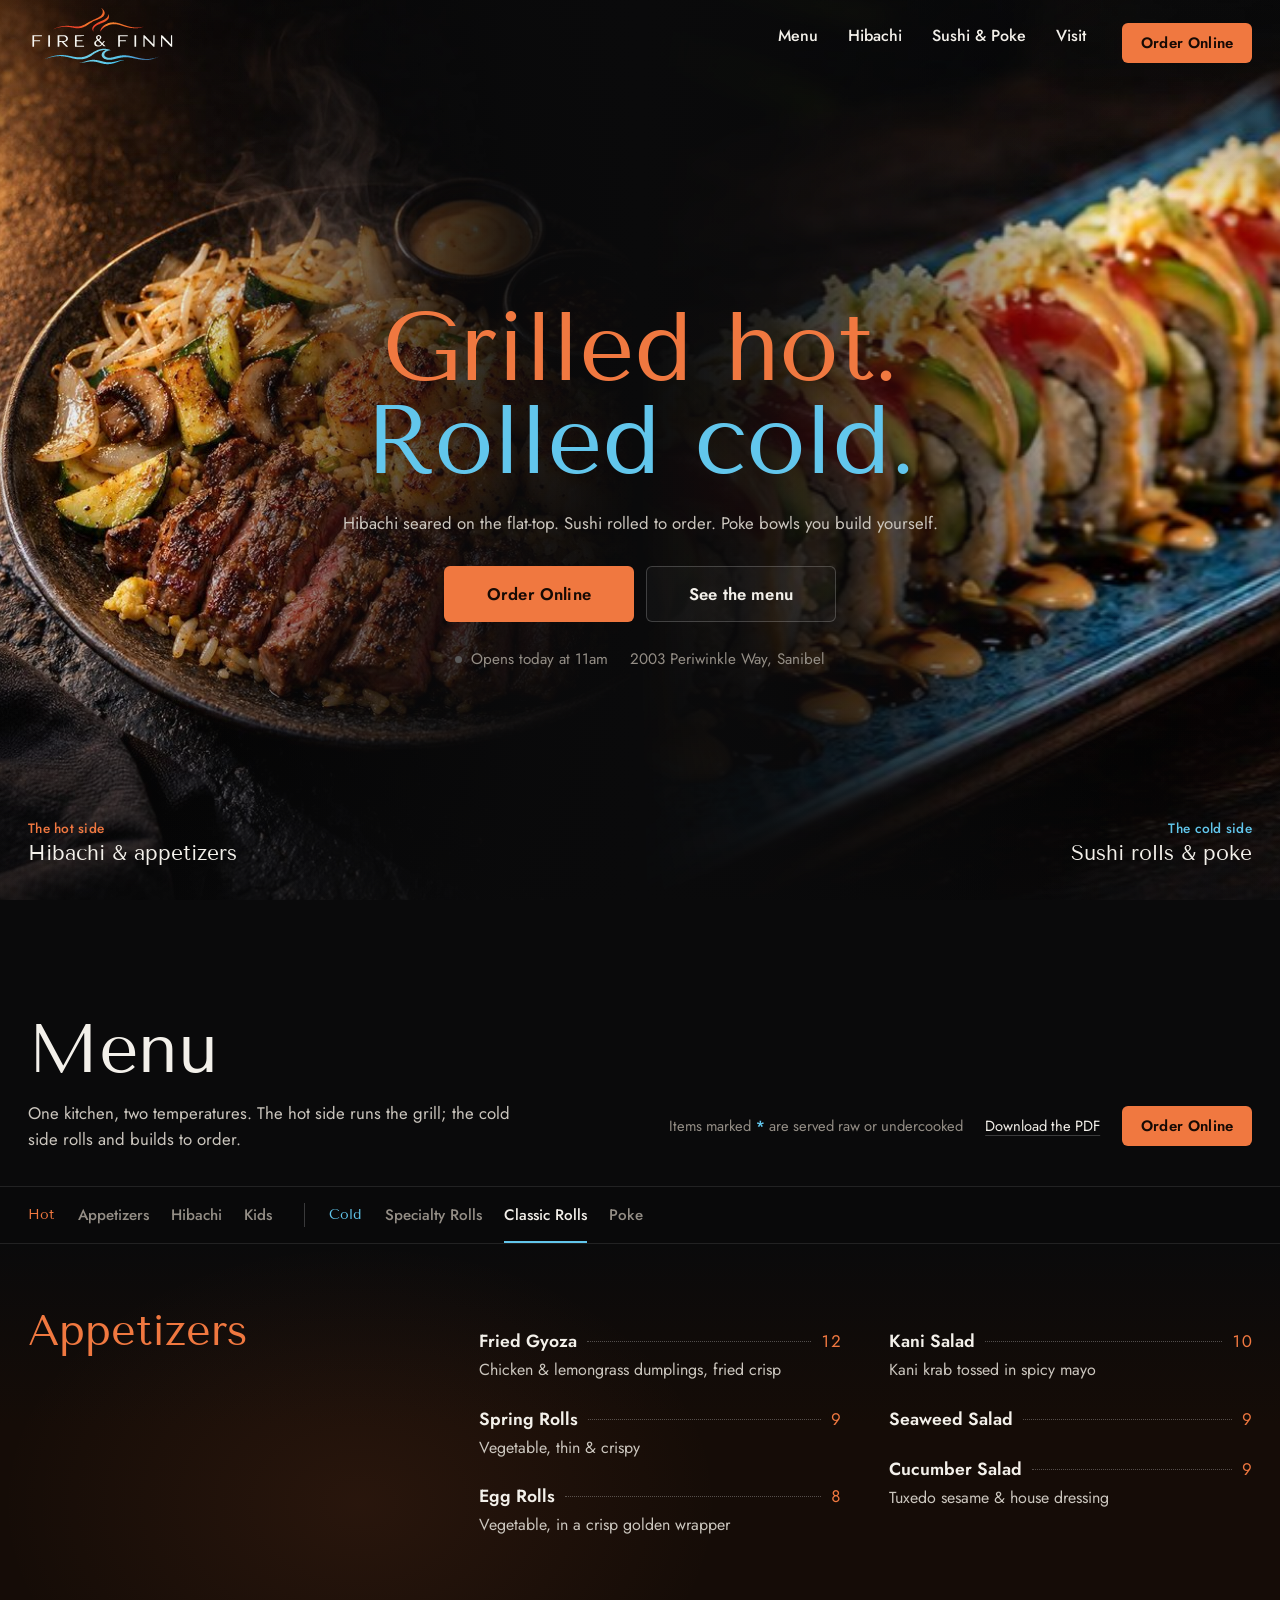
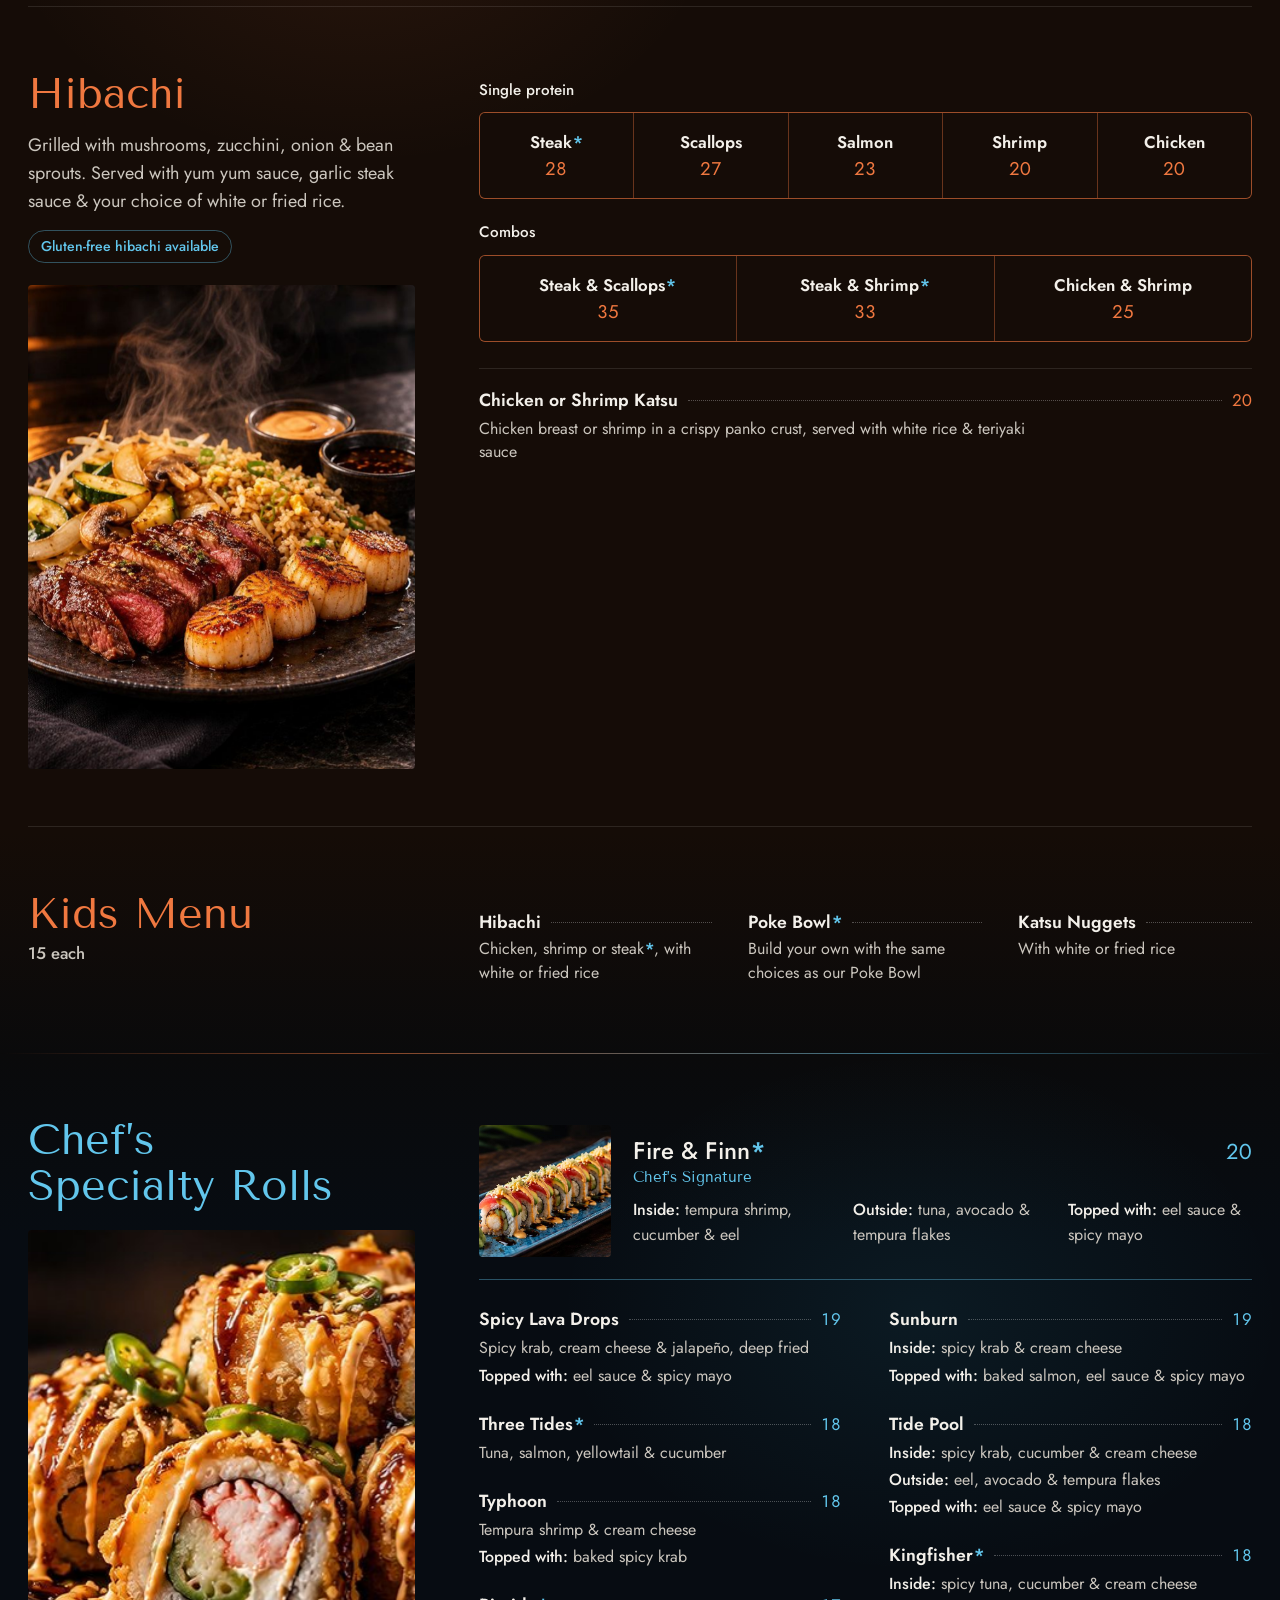
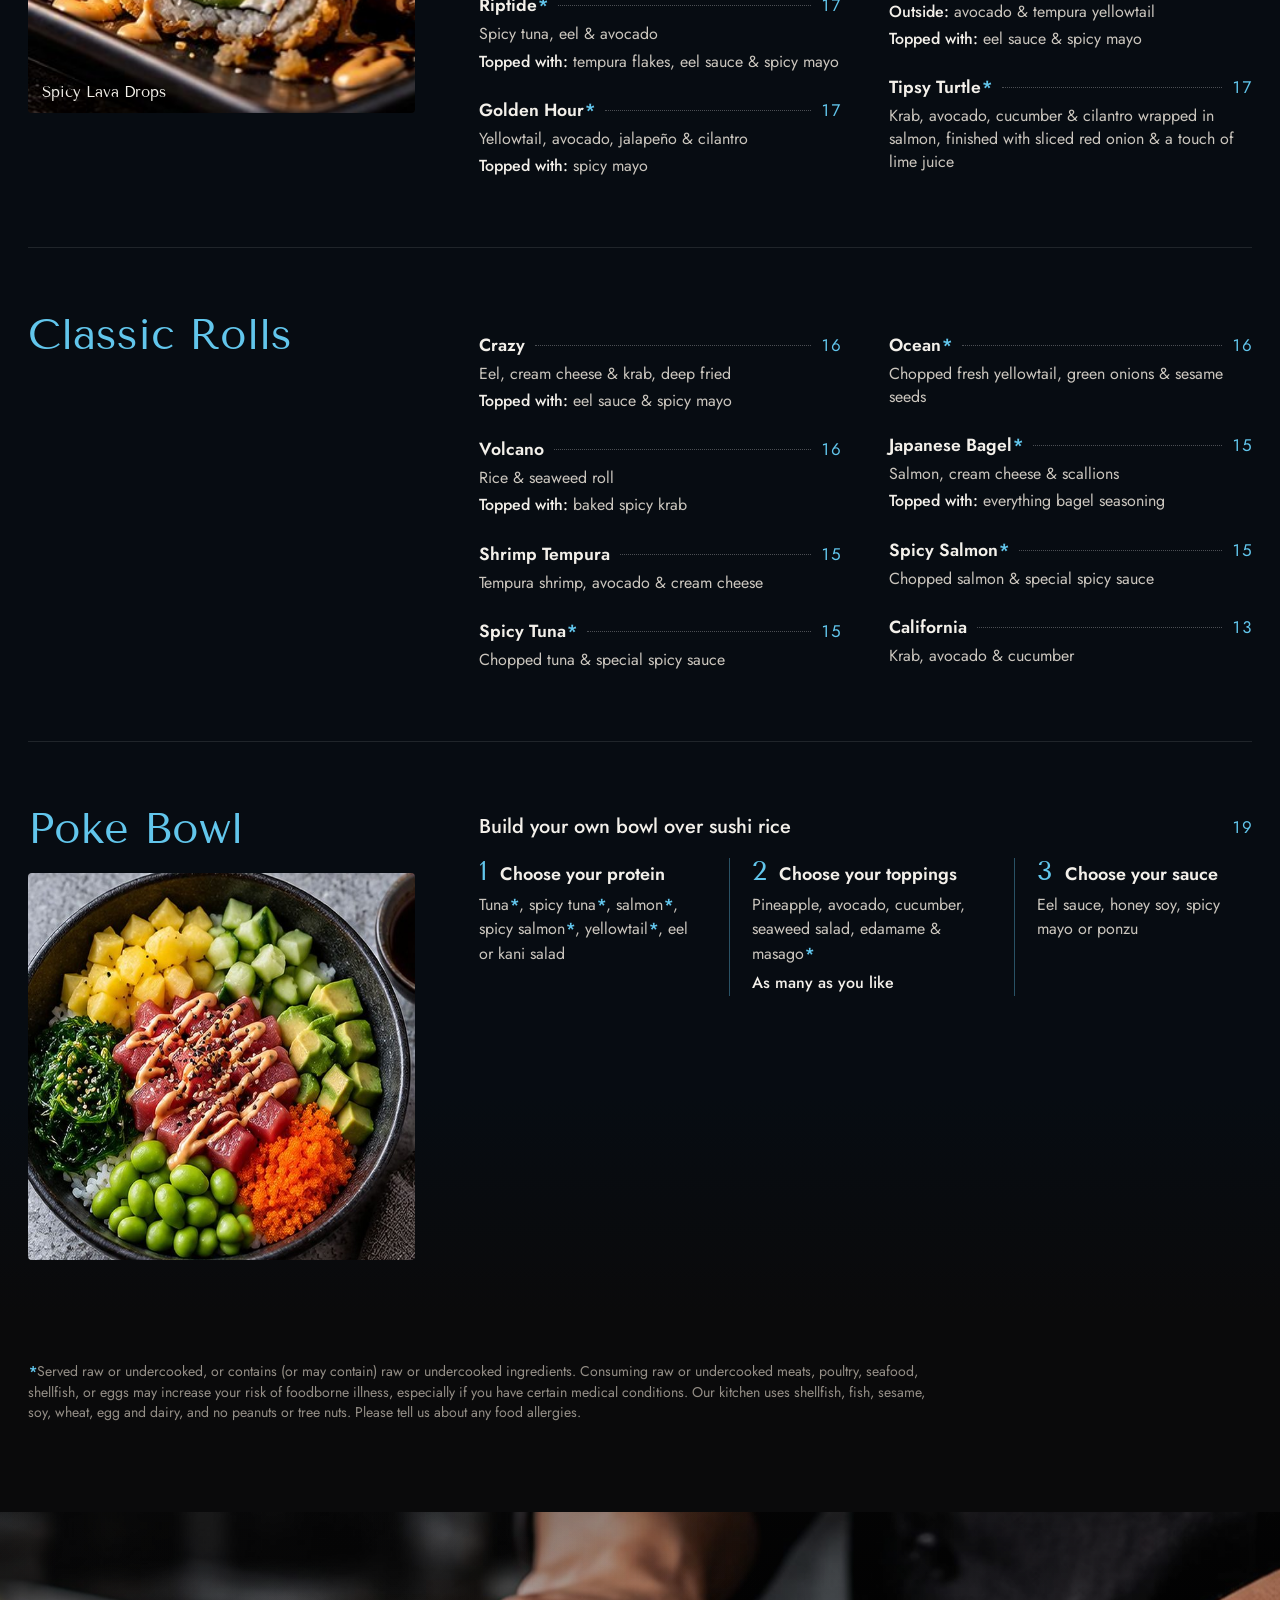
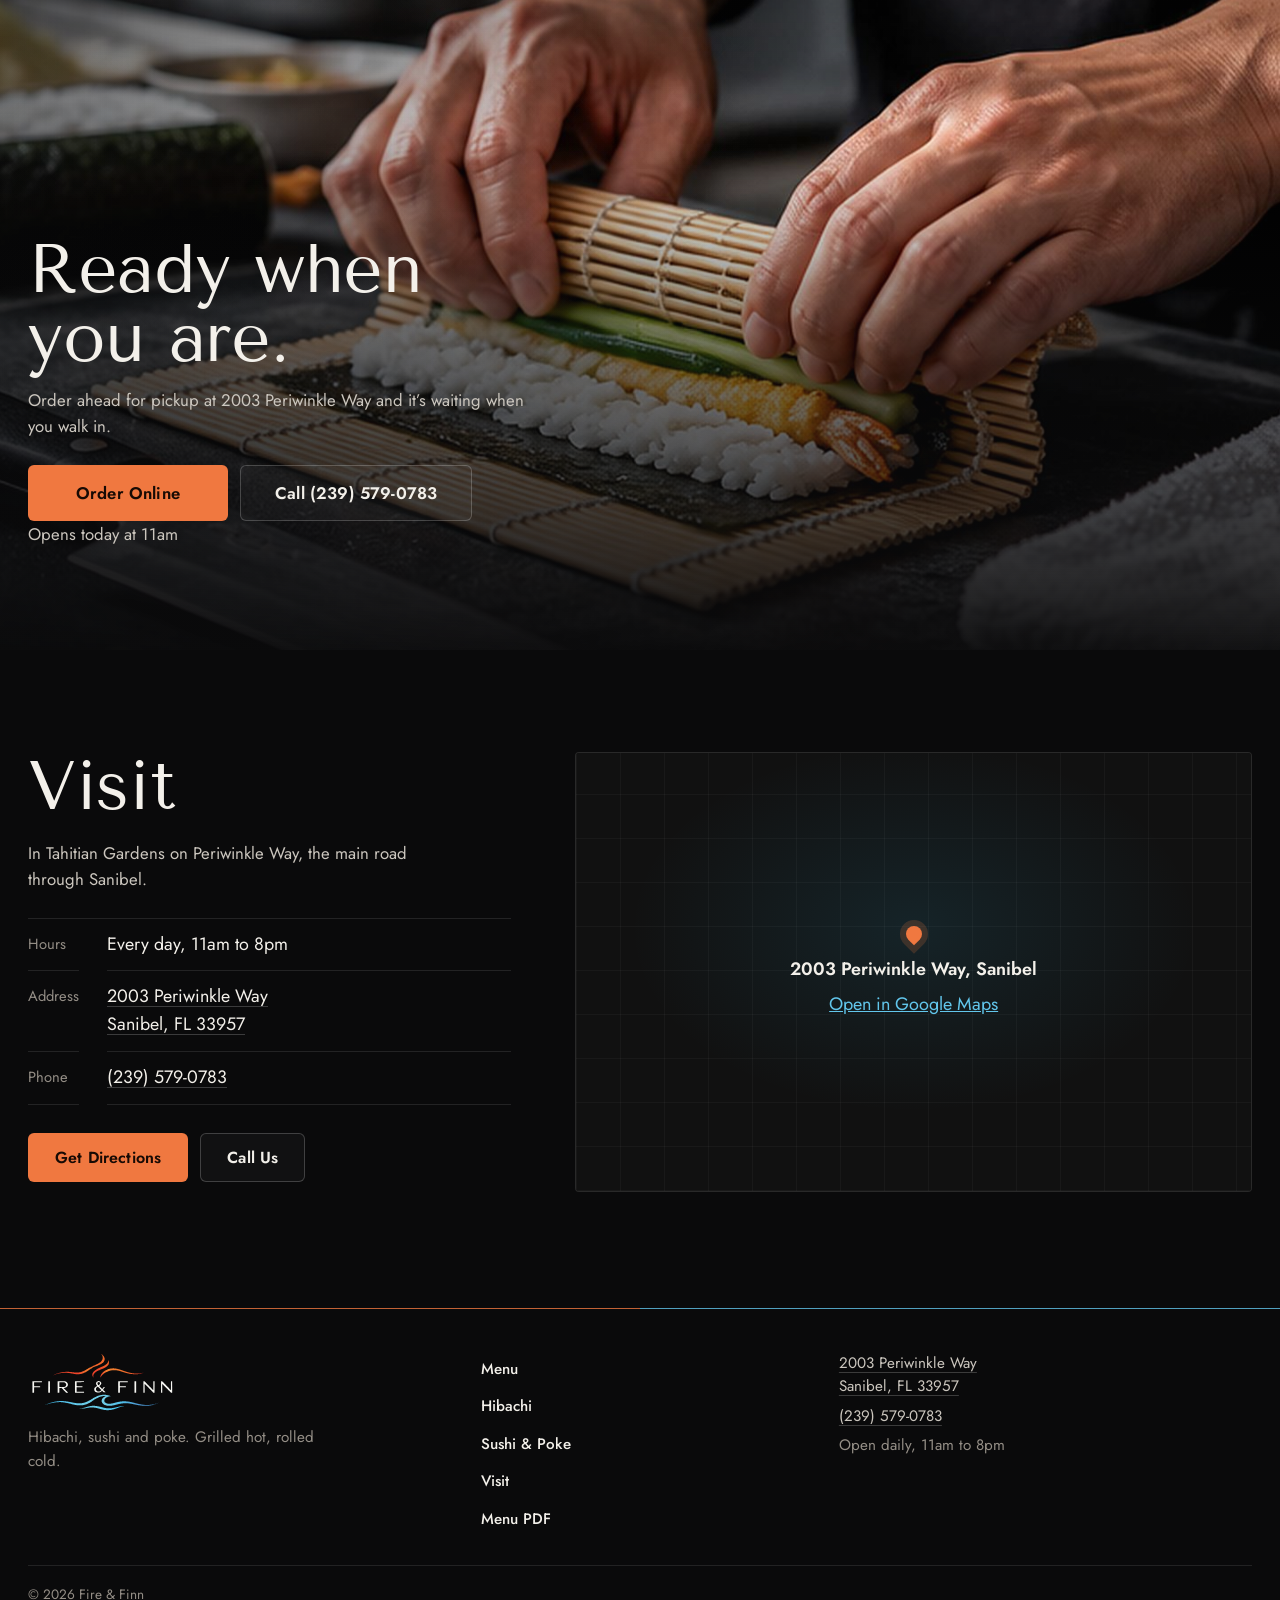
==== index.html @ de070fe8 "Cache-bust v9 after the second creative pass Co-Authored-By: Claude Fable 5.1 <noreply@anthropic.com" ====
<!DOCTYPE html>
<html lang="en">
<head>
  <meta charset="UTF-8">
  <meta name="viewport" content="width=device-width, initial-scale=1">
  <title>Fire &amp; Finn — Hibachi, Sushi &amp; Poke on Sanibel Island</title>
  <meta name="description" content="Fast-casual hibachi, specialty rolls and build-your-own poke bowls at 2003 Periwinkle Way, Sanibel, FL. Open daily 11am to 8pm. Order online for pickup.">
  <meta name="theme-color" content="#0a0a0b">
  <link rel="canonical" href="https://fireandfinn.com/">

  <meta property="og:type" content="restaurant.restaurant">
  <meta property="og:site_name" content="Fire &amp; Finn">
  <meta property="og:title" content="Fire &amp; Finn — Hibachi · Sushi · Poke">
  <meta property="og:description" content="Grilled hot. Rolled cold. Hibachi, specialty rolls and build-your-own poke on Sanibel Island.">
  <meta property="og:url" content="https://fireandfinn.com/">
  <meta property="og:image" content="https://fireandfinn.com/assets/og.jpg">
  <meta property="og:image:width" content="1200">
  <meta property="og:image:height" content="630">
  <meta property="og:image:alt" content="Steak and scallops hibachi plate beside the Fire &amp; Finn logo">
  <meta name="twitter:card" content="summary_large_image">
  <meta name="twitter:image" content="https://fireandfinn.com/assets/og.jpg">

  <link rel="icon" type="image/png" sizes="32x32" href="assets/favicon-32.png">
  <link rel="icon" type="image/png" sizes="128x128" href="assets/favicon.png">
  <link rel="apple-touch-icon" href="assets/apple-touch-icon.png">

  <link rel="preload" href="assets/fonts/TenorSans-Regular.woff2" as="font" type="font/woff2" crossorigin>
  <link rel="preload" href="assets/fonts/Jost-400.woff2" as="font" type="font/woff2" crossorigin>
  <link rel="preload" href="assets/fonts/Jost-600.woff2" as="font" type="font/woff2" crossorigin>
  <link rel="preload" as="image" href="assets/food/hero-hibachi.jpg" imagesrcset="assets/food/hero-hibachi-640.jpg 640w, assets/food/hero-hibachi.jpg 1024w" imagesizes="(min-width: 900px) 50vw, 100vw" fetchpriority="high">
  <link rel="preload" as="image" href="assets/food/fire-and-finn-roll.jpg" imagesrcset="assets/food/fire-and-finn-roll-640.jpg 640w, assets/food/fire-and-finn-roll-1024.jpg 1024w, assets/food/fire-and-finn-roll.jpg 1536w" imagesizes="(min-width: 900px) 50vw, 100vw" fetchpriority="high">
  <link rel="stylesheet" href="styles.css?v=9">
  <script>document.documentElement.classList.add("js");</script>

  <script type="application/ld+json">
  {
    "@context": "https://schema.org",
    "@type": "Restaurant",
    "name": "Fire & Finn",
    "alternateName": "Fire & Finn Hibachi · Sushi · Poke",
    "url": "https://fireandfinn.com/",
    "image": "https://fireandfinn.com/assets/og.jpg",
    "logo": "https://fireandfinn.com/assets/logo.png",
    "telephone": "+1-239-579-0783",
    "servesCuisine": ["Japanese", "Hibachi", "Sushi", "Poke"],
    "priceRange": "$$",
    "address": {
      "@type": "PostalAddress",
      "streetAddress": "2003 Periwinkle Way",
      "addressLocality": "Sanibel",
      "addressRegion": "FL",
      "postalCode": "33957",
      "addressCountry": "US"
    },
    "openingHoursSpecification": [
      { "@type": "OpeningHoursSpecification",
        "dayOfWeek": ["Monday", "Tuesday", "Wednesday", "Thursday", "Friday", "Saturday", "Sunday"],
        "opens": "11:00", "closes": "20:00" }
    ],
    "hasMenu": "https://fireandfinn.com/#menu",
    "menu": "https://fireandfinn.com/menu.pdf"
  }
  </script>
</head>
<body>
<a class="skip" href="#menu">Skip to the menu</a>

<header class="top" id="site-header">
  <div class="wrap">
    <a class="brand" href="#top" aria-label="Fire &amp; Finn, home">
      <img src="assets/logo-compact.svg" alt="Fire &amp; Finn" width="1495" height="606">
    </a>
    <button class="nav-toggle" type="button" aria-expanded="false" aria-controls="site-nav" aria-label="Open the menu">
      <span></span><span></span><span></span>
    </button>
    <nav class="nav" id="site-nav" aria-label="Site">
      <a href="#menu">Menu</a>
      <a href="#hibachi">Hibachi</a>
      <a href="#rolls">Sushi &amp; Poke</a>
      <a href="#visit">Visit</a>
      <a class="btn btn-fire small" data-order data-live="Order Online" data-call="Call to Order" href="tel:+12395790783">Call to Order</a>
    </nav>
  </div>
</header>

<main id="top">

  <!-- ===== Hero: the hot side and the cold side, the words in the seam between them ===== -->
  <section class="hero" aria-labelledby="hero-title">
    <a class="half hot" href="#hibachi" aria-label="Hibachi and appetizers, the hot side of the menu">
      <img src="assets/food/hero-hibachi.jpg" srcset="assets/food/hero-hibachi-640.jpg 640w, assets/food/hero-hibachi.jpg 1024w" sizes="(min-width: 900px) 50vw, 100vw" alt="Steak and scallops hibachi over fried rice with mushrooms, zucchini, onion and bean sprouts, yum yum sauce and garlic steak sauce on the side" width="1024" height="1536" fetchpriority="high" decoding="async">
      <span class="embers" aria-hidden="true"></span>
      <span class="half-label"><span class="half-k">The hot side</span><span class="half-t">Hibachi &amp; appetizers</span></span>
    </a>
    <a class="half cold" href="#rolls" aria-label="Sushi rolls and poke, the cold side of the menu">
      <img src="assets/food/fire-and-finn-roll.jpg" srcset="assets/food/fire-and-finn-roll-640.jpg 640w, assets/food/fire-and-finn-roll-1024.jpg 1024w, assets/food/fire-and-finn-roll.jpg 1536w" sizes="(min-width: 900px) 50vw, 100vw" alt="The Fire &amp; Finn roll: tempura shrimp, cucumber and eel inside, tuna, avocado and tempura flakes on top, eel sauce and spicy mayo" width="1536" height="1024" fetchpriority="high" decoding="async">
      <span class="half-label"><span class="half-k">The cold side</span><span class="half-t">Sushi rolls &amp; poke</span></span>
    </a>
    <div class="hero-copy">
      <h1 id="hero-title"><span class="hot">Grilled hot.</span> <span class="cold">Rolled cold.</span></h1>
      <p class="lead">Hibachi seared on the flat-top. Sushi rolled to order. Poke bowls you build yourself.</p>
      <div class="cta">
        <a class="btn btn-fire lg" data-order data-live="Order Online" data-call="Call to Order" href="tel:+12395790783">Call to Order</a>
        <a class="btn btn-ghost lg" href="#menu">See the menu</a>
      </div>
      <p class="status" id="status">
        <span><span class="dot"></span><span id="status-text">Open daily 11am–8pm</span></span>
        <span>2003 Periwinkle Way, Sanibel</span>
      </p>
    </div>
  </section>

  <!-- ===== Menu ===== -->
  <section class="menu" id="menu" aria-labelledby="menu-title">
    <div class="wrap menu-head">
      <div>
        <h2 id="menu-title">Menu</h2>
        <p class="menu-intro">One kitchen, two temperatures. The hot side runs the grill; the cold side rolls and builds to order.</p>
      </div>
      <div class="menu-tools">
        <span class="legend">Items marked <span class="raw">*</span> are served raw or undercooked</span>
        <a class="menu-pdf" href="menu.pdf">Download the PDF</a>
        <a class="btn btn-fire small" data-order data-live="Order Online" data-call="Call to Order" href="tel:+12395790783">Call to Order</a>
      </div>
    </div>

    <nav class="menu-nav" aria-label="Menu categories">
      <div class="wrap">
        <span class="temp hot" aria-hidden="true">Hot</span>
        <a href="#appetizers">Appetizers</a>
        <a href="#hibachi">Hibachi</a>
        <a href="#kids">Kids</a>
        <span class="temp cold" aria-hidden="true">Cold</span>
        <a href="#rolls">Specialty Rolls</a>
        <a href="#classic">Classic Rolls</a>
        <a href="#poke">Poke</a>
        <i class="ind" aria-hidden="true"></i>
      </div>
    </nav>

    <div class="temps hot">
      <div class="wrap">
      <div class="group hot" id="appetizers">
        <div class="g-side">
        <h3>Appetizers</h3>
        </div>
        <div class="g-main">
          <div class="cols">
          <div>
            <div class="dish"><div class="dish-head"><span class="name">Fried Gyoza</span><span class="price">12</span></div>
              <p class="desc">Chicken &amp; lemongrass dumplings, fried crisp</p></div>
            <div class="dish"><div class="dish-head"><span class="name">Spring Rolls</span><span class="price">9</span></div>
              <p class="desc">Vegetable, thin &amp; crispy</p></div>
            <div class="dish"><div class="dish-head"><span class="name">Egg Rolls</span><span class="price">8</span></div>
              <p class="desc">Vegetable, in a crisp golden wrapper</p></div>
          </div>
          <div>
            <div class="dish"><div class="dish-head"><span class="name">Kani Salad</span><span class="price">10</span></div>
              <p class="desc">Kani krab tossed in spicy mayo</p></div>
            <div class="dish"><div class="dish-head"><span class="name">Seaweed Salad</span><span class="price">9</span></div></div>
            <div class="dish"><div class="dish-head"><span class="name">Cucumber Salad</span><span class="price">9</span></div>
              <p class="desc">Tuxedo sesame &amp; house dressing</p></div>
          </div>
        </div>
        </div>
      </div>

      <div class="group hot" id="hibachi">
        <div class="g-side">
        <h3>Hibachi</h3>
        <p class="lede">Grilled with mushrooms, zucchini, onion &amp; bean sprouts. Served with yum yum sauce, garlic steak sauce &amp; your choice of white or fried rice.</p>
        <p class="pill">Gluten-free hibachi available</p>
          <figure class="g-photo"><img data-parallax="14" src="assets/food/hibachi-plate.jpg" srcset="assets/food/hibachi-plate-640.jpg 640w, assets/food/hibachi-plate.jpg 1024w" sizes="(min-width: 1000px) 30vw, (min-width: 760px) 90vw, 100vw" alt="Steak and scallops hibachi with grilled vegetables and fried rice, steam rising, the grill glowing behind" width="1024" height="1536" loading="lazy" decoding="async"></figure>
        </div>
        <div class="g-main">
          <p class="rowlabel">Single protein</p>
        <ul class="proteins">
          <li><span class="n">Steak<span class="raw">*</span></span><span class="p">28</span></li>
          <li><span class="n">Scallops</span><span class="p">27</span></li>
          <li><span class="n">Salmon</span><span class="p">23</span></li>
          <li><span class="n">Shrimp</span><span class="p">20</span></li>
          <li><span class="n">Chicken</span><span class="p">20</span></li>
        </ul>
        <p class="rowlabel">Combos</p>
        <ul class="proteins combos">
          <li><span class="n">Steak &amp; Scallops<span class="raw">*</span></span><span class="p">35</span></li>
          <li><span class="n">Steak &amp; Shrimp<span class="raw">*</span></span><span class="p">33</span></li>
          <li><span class="n">Chicken &amp; Shrimp</span><span class="p">25</span></li>
        </ul>
        <div class="dish katsu">
          <div class="dish-head"><span class="name">Chicken or Shrimp Katsu</span><span class="price">20</span></div>
          <p class="desc">Chicken breast or shrimp in a crispy panko crust, served with white rice &amp; teriyaki sauce</p>
        </div>
        </div>
      </div>

      <div class="group hot" id="kids">
        <div class="g-side">
        <h3>Kids Menu<span class="aside">15 each</span></h3>
        </div>
        <div class="g-main">
          <div class="cols three">
          <div class="dish"><div class="dish-head"><span class="name">Hibachi</span></div><p class="desc">Chicken, shrimp or steak<span class="raw">*</span>, with white or fried rice</p></div>
          <div class="dish"><div class="dish-head"><span class="name">Poke Bowl<span class="raw">*</span></span></div><p class="desc">Build your own with the same choices as our Poke Bowl</p></div>
          <div class="dish"><div class="dish-head"><span class="name">Katsu Nuggets</span></div><p class="desc">With white or fried rice</p></div>
        </div>
        </div>
      </div>
      </div>
    </div>

    <div class="temps cold">
      <div class="wrap">
      <div class="group cold" id="rolls">
        <div class="g-side">
        <h3>Chef’s Specialty Rolls</h3>
          <figure class="g-photo"><img data-parallax="14" src="assets/food/spicy-lava-drops.jpg" srcset="assets/food/spicy-lava-drops-640.jpg 640w, assets/food/spicy-lava-drops-1024.jpg 1024w, assets/food/spicy-lava-drops.jpg 1536w" sizes="(min-width: 1000px) 30vw, (min-width: 760px) 90vw, 100vw" alt="Spicy Lava Drops: deep-fried rolls of spicy krab, cream cheese and jalapeño, drizzled with eel sauce and spicy mayo" width="1536" height="1024" loading="lazy" decoding="async"><figcaption>Spicy Lava Drops</figcaption></figure>
        </div>
        <div class="g-main">
          <article class="feature">
          <img class="feature-photo" src="assets/food/fire-and-finn-roll-640.jpg" srcset="assets/food/fire-and-finn-roll-640.jpg 640w, assets/food/fire-and-finn-roll-1024.jpg 1024w" sizes="(min-width: 560px) 132px, 100vw" alt="" width="1536" height="1024" loading="lazy" decoding="async">
          <div class="feature-body">
          <div class="dish-head">
            <span class="name">Fire &amp; Finn<span class="raw">*</span><span class="kicker">Chef’s Signature</span></span>
            <span class="price">20</span>
          </div>
          <div class="parts">
            <p><span class="lbl">Inside:</span> tempura shrimp, cucumber &amp; eel</p>
            <p><span class="lbl">Outside:</span> tuna, avocado &amp; tempura flakes</p>
            <p><span class="lbl">Topped with:</span> eel sauce &amp; spicy mayo</p>
          </div>
          </div>
        </article>
        <div class="cols">
          <div>
            <div class="dish"><div class="dish-head"><span class="name">Spicy Lava Drops</span><span class="price">19</span></div>
              <p class="desc">Spicy krab, cream cheese &amp; jalapeño, deep fried</p>
              <p class="desc"><span class="lbl">Topped with:</span> eel sauce &amp; spicy mayo</p></div>
            <div class="dish"><div class="dish-head"><span class="name">Three Tides<span class="raw">*</span></span><span class="price">18</span></div>
              <p class="desc">Tuna, salmon, yellowtail &amp; cucumber</p></div>
            <div class="dish"><div class="dish-head"><span class="name">Typhoon</span><span class="price">18</span></div>
              <p class="desc">Tempura shrimp &amp; cream cheese</p>
              <p class="desc"><span class="lbl">Topped with:</span> baked spicy krab</p></div>
            <div class="dish"><div class="dish-head"><span class="name">Riptide<span class="raw">*</span></span><span class="price">17</span></div>
              <p class="desc">Spicy tuna, eel &amp; avocado</p>
              <p class="desc"><span class="lbl">Topped with:</span> tempura flakes, eel sauce &amp; spicy mayo</p></div>
            <div class="dish"><div class="dish-head"><span class="name">Golden Hour<span class="raw">*</span></span><span class="price">17</span></div>
              <p class="desc">Yellowtail, avocado, jalapeño &amp; cilantro</p>
              <p class="desc"><span class="lbl">Topped with:</span> spicy mayo</p></div>
          </div>
          <div>
            <div class="dish"><div class="dish-head"><span class="name">Sunburn</span><span class="price">19</span></div>
              <p class="desc"><span class="lbl">Inside:</span> spicy krab &amp; cream cheese</p>
              <p class="desc"><span class="lbl">Topped with:</span> baked salmon, eel sauce &amp; spicy mayo</p></div>
            <div class="dish"><div class="dish-head"><span class="name">Tide Pool</span><span class="price">18</span></div>
              <p class="desc"><span class="lbl">Inside:</span> spicy krab, cucumber &amp; cream cheese</p>
              <p class="desc"><span class="lbl">Outside:</span> eel, avocado &amp; tempura flakes</p>
              <p class="desc"><span class="lbl">Topped with:</span> eel sauce &amp; spicy mayo</p></div>
            <div class="dish"><div class="dish-head"><span class="name">Kingfisher<span class="raw">*</span></span><span class="price">18</span></div>
              <p class="desc"><span class="lbl">Inside:</span> spicy tuna, cucumber &amp; cream cheese</p>
              <p class="desc"><span class="lbl">Outside:</span> avocado &amp; tempura yellowtail</p>
              <p class="desc"><span class="lbl">Topped with:</span> eel sauce &amp; spicy mayo</p></div>
            <div class="dish"><div class="dish-head"><span class="name">Tipsy Turtle<span class="raw">*</span></span><span class="price">17</span></div>
              <p class="desc">Krab, avocado, cucumber &amp; cilantro wrapped in salmon, finished with sliced red onion &amp; a touch of lime juice</p></div>
          </div>
        </div>
        </div>
      </div>

      <div class="group cold" id="classic">
        <div class="g-side">
        <h3>Classic Rolls</h3>
        </div>
        <div class="g-main">
          <div class="cols">
          <div>
            <div class="dish"><div class="dish-head"><span class="name">Crazy</span><span class="price">16</span></div>
              <p class="desc">Eel, cream cheese &amp; krab, deep fried</p>
              <p class="desc"><span class="lbl">Topped with:</span> eel sauce &amp; spicy mayo</p></div>
            <div class="dish"><div class="dish-head"><span class="name">Volcano</span><span class="price">16</span></div>
              <p class="desc">Rice &amp; seaweed roll</p>
              <p class="desc"><span class="lbl">Topped with:</span> baked spicy krab</p></div>
            <div class="dish"><div class="dish-head"><span class="name">Shrimp Tempura</span><span class="price">15</span></div>
              <p class="desc">Tempura shrimp, avocado &amp; cream cheese</p></div>
            <div class="dish"><div class="dish-head"><span class="name">Spicy Tuna<span class="raw">*</span></span><span class="price">15</span></div>
              <p class="desc">Chopped tuna &amp; special spicy sauce</p></div>
          </div>
          <div>
            <div class="dish"><div class="dish-head"><span class="name">Ocean<span class="raw">*</span></span><span class="price">16</span></div>
              <p class="desc">Chopped fresh yellowtail, green onions &amp; sesame seeds</p></div>
            <div class="dish"><div class="dish-head"><span class="name">Japanese Bagel<span class="raw">*</span></span><span class="price">15</span></div>
              <p class="desc">Salmon, cream cheese &amp; scallions</p>
              <p class="desc"><span class="lbl">Topped with:</span> everything bagel seasoning</p></div>
            <div class="dish"><div class="dish-head"><span class="name">Spicy Salmon<span class="raw">*</span></span><span class="price">15</span></div>
              <p class="desc">Chopped salmon &amp; special spicy sauce</p></div>
            <div class="dish"><div class="dish-head"><span class="name">California</span><span class="price">13</span></div>
              <p class="desc">Krab, avocado &amp; cucumber</p></div>
          </div>
        </div>
        </div>
      </div>

      <div class="group cold" id="poke">
        <div class="g-side">
        <h3>Poke Bowl</h3>
          <figure class="g-photo square"><img data-parallax="14" src="assets/food/poke-bowl.jpg" srcset="assets/food/poke-bowl-640.jpg 640w, assets/food/poke-bowl.jpg 1024w" sizes="(min-width: 1000px) 30vw, (min-width: 760px) 90vw, 100vw" alt="Poke bowl over sushi rice with tuna, pineapple, cucumber, avocado, seaweed salad, edamame and masago" width="1024" height="1024" loading="lazy" decoding="async"></figure>
        </div>
        <div class="g-main">
          <div class="poke-head"><span class="name">Build your own bowl over sushi rice</span><span class="price">19</span></div>
        <div class="steps">
          <div class="step">
            <div class="step-head"><span class="num">1</span><span class="t">Choose your protein</span></div>
            <p>Tuna<span class="raw">*</span>, spicy tuna<span class="raw">*</span>, salmon<span class="raw">*</span>, spicy salmon<span class="raw">*</span>, yellowtail<span class="raw">*</span>, eel or kani salad</p>
          </div>
          <div class="step">
            <div class="step-head"><span class="num">2</span><span class="t">Choose your toppings</span></div>
            <p>Pineapple, avocado, cucumber, seaweed salad, edamame &amp; masago<span class="raw">*</span></p>
            <p class="sub">As many as you like</p>
          </div>
          <div class="step">
            <div class="step-head"><span class="num">3</span><span class="t">Choose your sauce</span></div>
            <p>Eel sauce, honey soy, spicy mayo or ponzu</p>
          </div>
        </div>
        </div>
      </div>
      </div>
    </div>

    <div class="wrap">
      <p class="advisory"><span class="raw">*</span>Served raw or undercooked, or contains (or may contain) raw or undercooked ingredients. Consuming raw or undercooked meats, poultry, seafood, shellfish, or eggs may increase your risk of foodborne illness, especially if you have certain medical conditions. Our kitchen uses shellfish, fish, sesame, soy, wheat, egg and dairy, and no peanuts or tree nuts. Please tell us about any food allergies.</p>
    </div>
  </section>

  <!-- ===== Order ===== -->
  <section class="order" id="order" aria-labelledby="order-title">
    <img class="band-photo" data-parallax="24" src="assets/food/sushi-craft.jpg" srcset="assets/food/sushi-craft-640.jpg 640w, assets/food/sushi-craft-1024.jpg 1024w, assets/food/sushi-craft.jpg 1536w" sizes="100vw" alt="" width="1536" height="1024" loading="lazy" decoding="async" aria-hidden="true">
    <div class="wrap order-copy">
      <h2 id="order-title">Ready when you are.</h2>
      <p>Order ahead for pickup at 2003 Periwinkle Way and it’s waiting when you walk in.</p>
      <div class="cta left">
        <a class="btn btn-fire lg" data-order data-live="Order Online" data-call="Call to Order" href="tel:+12395790783">Call to Order</a>
        <a class="btn btn-ghost lg" href="tel:+12395790783">Call (239) 579-0783</a>
      </div>
      <p class="order-meta"><span data-status-text>Open daily, 11am to 8pm</span></p>
    </div>
  </section>

  <!-- ===== Visit ===== -->
  <section class="visit" id="visit" aria-labelledby="visit-title">
    <div class="wrap visit-grid">
      <div class="visit-copy">
        <h2 id="visit-title">Visit</h2>
        <p class="visit-lead">In Tahitian Gardens on Periwinkle Way, the main road through Sanibel.</p>
        <dl>
          <dt>Hours</dt><dd>Every day, 11am to 8pm</dd>
          <dt>Address</dt><dd><a href="https://www.google.com/maps/dir/?api=1&amp;destination=2003+Periwinkle+Way,+Sanibel,+FL+33957" target="_blank" rel="noopener">2003 Periwinkle Way<br>Sanibel, FL 33957</a></dd>
          <dt>Phone</dt><dd><a href="tel:+12395790783">(239) 579-0783</a></dd>
        </dl>
        <div class="cta left">
          <a class="btn btn-fire" href="https://www.google.com/maps/dir/?api=1&amp;destination=2003+Periwinkle+Way,+Sanibel,+FL+33957" target="_blank" rel="noopener">Get Directions</a>
          <a class="btn btn-ghost" href="tel:+12395790783">Call Us</a>
        </div>
      </div>
      <div class="map">
        <div class="map-fallback"><span class="pin" aria-hidden="true"></span><strong>2003 Periwinkle Way, Sanibel</strong><a href="https://www.google.com/maps/dir/?api=1&amp;destination=2003+Periwinkle+Way,+Sanibel,+FL+33957" target="_blank" rel="noopener">Open in Google Maps</a></div>
        <iframe title="Map to Fire &amp; Finn at 2003 Periwinkle Way, Sanibel" src="https://www.google.com/maps?q=2003+Periwinkle+Way,+Sanibel,+FL+33957&amp;output=embed" loading="lazy" referrerpolicy="no-referrer-when-downgrade" allowfullscreen></iframe>
      </div>
    </div>
  </section>
</main>

<footer>
  <div class="wrap foot">
    <div class="foot-brand">
      <img src="assets/logo-compact.svg" alt="Fire &amp; Finn" width="1495" height="606" loading="lazy" decoding="async">
      <p>Hibachi, sushi and poke. Grilled hot, rolled cold.</p>
    </div>
    <nav class="foot-links" aria-label="Footer">
      <a href="#menu">Menu</a>
      <a href="#hibachi">Hibachi</a>
      <a href="#rolls">Sushi &amp; Poke</a>
      <a href="#visit">Visit</a>
      <a href="menu.pdf">Menu PDF</a>
    </nav>
    <div class="foot-info">
      <p><a href="https://www.google.com/maps/dir/?api=1&amp;destination=2003+Periwinkle+Way,+Sanibel,+FL+33957" target="_blank" rel="noopener">2003 Periwinkle Way<br>Sanibel, FL 33957</a></p>
      <p><a href="tel:+12395790783">(239) 579-0783</a></p>
      <p>Open daily, 11am to 8pm</p>
      <nav class="social" id="social" aria-label="Social media"></nav>
    </div>
    <p class="foot-copy">© 2026 Fire &amp; Finn</p>
  </div>
</footer>

<nav class="bar" aria-label="Quick actions">
  <a class="btn btn-fire" data-order data-live="Order" data-call="Call" href="tel:+12395790783">Call</a>
  <a class="btn btn-ghost" href="#menu">Menu</a>
  <a class="btn btn-ghost" href="https://www.google.com/maps/dir/?api=1&amp;destination=2003+Periwinkle+Way,+Sanibel,+FL+33957" target="_blank" rel="noopener">Directions</a>
</nav>

<script src="app.js?v=9"></script>
</body>
</html>
---- styles.css ----
/* Fire & Finn — site styles
   One idea runs the page: the hot side and the cold side, with the words in the seam between them.
   Orange is the grill (hibachi), blue is the water (sushi & poke); the ground warms and cools with the menu.
   Tenor Sans is the brand face, Jost does the reading. Mobile first. */

@font-face { font-family: "Tenor Sans"; src: url("assets/fonts/TenorSans-Regular.woff2") format("woff2"), url("assets/fonts/TenorSans-Regular.ttf") format("truetype"); font-display: swap; }
@font-face { font-family: "Jost"; font-weight: 400; src: url("assets/fonts/Jost-400.woff2") format("woff2"), url("assets/fonts/Jost-400.ttf") format("truetype"); font-display: swap; }
@font-face { font-family: "Jost"; font-weight: 500; src: url("assets/fonts/Jost-500.woff2") format("woff2"), url("assets/fonts/Jost-500.ttf") format("truetype"); font-display: swap; }
@font-face { font-family: "Jost"; font-weight: 600; src: url("assets/fonts/Jost-600.woff2") format("woff2"), url("assets/fonts/Jost-600.ttf") format("truetype"); font-display: swap; }

:root {
  --bg: #0a0a0b;
  --bg-hot: #150c07;       /* the ground under the hot side of the menu */
  --bg-cold: #070c12;      /* and under the cold side */
  --ink: #f3f0ea;          /* names, headings */
  --muted: #cbc6be;        /* descriptions (12:1 on the ground) */
  --dim: #948e86;          /* notes, meta (6.5:1) */
  --fire: #f07840;
  --sea: #62c6ec;
  --water: #36a9cf;
  --line: rgba(255, 255, 255, .1);
  --line-strong: rgba(255, 255, 255, .2);
  --fire-line: rgba(240, 120, 64, .38);
  --sea-line: rgba(98, 198, 236, .38);
  --accent: var(--fire);
  --accent-line: var(--fire-line);
  --display: "Tenor Sans", "Trebuchet MS", sans-serif;
  --body: "Jost", system-ui, -apple-system, "Segoe UI", sans-serif;
  --max: 1280px;
  --gutter: 20px;
  --header: 64px;
  --nav-h: 56px;           /* the sticky menu-category row */
  --edge: max(var(--gutter), (100% - var(--max)) / 2);   /* viewport edge to the content column */
  --ease: cubic-bezier(.2, .7, .2, 1);
}
@media (min-width: 760px) { :root { --gutter: 28px; --header: 72px; } }

*, *::before, *::after { box-sizing: border-box; }
html { color-scheme: dark; scroll-behavior: smooth; -webkit-text-size-adjust: 100%; }
body {
  margin: 0; background: var(--bg); color: var(--muted);
  font: 400 17px/1.55 var(--body); -webkit-font-smoothing: antialiased; overflow-x: hidden;
}
@media (min-width: 760px) { body { font-size: 18px; } }
img { max-width: 100%; height: auto; display: block; }
a { color: inherit; }
p { margin: 0 0 1em; }
h1, h2, h3 { text-wrap: balance; }
:focus-visible { outline: 2px solid var(--sea); outline-offset: 3px; border-radius: 2px; }
.skip { position: absolute; left: -999px; top: 8px; z-index: 100; background: var(--ink); color: var(--bg); padding: 10px 14px; border-radius: 4px; }
.skip:focus { left: 8px; }
.wrap { width: min(var(--max), 100% - 2 * var(--gutter)); margin-inline: auto; }
.hot  { --accent: var(--fire); --accent-line: var(--fire-line); }
.cold { --accent: var(--sea);  --accent-line: var(--sea-line); }
.raw  { color: var(--sea); font-weight: 600; margin-left: 1px; }

/* ---------- Buttons ---------- */
.btn {
  display: inline-flex; align-items: center; justify-content: center; gap: 10px;
  min-height: 48px; padding: 12px 26px; border-radius: 6px; border: 1px solid transparent;
  font: 600 1rem var(--body); letter-spacing: .01em; text-decoration: none; cursor: pointer; white-space: nowrap;
  transition: background-color .2s var(--ease), border-color .2s var(--ease), color .2s var(--ease), box-shadow .2s var(--ease);
}
.btn:active { transform: translateY(1px); }
.btn-fire { background: var(--fire); color: #170a04; }
.btn-fire:hover { background: #ff9058; box-shadow: 0 10px 30px -12px rgba(240, 120, 64, .8); }
.btn-ghost { border-color: var(--line-strong); color: var(--ink); background: rgba(255, 255, 255, .03); }
.btn-ghost:hover { border-color: rgba(255, 255, 255, .5); background: rgba(255, 255, 255, .07); }
.btn.small { min-height: 40px; padding: 8px 18px; font-size: .94rem; }
.btn.lg { min-height: 56px; padding: 15px 34px; font-size: 1.05rem; }
.cta { display: flex; flex-wrap: wrap; gap: 12px; }
/* While the kitchen is open, the Order buttons carry a small green light */
.is-open .nav .btn::before, .is-open .bar .btn-fire::before { content: ""; width: 7px; height: 7px; border-radius: 50%; background: #2f9d5a; box-shadow: 0 0 0 2px rgba(23, 10, 4, .25); }

/* ---------- Header ---------- */
.top {
  position: fixed; left: 0; right: 0; top: 0; z-index: 50;
  background: rgba(10, 10, 11, .86); backdrop-filter: blur(14px); -webkit-backdrop-filter: blur(14px);
  border-bottom: 1px solid var(--line);
  transition: background-color .4s var(--ease), border-color .4s var(--ease);
}
/* Clear over the hero until the page moves; the open phone nav always gets its backing */
.js .top:not(.scrolled):not(.open) { background: transparent; border-bottom-color: transparent; backdrop-filter: none; -webkit-backdrop-filter: none; }
.top .wrap { display: flex; align-items: center; justify-content: space-between; gap: 16px; height: var(--header); }
.brand { display: block; }
.brand img { width: 126px; }
.nav-toggle {
  display: inline-flex; flex-direction: column; justify-content: center; gap: 5px;
  width: 46px; height: 46px; padding: 0 11px; margin-right: -8px;
  background: none; border: 0; cursor: pointer;
}
.nav-toggle span { display: block; height: 2px; width: 24px; background: var(--ink); border-radius: 2px; transition: transform .2s var(--ease), opacity .2s var(--ease); }
.top.open .nav-toggle span:nth-child(1) { transform: translateY(7px) rotate(45deg); }
.top.open .nav-toggle span:nth-child(2) { opacity: 0; }
.top.open .nav-toggle span:nth-child(3) { transform: translateY(-7px) rotate(-45deg); }
.nav {
  position: absolute; left: 0; right: 0; top: 100%;
  display: none; flex-direction: column; padding: 6px var(--gutter) 18px;
  background: rgba(10, 10, 11, .98); border-bottom: 1px solid var(--line);
}
.top.open .nav { display: flex; animation: nav-in .2s var(--ease); }
@keyframes nav-in { from { opacity: 0; transform: translateY(-6px); } to { opacity: 1; transform: none; } }
.nav a:not(.btn) { color: var(--ink); text-decoration: none; font-weight: 500; font-size: 1.08rem; padding: 14px 4px; border-bottom: 1px solid var(--line); }
.nav .btn { margin-top: 14px; }
@media (min-width: 900px) {
  .brand img { width: 150px; }
  .nav-toggle { display: none; }
  .nav, .top.open .nav { position: static; display: flex; flex-direction: row; align-items: center; gap: 30px; padding: 0; background: none; border: 0; animation: none; }
  .nav a:not(.btn) { padding: 6px 0; border: 0; font-size: 1rem; position: relative; }
  .nav a:not(.btn)::after { content: ""; position: absolute; left: 0; right: 0; bottom: 0; height: 1px; background: currentColor; transform: scaleX(0); transform-origin: left; transition: transform .25s var(--ease); }
  .nav a:not(.btn):hover::after { transform: scaleX(1); }
  .nav .btn { margin-left: 6px; }
}

/* ---------- Hero ----------
   Phones: the hot picture above, the cold picture below, the words in the dark seam between them (the logo's own order:
   flames over the name, waves under it). Wide screens: the two sides stand left and right and the seam runs down the middle. */
.hero { position: relative; display: grid; grid-template-rows: auto auto auto; background: var(--bg); }
.half { position: relative; display: block; overflow: hidden; height: 34svh; min-height: 240px; max-height: 400px; color: var(--ink); text-decoration: none; background: #0f0d0c; }
.half img { width: 100%; height: 100%; object-fit: cover; display: block; transform: scale(1.02); transition: transform 1.4s var(--ease), filter .7s var(--ease); }
.half.hot img { object-position: 50% 60%; }
.half.cold img { object-position: 62% 50%; }
.half:hover img { transform: scale(1.05); filter: brightness(1.1) saturate(1.04); }
.half::after { content: ""; position: absolute; inset: 0; pointer-events: none; }
.hero h1 span { transition: opacity .5s var(--ease); }
.half.hot:hover ~ .hero-copy h1 .cold, .half.cold:hover ~ .hero-copy h1 .hot { opacity: .55; }
.half.hot::after  { background: linear-gradient(180deg, rgba(10, 10, 11, .55) 0, rgba(10, 10, 11, 0) 34%, rgba(10, 10, 11, 0) 50%, rgba(10, 10, 11, .9) 88%, var(--bg) 100%); }
.half.cold::after { background: linear-gradient(0deg, rgba(10, 10, 11, .8) 0, rgba(10, 10, 11, .1) 38%, rgba(10, 10, 11, 0) 56%, rgba(10, 10, 11, .9) 92%, var(--bg) 100%); }
.hero-copy { order: 2; position: relative; z-index: 2; padding: 22px var(--gutter) 26px; }
.half.hot { order: 1; }
.half.cold { order: 3; }
.hero h1 { margin: 0 0 18px; color: var(--ink); font: 400 clamp(2.9rem, 12.6vw, 4.6rem)/.96 var(--display); letter-spacing: -.01em; }
.hero h1 span { display: block; }
.hero h1 .hot  { color: var(--fire); }
.hero h1 .cold { color: var(--sea); }
.hero .lead { max-width: 24em; margin: 0 0 24px; font-size: clamp(1.05rem, 1.3vw, 1.2rem); color: var(--muted); text-wrap: pretty; }
.hero .cta .btn { flex: 1 1 100%; }
.status { display: flex; flex-wrap: wrap; align-items: center; gap: 6px 22px; margin: 22px 0 0; font-size: .95rem; color: var(--dim); }
.status .dot { display: inline-block; width: 7px; height: 7px; border-radius: 50%; background: #5a5a5a; margin-right: 9px; vertical-align: 1px; }
.status.open .dot { background: #4cc273; box-shadow: 0 0 10px rgba(76, 194, 115, .6); }
.status.open #status-text { color: var(--ink); }
/* Each side names itself and links into its part of the menu */
.half-label { position: absolute; left: var(--gutter); right: var(--gutter); bottom: 18px; z-index: 1; display: grid; gap: 2px; }
.half.cold .half-label { bottom: 22px; }
.half-k { color: var(--accent); font: 500 .85rem/1.3 var(--body); letter-spacing: .02em; }
.half.hot .half-k { --accent: var(--fire); }
.half.cold .half-k { --accent: var(--sea); }
.half-t { color: var(--ink); font: 400 1.15rem/1.25 var(--display); text-decoration: underline; text-decoration-color: transparent; text-underline-offset: 5px; text-decoration-thickness: 1px; transition: text-decoration-color .25s var(--ease); }
.half:hover .half-t, .half:focus-visible .half-t { text-decoration-color: currentColor; }
.half:focus-visible { outline-offset: -3px; }
/* A few embers rise off the hot side: noticed second, not first */
.embers { position: absolute; inset: 0; overflow: hidden; pointer-events: none; }
.embers i {
  position: absolute; bottom: -30px; width: 2px; height: var(--h, 16px); border-radius: 2px; opacity: 0;
  background: linear-gradient(to top, rgba(240, 120, 64, 0), #f07840 55%, #ffd9a8);
  box-shadow: 0 0 6px 1px rgba(240, 120, 64, .35);
  animation: ember var(--d, 12s) linear var(--delay, 0s) infinite; will-change: transform, opacity;
}
@keyframes ember {
  0%   { transform: translate3d(0, 0, 0); opacity: 0; }
  12%  { opacity: .7; }
  70%  { opacity: .4; }
  100% { transform: translate3d(var(--sway, 0px), -70vh, 0) scaleY(.5); opacity: 0; }
}
/* One entrance on load: the two sides come up out of the dark, then the words, then the buttons */
@keyframes settle { from { opacity: 0; transform: scale(1.06); } to { opacity: 1; transform: scale(1.02); } }
@keyframes rise { from { opacity: 0; transform: translateY(14px); } to { opacity: 1; transform: none; } }
.js .half img { animation: settle 1.5s var(--ease) both; }
.js .half.cold img { animation-delay: .12s; }
.js .half-label { animation: rise .8s var(--ease) .9s both; }
.js .hero-copy > * { animation: rise .9s var(--ease) both; }
.js .hero h1 { animation-delay: .35s; }
.js .hero .lead { animation-delay: .5s; }
.js .hero .cta { animation-delay: .62s; }
.js .hero .status { animation-delay: .74s; }
.js .half:hover img { animation: none; }   /* once the hover takes over, the hover transform wins */
@media (min-width: 560px) { .hero .cta .btn { flex: 0 1 auto; min-width: 190px; } }
@media (min-width: 900px) {
  .hero { grid-template-columns: 1fr 1fr; grid-template-rows: clamp(640px, 100svh, 1000px); }
  .half, .half.hot, .half.cold { order: 0; height: auto; min-height: 0; max-height: none; margin: 0; }
  .half.hot::after  { background: linear-gradient(90deg, rgba(10, 10, 11, .1) 0, rgba(10, 10, 11, 0) 24%, rgba(10, 10, 11, .55) 56%, rgba(10, 10, 11, .9) 80%, var(--bg) 100%), linear-gradient(180deg, rgba(10, 10, 11, .55) 0, rgba(10, 10, 11, 0) 22%, rgba(10, 10, 11, 0) 66%, rgba(10, 10, 11, .7) 100%); }
  .half.cold::after { background: linear-gradient(270deg, rgba(10, 10, 11, .1) 0, rgba(10, 10, 11, 0) 24%, rgba(10, 10, 11, .55) 56%, rgba(10, 10, 11, .9) 80%, var(--bg) 100%), linear-gradient(180deg, rgba(10, 10, 11, .55) 0, rgba(10, 10, 11, 0) 22%, rgba(10, 10, 11, 0) 66%, rgba(10, 10, 11, .7) 100%); }
  .half.hot img { object-position: 36% 55%; }
  .half.cold img { object-position: 64% 50%; }
  .hero-copy { position: absolute; inset: 0; margin: 0; padding: var(--header) 0 0; display: grid; place-content: center; justify-items: center; text-align: center; pointer-events: none; }
  .hero-copy > * { pointer-events: auto; }
  .hero h1 { font-size: clamp(4.4rem, 7.6vw, 7.4rem); margin-bottom: 22px; }
  .hero .lead { max-width: 38em; margin-bottom: 30px; }
  .hero .cta { justify-content: center; }
  .status { justify-content: center; margin-top: 26px; }
  .half-label { left: var(--edge); right: auto; bottom: 34px; }
  .half.cold .half-label { left: auto; right: var(--edge); bottom: 34px; text-align: right; }
  .half-t { font-size: 1.3rem; }
  .embers { width: 70%; }
}

/* ---------- Motion: the quiet kind ---------- */
.parallax-on [data-parallax] { will-change: transform; }
@media (prefers-reduced-motion: reduce) {
  html { scroll-behavior: auto; }
  .embers { display: none; }
  .btn, .nav a::after, .half img, .half-t, .hero h1 span, .menu-nav .ind { transition: none; }
  .btn:active { transform: none; }
  .js .half img, .js .half-label, .js .hero-copy > *, .top.open .nav { animation: none; }
  .half img, .half:hover img { transform: none; }
}

/* ---------- Section titles ---------- */
.menu-head h2, .visit h2, .order h2 { margin: 0; color: var(--ink); font: 400 clamp(2.6rem, 5.4vw, 4.4rem)/1 var(--display); letter-spacing: -.005em; }

/* ---------- Menu ---------- */
.menu { padding-top: clamp(64px, 9vw, 128px); scroll-margin-top: var(--header); }
.menu-head { display: grid; gap: 22px; }
.menu-intro { max-width: 30em; margin: 16px 0 0; color: var(--muted); font-size: clamp(1.05rem, 1.3vw, 1.2rem); text-wrap: pretty; }
.menu-tools { display: flex; flex-wrap: wrap; align-items: center; gap: 12px 22px; font-size: .92rem; color: var(--dim); }
.menu-pdf { display: inline-block; padding: 8px 0; color: var(--ink); text-underline-offset: 4px; text-decoration-color: var(--line-strong); }
.menu-pdf:hover { text-decoration-color: currentColor; }
@media (min-width: 900px) { .menu-head { grid-template-columns: 1fr auto; align-items: end; } .menu-tools { padding-bottom: 6px; } }

/* The category row: hot on the left, cold on the right, one line that slides under the category on screen */
.menu-nav {
  position: sticky; top: var(--header); z-index: 40; margin-top: 34px;
  background: rgba(10, 10, 11, .88); backdrop-filter: blur(14px); -webkit-backdrop-filter: blur(14px);
  border-top: 1px solid var(--line); border-bottom: 1px solid var(--line);
}
.menu-nav .wrap { position: relative; display: flex; align-items: stretch; gap: 0 22px; height: var(--nav-h); overflow-x: auto; scrollbar-width: none; -webkit-overflow-scrolling: touch; -webkit-mask-image: linear-gradient(90deg, #000 calc(100% - 40px), transparent); mask-image: linear-gradient(90deg, #000 calc(100% - 40px), transparent); }
@media (min-width: 900px) { .menu-nav .wrap { -webkit-mask-image: none; mask-image: none; } }
.menu-nav .wrap::-webkit-scrollbar { display: none; }
.menu-nav .temp { flex: 0 0 auto; align-self: center; padding-right: 2px; font: 400 .9rem/1 var(--display); }
.menu-nav .temp.hot { color: var(--fire); }
.menu-nav .temp.cold { color: var(--sea); margin-left: 10px; padding-left: 24px; border-left: 1px solid var(--line-strong); line-height: 24px; }
.menu-nav a { flex: 0 0 auto; display: inline-flex; align-items: center; color: var(--dim); text-decoration: none; font-weight: 500; font-size: .95rem; white-space: nowrap; transition: color .2s var(--ease); }
.menu-nav a:hover, .menu-nav a.active { color: var(--ink); }
.menu-nav a:last-of-type { padding-right: var(--gutter); }
.menu-nav .ind { position: absolute; left: 0; bottom: 0; width: 0; height: 2px; background: var(--accent); transform: translateX(0); transition: transform .4s var(--ease), width .4s var(--ease), background-color .4s var(--ease); }
.menu-nav.hot { --accent: var(--fire); }
.menu-nav.cold { --accent: var(--sea); }

/* The ground warms under the hot side of the menu and cools under the cold side */
.temps { position: relative; }
.temps.hot  { background: linear-gradient(180deg, var(--bg) 0, var(--bg-hot) 180px, var(--bg-hot) calc(100% - 220px), var(--bg) 100%); }
.temps.cold { background: linear-gradient(180deg, var(--bg) 0, var(--bg-cold) 180px, var(--bg-cold) calc(100% - 220px), var(--bg) 100%); }
.temps.hot::before, .temps.cold::before { content: ""; position: absolute; top: 0; width: min(900px, 90vw); height: 520px; pointer-events: none; }
.temps.hot::before  { left: 0; background: radial-gradient(closest-side at 40% 50%, rgba(240, 120, 64, .09), rgba(240, 120, 64, 0)); }
.temps.cold::before { right: 0; background: radial-gradient(closest-side at 60% 50%, rgba(54, 169, 207, .09), rgba(54, 169, 207, 0)); }
.temps .wrap { position: relative; }
.temps.cold::after { content: ""; position: absolute; left: 0; right: 0; top: 0; height: 1px; background: linear-gradient(90deg, rgba(240, 120, 64, 0), var(--fire) 30%, var(--sea) 70%, rgba(98, 198, 236, 0)); opacity: .55; }

.group { padding: clamp(40px, 5vw, 72px) 0 clamp(36px, 4.5vw, 64px); border-top: 1px solid var(--line); scroll-margin-top: calc(var(--header) + var(--nav-h)); }
.temps .wrap > .group:first-child { border-top: 0; }
.group h3 { display: flex; flex-wrap: wrap; align-items: baseline; gap: 6px 18px; margin: 0; color: var(--accent); font: 400 clamp(1.9rem, 3.4vw, 2.7rem)/1.05 var(--display); }
.group h3 .aside { flex-basis: 100%; color: var(--muted); font: 500 1.05rem/1.3 var(--body); }
.g-side > :last-child { margin-bottom: 0; }
.lede  { max-width: 30em; margin: 16px 0 0; color: var(--muted); }
.pill  { display: inline-block; margin: 14px 0 0; padding: 5px 12px; border: 1px solid var(--sea-line); border-radius: 999px; color: var(--sea); font-size: .88rem; font-weight: 500; }
.g-photo { position: relative; margin: 22px 0 0; overflow: hidden; border-radius: 4px; background: #121212; }
.g-photo img { width: 100%; height: auto; aspect-ratio: 4 / 3; object-fit: cover; display: block; }
.g-photo.square img { aspect-ratio: 1; }
.g-photo figcaption { position: absolute; left: 14px; bottom: 12px; color: var(--ink); font: 400 .95rem/1.2 var(--display); text-shadow: 0 1px 12px rgba(0, 0, 0, .6); }
.g-main { margin-top: 22px; }
.rowlabel { margin: 0 0 10px; color: var(--ink); font-weight: 500; font-size: .95rem; }
.rowlabel + .proteins + .rowlabel { margin-top: 22px; }
.cols { display: grid; gap: 0 48px; }
.dish { padding: 12px 0; }
.dish-head { display: flex; align-items: baseline; gap: 10px; }
.dish-head::before { content: ""; order: 2; flex: 1 1 24px; min-width: 24px; border-bottom: 1px dotted rgba(255, 255, 255, .28); transform: translateY(-5px); }
.name  { order: 1; color: var(--ink); font-weight: 600; font-size: 1.1rem; line-height: 1.25; }
.price { order: 3; color: var(--accent); font-size: 1.05rem; font-variant-numeric: tabular-nums; white-space: nowrap; }
.desc  { margin: 4px 0 0; max-width: 36em; font-size: 1rem; line-height: 1.45; }
.lbl   { color: var(--ink); font-weight: 500; }
.katsu { margin-top: 26px; border-top: 1px solid var(--line); padding-top: 18px; }
@media (min-width: 760px) { .cols.three { grid-template-columns: repeat(3, 1fr); gap: 0 36px; } }
@media (min-width: 760px) and (max-width: 999px) { .cols { grid-template-columns: 1fr 1fr; } }
@media (min-width: 1000px) {
  .group { display: grid; grid-template-columns: 4fr 8fr; column-gap: clamp(40px, 5vw, 88px); align-items: start; }
  .g-side { position: sticky; top: calc(var(--header) + var(--nav-h) + 28px); }
  .g-main { margin-top: 8px; }
  .g-photo img { aspect-ratio: 4 / 5; }
  .g-photo.wide img { aspect-ratio: 4 / 3; }
  .g-photo.square img { aspect-ratio: 1; }
}
@media (min-width: 1180px) { .cols { grid-template-columns: 1fr 1fr; } }

.proteins {
  list-style: none; margin: 0; padding: 0;
  display: grid; grid-template-columns: repeat(2, 1fr); gap: 1px;
  background: var(--accent-line); border: 1px solid var(--accent-line); border-radius: 6px; overflow: hidden;
}
.proteins li { background: var(--bg-hot); padding: 16px 8px 14px; text-align: center; }
.proteins .n { display: block; color: var(--ink); font-weight: 600; font-size: 1.05rem; }
.proteins .p { color: var(--accent); font-size: 1.15rem; font-variant-numeric: tabular-nums; }
@media (max-width: 759px) { .proteins li:last-child:nth-child(odd) { grid-column: 1 / -1; } }
@media (min-width: 760px) { .proteins { grid-template-columns: repeat(5, 1fr); } .proteins.combos { grid-template-columns: repeat(3, 1fr); } }

/* The signature roll leads the specialty rolls */
.feature { display: grid; gap: 14px 22px; margin: 0 0 14px; padding: 0 0 22px; border-bottom: 1px solid var(--accent-line); }
.feature-photo { width: 100%; aspect-ratio: 3 / 2; object-fit: cover; border-radius: 4px; }
.feature .dish-head::before { display: none; }
.feature .dish-head { justify-content: space-between; }
.feature .name { font-size: 1.5rem; font-weight: 500; }
.feature .kicker { display: block; margin-top: 2px; color: var(--accent); font: 400 .95rem/1.3 var(--display); }
.feature .price { font-size: 1.35rem; }
.parts { display: grid; gap: 4px 22px; margin-top: 10px; font-size: 1rem; }
.parts p { margin: 0; }
@media (min-width: 560px) { .feature { grid-template-columns: 132px 1fr; align-items: center; } .feature-photo { aspect-ratio: 1; } }
@media (min-width: 1180px) { .parts { grid-template-columns: repeat(3, auto); justify-content: start; } }

.poke-head { display: flex; justify-content: space-between; align-items: baseline; gap: 16px; margin-bottom: 18px; }
.poke-head .name { font-size: 1.25rem; font-weight: 500; }
.steps { display: grid; gap: 18px; }
.step-head { display: flex; align-items: baseline; gap: 12px; margin-bottom: 4px; }
.step-head .num { color: var(--accent); font: 400 1.7rem/1 var(--display); }
.step-head .t { color: var(--ink); font-weight: 600; }
.step p { margin: 0; font-size: 1rem; }
.step .sub { color: var(--ink); font-weight: 500; margin-top: 4px; }
@media (min-width: 760px) {
  .steps { grid-template-columns: 1.05fr 1.2fr 1fr; gap: 0; }
  .step { padding-right: 22px; }
  .step + .step { border-left: 1px solid var(--accent-line); padding-left: 22px; }
}
.advisory { max-width: 64em; margin: 0; padding: clamp(28px, 4vw, 44px) 0 0; font-size: .88rem; line-height: 1.45; color: var(--dim); }

/* ---------- Order ---------- */
.order { position: relative; overflow: hidden; isolation: isolate; margin-top: clamp(56px, 7vw, 104px); min-height: min(82svh, 760px); display: grid; align-items: end; }
.band-photo { position: absolute; inset: -4% 0; width: 100%; height: 108%; object-fit: cover; object-position: 58% 40%; z-index: -2; }
.order::before { content: ""; position: absolute; inset: 0; z-index: -1; background: linear-gradient(180deg, rgba(10, 10, 11, .35) 0, rgba(10, 10, 11, 0) 30%, rgba(10, 10, 11, .55) 62%, rgba(10, 10, 11, .96) 100%), linear-gradient(90deg, rgba(10, 10, 11, .55), rgba(10, 10, 11, 0) 60%); }
.order-copy { padding: clamp(120px, 20vw, 200px) 0 clamp(44px, 6vw, 80px); }
.order h2 { max-width: 9em; margin-bottom: 14px; }
.order p { max-width: 30em; margin: 0 0 26px; color: var(--muted); font-size: clamp(1.05rem, 1.3vw, 1.2rem); text-wrap: pretty; }
.order .cta .btn { flex: 1 1 100%; }
.order-meta { margin: 22px 0 0; color: var(--dim); font-size: .95rem; }
.is-open .order-meta [data-status-text] { color: var(--ink); }
.is-open .order-meta [data-status-text]::before { content: ""; display: inline-block; width: 7px; height: 7px; margin-right: 9px; border-radius: 50%; background: #4cc273; box-shadow: 0 0 10px rgba(76, 194, 115, .6); vertical-align: 1px; }
@media (min-width: 560px) { .order .cta .btn { flex: 0 1 auto; min-width: 200px; } }

/* ---------- Visit ---------- */
.visit { padding-top: clamp(64px, 8vw, 120px); scroll-margin-top: var(--header); }
.visit-grid { display: grid; gap: 32px; }
.visit-lead { margin: 18px 0 26px; color: var(--muted); font-size: clamp(1.05rem, 1.3vw, 1.2rem); max-width: 24em; text-wrap: pretty; }
.visit dl { margin: 0 0 28px; display: grid; grid-template-columns: auto 1fr; gap: 0 28px; border-top: 1px solid var(--line); }
.visit dt { color: var(--dim); font-size: .92rem; padding: 14px 0; }
.visit dd { margin: 0; padding: 12px 0; color: var(--ink); font-size: 1.12rem; border-bottom: 1px solid var(--line); }
.visit dt { border-bottom: 1px solid var(--line); }
.visit dd a { display: inline-block; text-underline-offset: 4px; text-decoration-color: var(--line-strong); transition: text-decoration-color .2s var(--ease); }
.visit dd a:hover { text-decoration-color: currentColor; }
.visit-grid > *, .cols > *, .group > * { min-width: 0; }   /* grid items never widen the page */
.map { position: relative; overflow: hidden; border-radius: 4px; border: 1px solid var(--line); background: #111; aspect-ratio: 4 / 3; }
.map iframe { position: absolute; inset: 0; width: 100%; height: 100%; border: 0; display: block; z-index: 1; filter: grayscale(.2) contrast(1.02); }
.map-fallback {   /* what the panel shows until the map paints, and if it never does */
  position: absolute; inset: 0; display: grid; place-content: center; gap: 8px; text-align: center; padding: 24px; color: var(--muted);
  background:
    radial-gradient(60% 60% at 50% 40%, rgba(54, 169, 207, .12), rgba(54, 169, 207, 0) 70%),
    repeating-linear-gradient(0deg, rgba(255, 255, 255, .035) 0 1px, transparent 1px 44px),
    repeating-linear-gradient(90deg, rgba(255, 255, 255, .035) 0 1px, transparent 1px 44px),
    #111;
}
.map-fallback .pin { width: 16px; height: 16px; margin: 0 auto 6px; border-radius: 50% 50% 50% 0; transform: rotate(-45deg); background: var(--fire); box-shadow: 0 0 0 6px rgba(240, 120, 64, .18); }
.map-fallback strong { color: var(--ink); font-weight: 600; }
.map-fallback a { color: var(--sea); }
@media (min-width: 900px) {
  .visit-grid { grid-template-columns: 5fr 7fr; gap: clamp(40px, 5vw, 88px); align-items: stretch; }
  .map { aspect-ratio: auto; min-height: 440px; }
}

/* ---------- Footer ---------- */
footer { position: relative; margin-top: clamp(72px, 9vw, 120px); padding: 44px 0 118px; font-size: .95rem; color: var(--dim); }
footer::before { content: ""; position: absolute; left: 0; right: 0; top: 0; height: 1px; background: linear-gradient(90deg, var(--fire) 0 50%, var(--sea) 50% 100%); opacity: .8; }   /* the seam, once more */
.foot { display: grid; gap: 28px 40px; }
.foot p { margin: 0 0 6px; }
.foot a { color: var(--muted); text-underline-offset: 4px; text-decoration-color: var(--line-strong); }
.foot a:hover { color: var(--ink); }
.foot-brand img { width: 150px; margin-bottom: 14px; }
.foot-brand p { max-width: 20em; }
.foot-links { display: flex; flex-wrap: wrap; gap: 4px 22px; }
.foot-links a { display: inline-block; padding: 6px 0; color: var(--ink); text-decoration: none; font-weight: 500; }
.foot-links a:hover { color: var(--fire); }
.social { display: flex; gap: 18px; margin-top: 6px; }
.social a { color: var(--ink); text-decoration: none; font-weight: 500; }
.social:empty { display: none; }
.foot-copy { grid-column: 1 / -1; padding-top: 18px; border-top: 1px solid var(--line); font-size: .85rem; }
@media (min-width: 760px) { footer { padding-bottom: 48px; } .foot { grid-template-columns: 1.3fr 1fr 1.3fr; align-items: start; } .foot-links { flex-direction: column; gap: 2px; } }

/* ---------- Phone bottom bar ---------- */
.bar {
  position: fixed; left: 0; right: 0; bottom: 0; z-index: 60;
  display: grid; grid-template-columns: 1.2fr 1fr 1fr; gap: 8px;
  padding: 10px 12px calc(10px + env(safe-area-inset-bottom));
  background: rgba(10, 10, 11, .96); border-top: 1px solid var(--line);
}
.bar .btn { min-height: 48px; padding: 12px 8px; font-size: .95rem; }
@media (min-width: 760px) { .bar { display: none; } }

/* ---------- Not-found page ---------- */
.err { position: relative; min-height: 100svh; display: grid; place-content: center; justify-items: start; padding: var(--header) var(--gutter) 40px; background: var(--bg); overflow: hidden; }
.err::before, .err::after { content: ""; position: absolute; left: 0; right: 0; height: 1px; opacity: .7; }
.err::before { top: 0; background: linear-gradient(90deg, transparent, var(--fire) 30% 70%, transparent); }
.err::after { bottom: 0; background: linear-gradient(90deg, transparent, var(--sea) 30% 70%, transparent); }
.err .brand-home { display: inline-block; margin: 0 0 32px; }
.err .brand-home img { width: min(220px, 56vw); }
.err h1 { margin: 0 0 18px; color: var(--ink); font: 400 clamp(2.6rem, 8vw, 5.4rem)/1 var(--display); }
.err h1 span { display: block; }
.err h1 .hot { color: var(--fire); }
.err h1 .cold { color: var(--sea); }
.err .lead { max-width: 26em; margin: 0 0 26px; color: var(--muted); font-size: 1.1rem; }
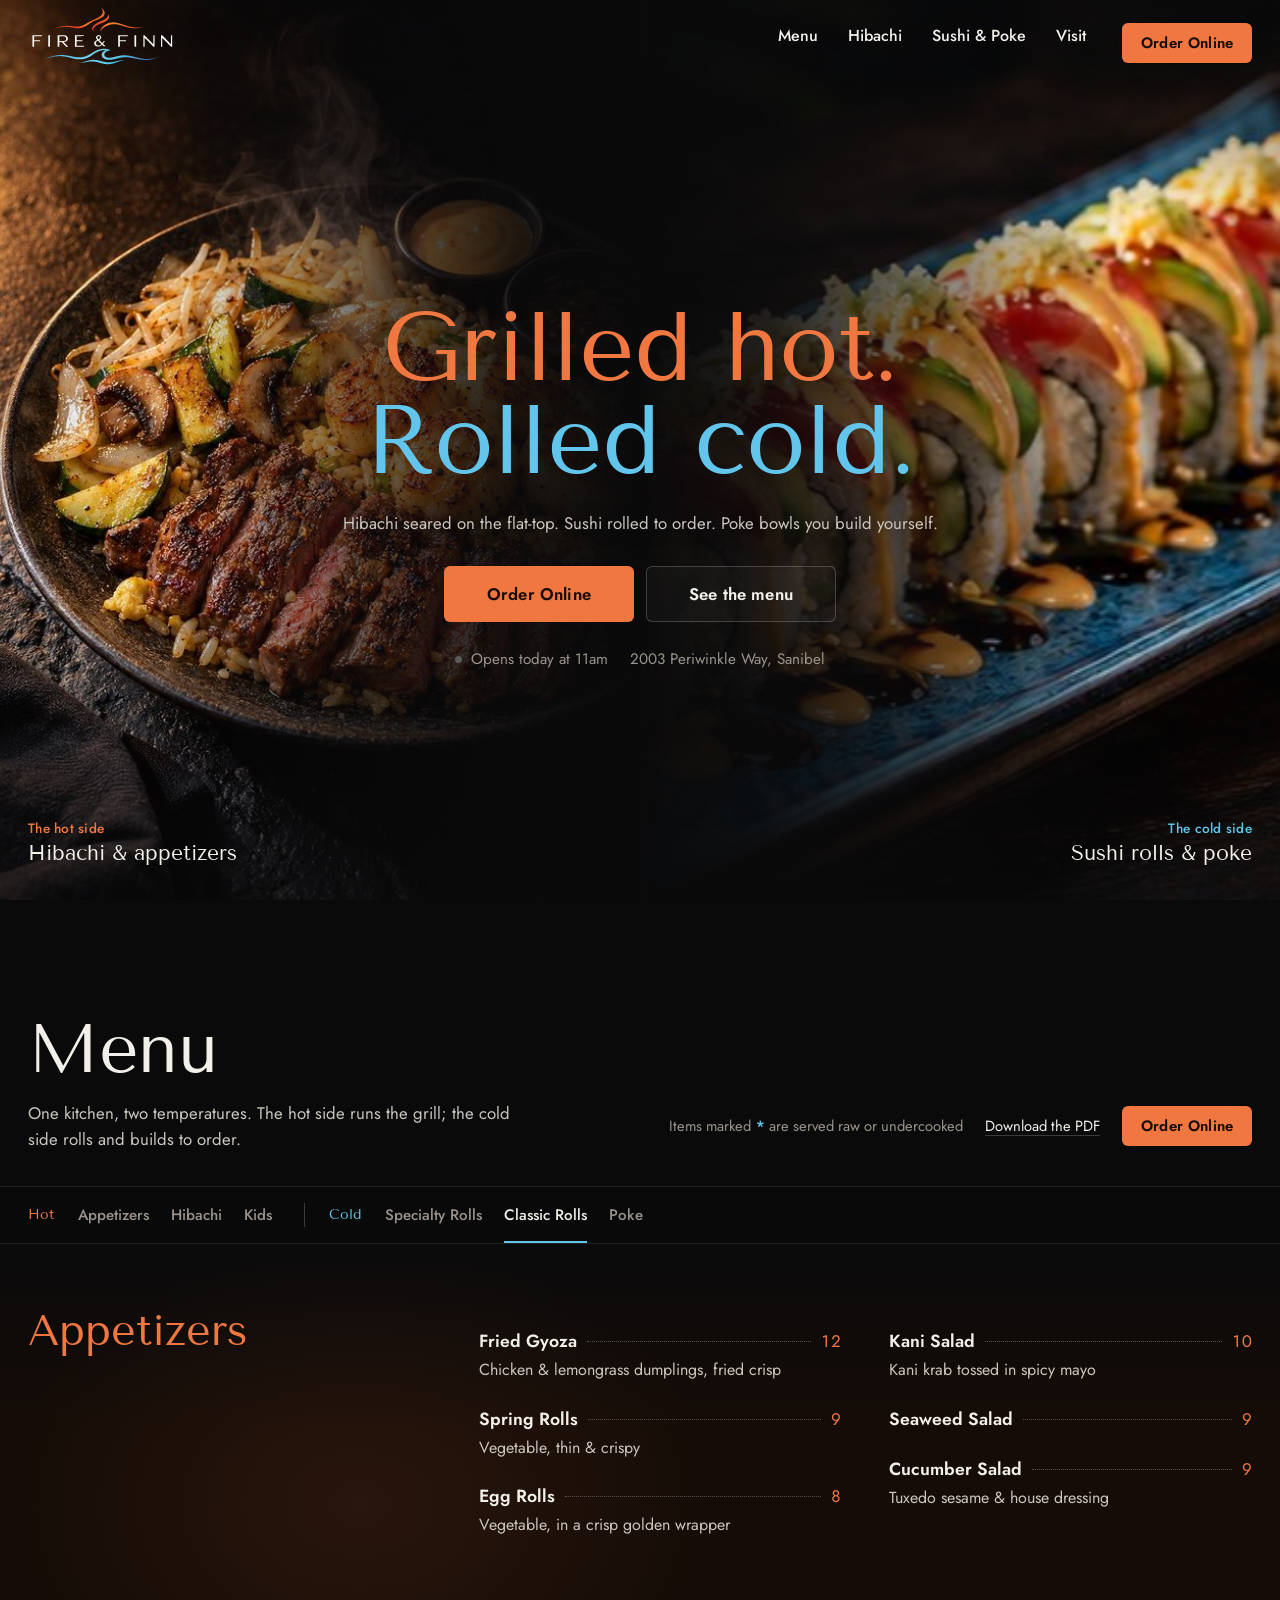
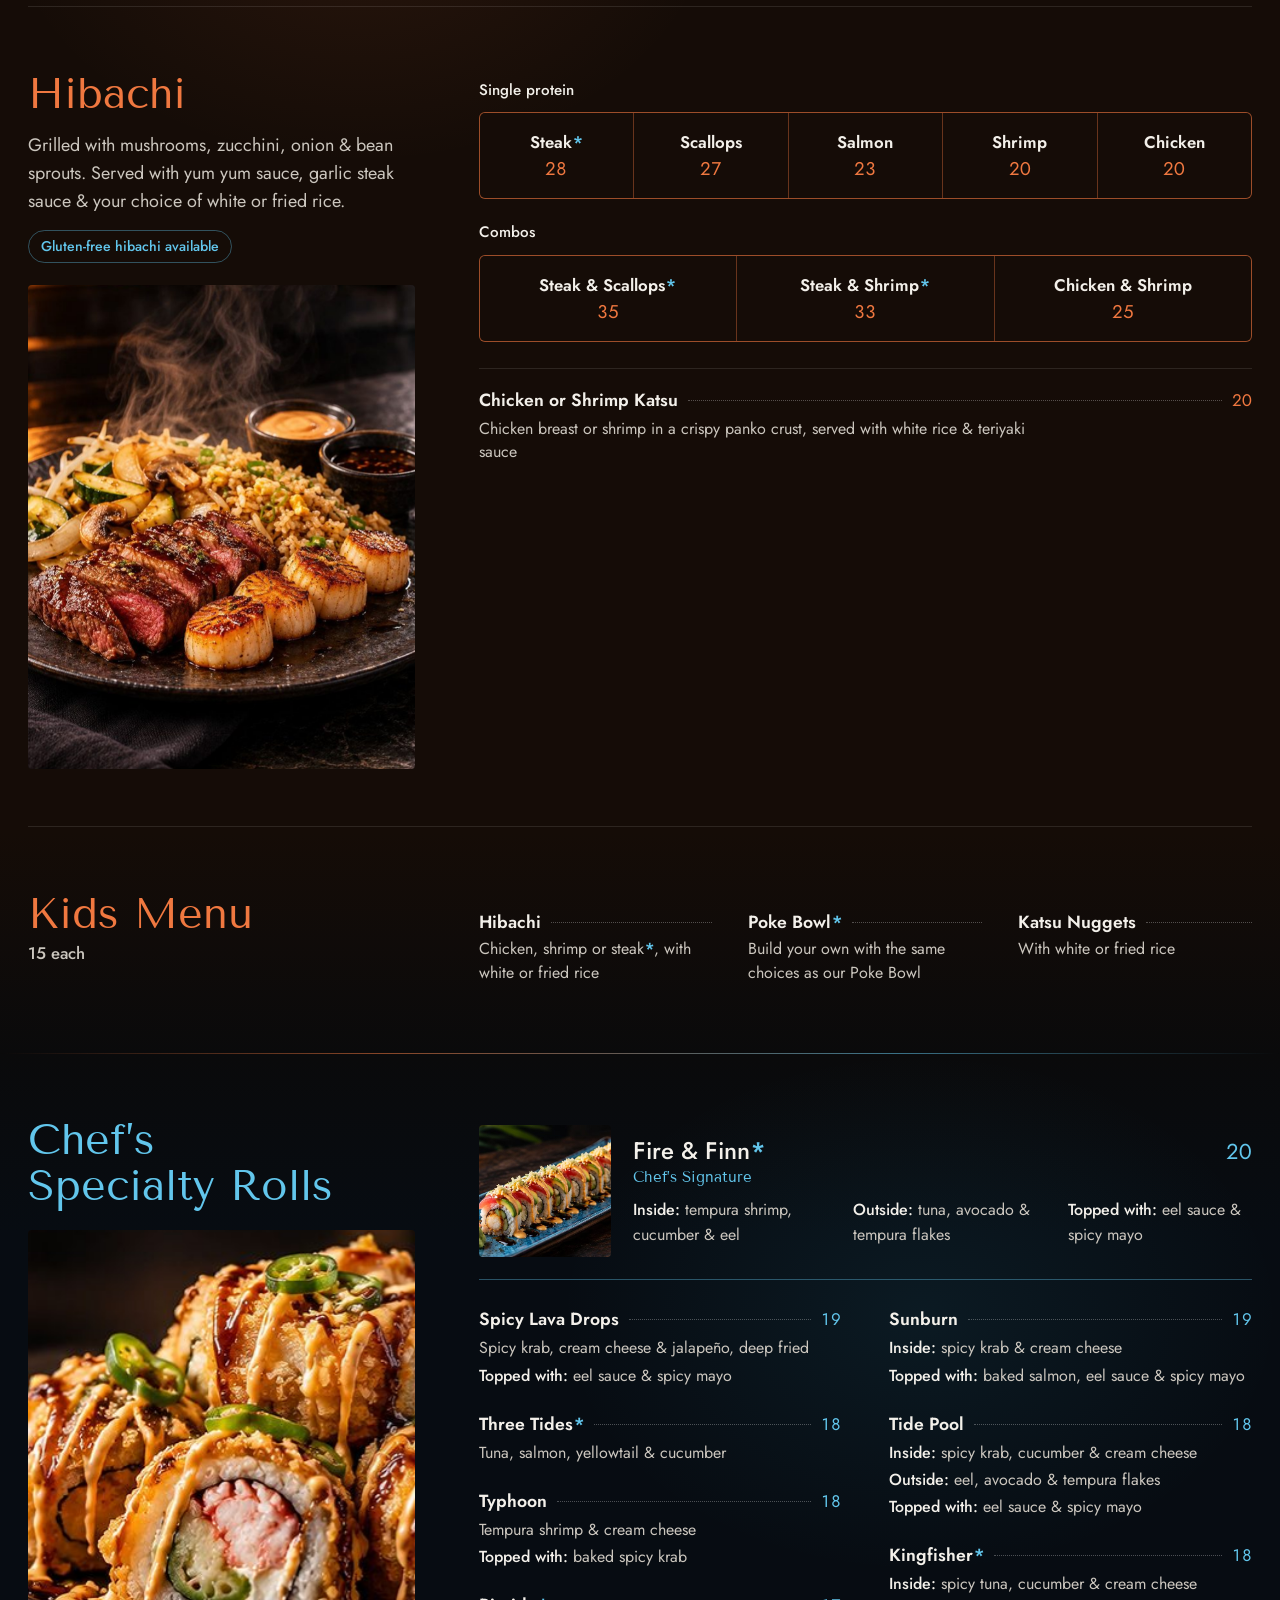
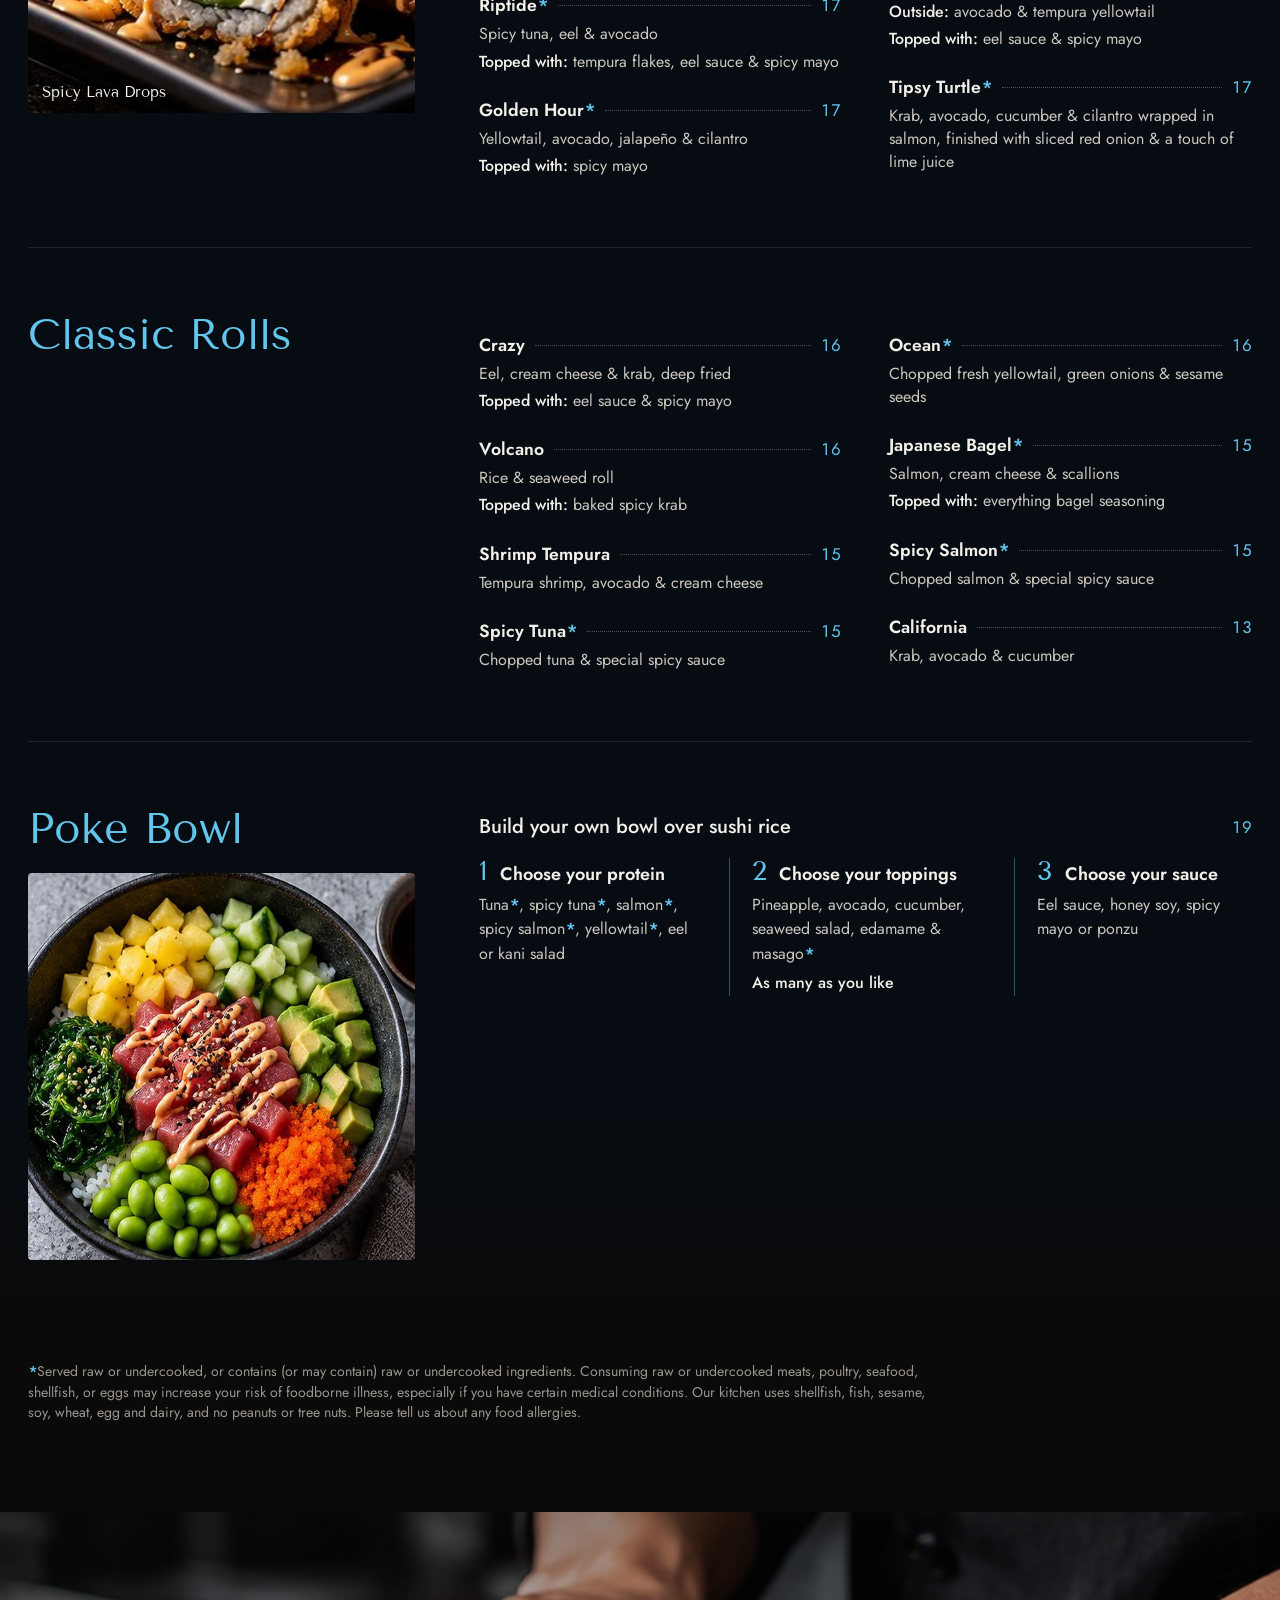
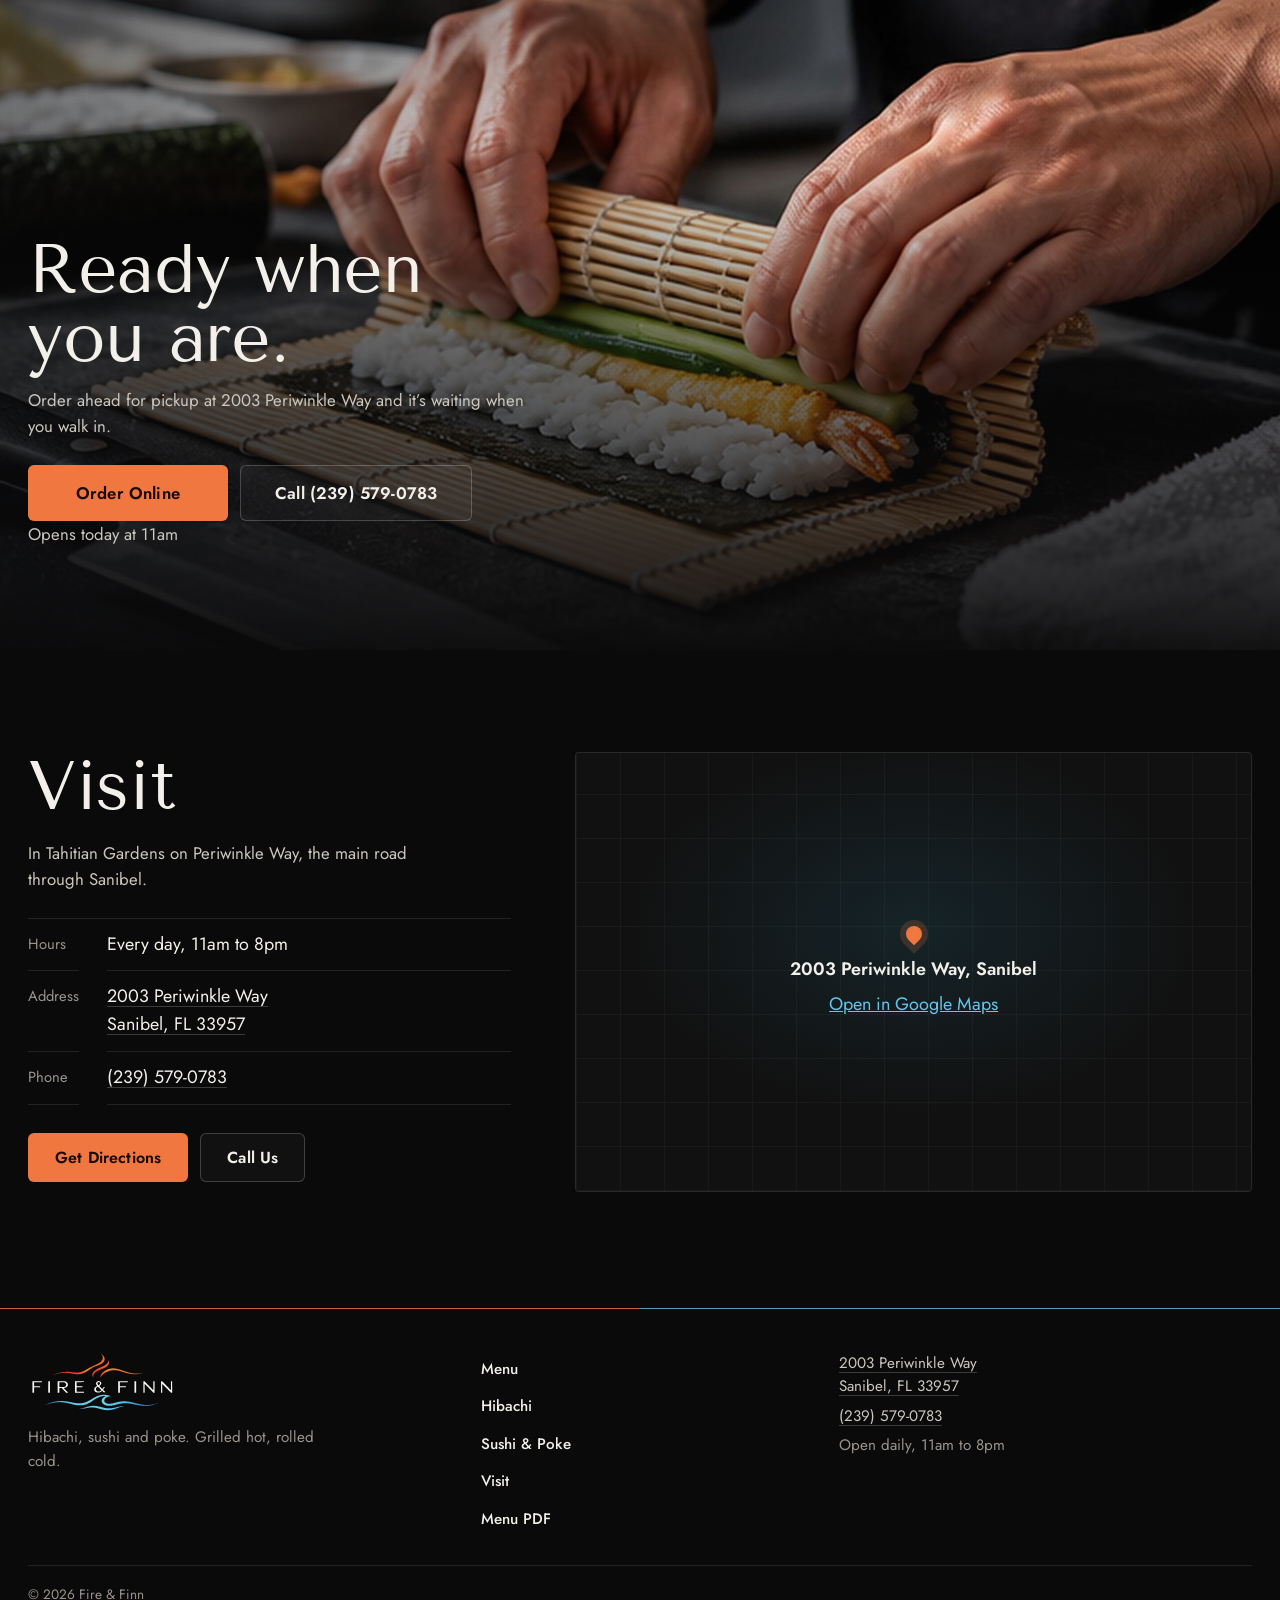
==== commit dd48eb3a: "Third pass: both temperatures on the first phone screen, tablet openers beside their photos, a dark " ====
--- a/index.html
+++ b/index.html
@@ -27,9 +27,10 @@
   <link rel="preload" href="assets/fonts/TenorSans-Regular.woff2" as="font" type="font/woff2" crossorigin>
   <link rel="preload" href="assets/fonts/Jost-400.woff2" as="font" type="font/woff2" crossorigin>
   <link rel="preload" href="assets/fonts/Jost-600.woff2" as="font" type="font/woff2" crossorigin>
+  <link rel="preload" href="assets/fonts/Jost-500.woff2" as="font" type="font/woff2" crossorigin>
   <link rel="preload" as="image" href="assets/food/hero-hibachi.jpg" imagesrcset="assets/food/hero-hibachi-640.jpg 640w, assets/food/hero-hibachi.jpg 1024w" imagesizes="(min-width: 900px) 50vw, 100vw" fetchpriority="high">
   <link rel="preload" as="image" href="assets/food/fire-and-finn-roll.jpg" imagesrcset="assets/food/fire-and-finn-roll-640.jpg 640w, assets/food/fire-and-finn-roll-1024.jpg 1024w, assets/food/fire-and-finn-roll.jpg 1536w" imagesizes="(min-width: 900px) 50vw, 100vw" fetchpriority="high">
-  <link rel="stylesheet" href="styles.css?v=9">
+  <link rel="stylesheet" href="styles.css?v=10">
   <script>document.documentElement.classList.add("js");</script>
 
   <script type="application/ld+json">
@@ -166,11 +167,11 @@
       </div>
 
       <div class="group hot" id="hibachi">
-        <div class="g-side">
+        <div class="g-side has-photo">
         <h3>Hibachi</h3>
         <p class="lede">Grilled with mushrooms, zucchini, onion &amp; bean sprouts. Served with yum yum sauce, garlic steak sauce &amp; your choice of white or fried rice.</p>
         <p class="pill">Gluten-free hibachi available</p>
-          <figure class="g-photo"><img data-parallax="14" src="assets/food/hibachi-plate.jpg" srcset="assets/food/hibachi-plate-640.jpg 640w, assets/food/hibachi-plate.jpg 1024w" sizes="(min-width: 1000px) 30vw, (min-width: 760px) 90vw, 100vw" alt="Steak and scallops hibachi with grilled vegetables and fried rice, steam rising, the grill glowing behind" width="1024" height="1536" loading="lazy" decoding="async"></figure>
+          <figure class="g-photo"><img data-parallax="14" src="assets/food/hibachi-plate.jpg" srcset="assets/food/hibachi-plate-640.jpg 640w, assets/food/hibachi-plate.jpg 1024w" sizes="(min-width: 1000px) 30vw, (min-width: 760px) 45vw, 100vw" alt="Steak and scallops hibachi with grilled vegetables and fried rice, steam rising, the grill glowing behind" width="1024" height="1536" loading="lazy" decoding="async"></figure>
         </div>
         <div class="g-main">
           <p class="rowlabel">Single protein</p>
@@ -212,9 +213,9 @@
     <div class="temps cold">
       <div class="wrap">
       <div class="group cold" id="rolls">
-        <div class="g-side">
+        <div class="g-side has-photo">
         <h3>Chef’s Specialty Rolls</h3>
-          <figure class="g-photo"><img data-parallax="14" src="assets/food/spicy-lava-drops.jpg" srcset="assets/food/spicy-lava-drops-640.jpg 640w, assets/food/spicy-lava-drops-1024.jpg 1024w, assets/food/spicy-lava-drops.jpg 1536w" sizes="(min-width: 1000px) 30vw, (min-width: 760px) 90vw, 100vw" alt="Spicy Lava Drops: deep-fried rolls of spicy krab, cream cheese and jalapeño, drizzled with eel sauce and spicy mayo" width="1536" height="1024" loading="lazy" decoding="async"><figcaption>Spicy Lava Drops</figcaption></figure>
+          <figure class="g-photo"><img data-parallax="14" src="assets/food/spicy-lava-drops.jpg" srcset="assets/food/spicy-lava-drops-640.jpg 640w, assets/food/spicy-lava-drops-1024.jpg 1024w, assets/food/spicy-lava-drops.jpg 1536w" sizes="(min-width: 1000px) 30vw, (min-width: 760px) 45vw, 100vw" alt="Spicy Lava Drops: deep-fried rolls of spicy krab, cream cheese and jalapeño, drizzled with eel sauce and spicy mayo" width="1536" height="1024" loading="lazy" decoding="async"><figcaption>Spicy Lava Drops</figcaption></figure>
         </div>
         <div class="g-main">
           <article class="feature">
@@ -301,9 +302,9 @@
       </div>
 
       <div class="group cold" id="poke">
-        <div class="g-side">
+        <div class="g-side has-photo">
         <h3>Poke Bowl</h3>
-          <figure class="g-photo square"><img data-parallax="14" src="assets/food/poke-bowl.jpg" srcset="assets/food/poke-bowl-640.jpg 640w, assets/food/poke-bowl.jpg 1024w" sizes="(min-width: 1000px) 30vw, (min-width: 760px) 90vw, 100vw" alt="Poke bowl over sushi rice with tuna, pineapple, cucumber, avocado, seaweed salad, edamame and masago" width="1024" height="1024" loading="lazy" decoding="async"></figure>
+          <figure class="g-photo square"><img data-parallax="14" src="assets/food/poke-bowl.jpg" srcset="assets/food/poke-bowl-640.jpg 640w, assets/food/poke-bowl.jpg 1024w" sizes="(min-width: 1000px) 30vw, (min-width: 760px) 45vw, 100vw" alt="Poke bowl over sushi rice with tuna, pineapple, cucumber, avocado, seaweed salad, edamame and masago" width="1024" height="1024" loading="lazy" decoding="async"></figure>
         </div>
         <div class="g-main">
           <div class="poke-head"><span class="name">Build your own bowl over sushi rice</span><span class="price">19</span></div>
@@ -399,6 +400,6 @@
   <a class="btn btn-ghost" href="https://www.google.com/maps/dir/?api=1&amp;destination=2003+Periwinkle+Way,+Sanibel,+FL+33957" target="_blank" rel="noopener">Directions</a>
 </nav>
 
-<script src="app.js?v=9"></script>
+<script src="app.js?v=10"></script>
 </body>
 </html>
--- a/styles.css
+++ b/styles.css
@@ -14,7 +14,7 @@
   --bg-cold: #070c12;      /* and under the cold side */
   --ink: #f3f0ea;          /* names, headings */
   --muted: #cbc6be;        /* descriptions (12:1 on the ground) */
-  --dim: #948e86;          /* notes, meta (6.5:1) */
+  --dim: #9a948c;          /* notes, meta (7.3:1) */
   --fire: #f07840;
   --sea: #62c6ec;
   --water: #36a9cf;
@@ -116,7 +116,7 @@
    Phones: the hot picture above, the cold picture below, the words in the dark seam between them (the logo's own order:
    flames over the name, waves under it). Wide screens: the two sides stand left and right and the seam runs down the middle. */
 .hero { position: relative; display: grid; grid-template-rows: auto auto auto; background: var(--bg); }
-.half { position: relative; display: block; overflow: hidden; height: 34svh; min-height: 240px; max-height: 400px; color: var(--ink); text-decoration: none; background: #0f0d0c; }
+.half { position: relative; display: block; overflow: hidden; height: 26svh; min-height: 190px; max-height: 300px; color: var(--ink); text-decoration: none; background: #0f0d0c; }
 .half img { width: 100%; height: 100%; object-fit: cover; display: block; transform: scale(1.02); transition: transform 1.4s var(--ease), filter .7s var(--ease); }
 .half.hot img { object-position: 50% 60%; }
 .half.cold img { object-position: 62% 50%; }
@@ -126,28 +126,32 @@
 .half.hot:hover ~ .hero-copy h1 .cold, .half.cold:hover ~ .hero-copy h1 .hot { opacity: .55; }
 .half.hot::after  { background: linear-gradient(180deg, rgba(10, 10, 11, .55) 0, rgba(10, 10, 11, 0) 34%, rgba(10, 10, 11, 0) 50%, rgba(10, 10, 11, .9) 88%, var(--bg) 100%); }
 .half.cold::after { background: linear-gradient(0deg, rgba(10, 10, 11, .8) 0, rgba(10, 10, 11, .1) 38%, rgba(10, 10, 11, 0) 56%, rgba(10, 10, 11, .9) 92%, var(--bg) 100%); }
-.hero-copy { order: 2; position: relative; z-index: 2; padding: 22px var(--gutter) 26px; }
+.hero-copy { order: 2; position: relative; z-index: 2; padding: 20px var(--gutter) 22px; }
 .half.hot { order: 1; }
 .half.cold { order: 3; }
 .hero h1 { margin: 0 0 18px; color: var(--ink); font: 400 clamp(2.9rem, 12.6vw, 4.6rem)/.96 var(--display); letter-spacing: -.01em; }
 .hero h1 span { display: block; }
 .hero h1 .hot  { color: var(--fire); }
 .hero h1 .cold { color: var(--sea); }
-.hero .lead { max-width: 24em; margin: 0 0 24px; font-size: clamp(1.05rem, 1.3vw, 1.2rem); color: var(--muted); text-wrap: pretty; }
+.hero .lead { max-width: 24em; margin: 0 0 18px; font-size: clamp(1.05rem, 1.3vw, 1.2rem); color: var(--muted); text-wrap: pretty; }
 .hero .cta .btn { flex: 1 1 100%; }
-.status { display: flex; flex-wrap: wrap; align-items: center; gap: 6px 22px; margin: 22px 0 0; font-size: .95rem; color: var(--dim); }
+.status { display: flex; flex-wrap: wrap; align-items: center; gap: 6px 22px; margin: 16px 0 0; font-size: .95rem; color: var(--dim); }
+/* Phones have the bottom bar for Order and Menu, so the hero does not repeat them; the two pictures get the screen instead */
+@media (max-width: 759px) { .hero .cta { display: none; } }
 .status .dot { display: inline-block; width: 7px; height: 7px; border-radius: 50%; background: #5a5a5a; margin-right: 9px; vertical-align: 1px; }
 .status.open .dot { background: #4cc273; box-shadow: 0 0 10px rgba(76, 194, 115, .6); }
 .status.open #status-text { color: var(--ink); }
 /* Each side names itself and links into its part of the menu */
-.half-label { position: absolute; left: var(--gutter); right: var(--gutter); bottom: 18px; z-index: 1; display: grid; gap: 2px; }
-.half.cold .half-label { bottom: 22px; }
+.half-label { position: absolute; left: var(--gutter); right: var(--gutter); bottom: 16px; z-index: 1; display: grid; gap: 2px; }
+.half.cold .half-label { bottom: 20px; }
 .half-k { color: var(--accent); font: 500 .85rem/1.3 var(--body); letter-spacing: .02em; }
 .half.hot .half-k { --accent: var(--fire); }
 .half.cold .half-k { --accent: var(--sea); }
 .half-t { color: var(--ink); font: 400 1.15rem/1.25 var(--display); text-decoration: underline; text-decoration-color: transparent; text-underline-offset: 5px; text-decoration-thickness: 1px; transition: text-decoration-color .25s var(--ease); }
 .half:hover .half-t, .half:focus-visible .half-t { text-decoration-color: currentColor; }
-.half:focus-visible { outline-offset: -3px; }
+/* The ring on a hero side is drawn by the overlay, above the photograph; an outline on the link itself paints beneath it */
+.half:focus-visible { outline: none; }
+.half:focus-visible::after { box-shadow: inset 0 0 0 3px var(--sea); }
 /* A few embers rise off the hot side: noticed second, not first */
 .embers { position: absolute; inset: 0; overflow: hidden; pointer-events: none; }
 .embers i {
@@ -165,14 +169,14 @@
 /* One entrance on load: the two sides come up out of the dark, then the words, then the buttons */
 @keyframes settle { from { opacity: 0; transform: scale(1.06); } to { opacity: 1; transform: scale(1.02); } }
 @keyframes rise { from { opacity: 0; transform: translateY(14px); } to { opacity: 1; transform: none; } }
-.js .half img { animation: settle 1.5s var(--ease) both; }
+.js .half img { animation: settle 1.2s var(--ease) both; }
 .js .half.cold img { animation-delay: .12s; }
-.js .half-label { animation: rise .8s var(--ease) .9s both; }
-.js .hero-copy > * { animation: rise .9s var(--ease) both; }
-.js .hero h1 { animation-delay: .35s; }
-.js .hero .lead { animation-delay: .5s; }
-.js .hero .cta { animation-delay: .62s; }
-.js .hero .status { animation-delay: .74s; }
+.js .half-label { animation: rise .8s var(--ease) .7s both; }
+.js .hero-copy > * { animation: rise .8s var(--ease) both; }
+.js .hero h1 { animation-delay: .25s; }
+.js .hero .lead { animation-delay: .38s; }
+.js .hero .cta { animation-delay: .5s; }
+.js .hero .status { animation-delay: .6s; }
 .js .half:hover img { animation: none; }   /* once the hover takes over, the hover transform wins */
 @media (min-width: 560px) { .hero .cta .btn { flex: 0 1 auto; min-width: 190px; } }
 @media (min-width: 900px) {
@@ -185,7 +189,7 @@
   .hero-copy { position: absolute; inset: 0; margin: 0; padding: var(--header) 0 0; display: grid; place-content: center; justify-items: center; text-align: center; pointer-events: none; }
   .hero-copy > * { pointer-events: auto; }
   .hero h1 { font-size: clamp(4.4rem, 7.6vw, 7.4rem); margin-bottom: 22px; }
-  .hero .lead { max-width: 38em; margin-bottom: 30px; }
+  .hero .lead { max-width: 38em; margin-bottom: 30px; text-shadow: 0 1px 18px rgba(10, 10, 11, .9); }
   .hero .cta { justify-content: center; }
   .status { justify-content: center; margin-top: 26px; }
   .half-label { left: var(--edge); right: auto; bottom: 34px; }
@@ -231,6 +235,7 @@
 .menu-nav .temp.cold { color: var(--sea); margin-left: 10px; padding-left: 24px; border-left: 1px solid var(--line-strong); line-height: 24px; }
 .menu-nav a { flex: 0 0 auto; display: inline-flex; align-items: center; color: var(--dim); text-decoration: none; font-weight: 500; font-size: .95rem; white-space: nowrap; transition: color .2s var(--ease); }
 .menu-nav a:hover, .menu-nav a.active { color: var(--ink); }
+.menu-nav a:focus-visible { outline-offset: -4px; }
 .menu-nav a:last-of-type { padding-right: var(--gutter); }
 .menu-nav .ind { position: absolute; left: 0; bottom: 0; width: 0; height: 2px; background: var(--accent); transform: translateX(0); transition: transform .4s var(--ease), width .4s var(--ease), background-color .4s var(--ease); }
 .menu-nav.hot { --accent: var(--fire); }
@@ -256,6 +261,14 @@
 .g-photo { position: relative; margin: 22px 0 0; overflow: hidden; border-radius: 4px; background: #121212; }
 .g-photo img { width: 100%; height: auto; aspect-ratio: 4 / 3; object-fit: cover; display: block; }
 .g-photo.square img { aspect-ratio: 1; }
+@media (max-width: 759px) { .g-photo img { aspect-ratio: 3 / 2; } .g-photo.square img { aspect-ratio: 4 / 3; } }
+@media (min-width: 760px) and (max-width: 999px) {
+  .g-side.has-photo { display: grid; grid-template-columns: 1.1fr 1fr; column-gap: 32px; align-content: start; }
+  .g-side.has-photo > * { grid-column: 1; }
+  .g-side.has-photo .g-photo { grid-column: 2; grid-row: 1 / span 8; margin: 0; }
+  .g-side.has-photo .g-photo img { aspect-ratio: 4 / 3; }
+  .g-side.has-photo .g-photo.square img { aspect-ratio: 1; }
+}
 .g-photo figcaption { position: absolute; left: 14px; bottom: 12px; color: var(--ink); font: 400 .95rem/1.2 var(--display); text-shadow: 0 1px 12px rgba(0, 0, 0, .6); }
 .g-main { margin-top: 22px; }
 .rowlabel { margin: 0 0 10px; color: var(--ink); font-weight: 500; font-size: .95rem; }
@@ -345,7 +358,7 @@
 .visit dd a:hover { text-decoration-color: currentColor; }
 .visit-grid > *, .cols > *, .group > * { min-width: 0; }   /* grid items never widen the page */
 .map { position: relative; overflow: hidden; border-radius: 4px; border: 1px solid var(--line); background: #111; aspect-ratio: 4 / 3; }
-.map iframe { position: absolute; inset: 0; width: 100%; height: 100%; border: 0; display: block; z-index: 1; filter: grayscale(.2) contrast(1.02); }
+.map iframe { position: absolute; inset: 0; width: 100%; height: 100%; border: 0; display: block; z-index: 1; filter: invert(.92) hue-rotate(180deg) saturate(.6) contrast(.95) brightness(.95); }
 .map-fallback {   /* what the panel shows until the map paints, and if it never does */
   position: absolute; inset: 0; display: grid; place-content: center; gap: 8px; text-align: center; padding: 24px; color: var(--muted);
   background:
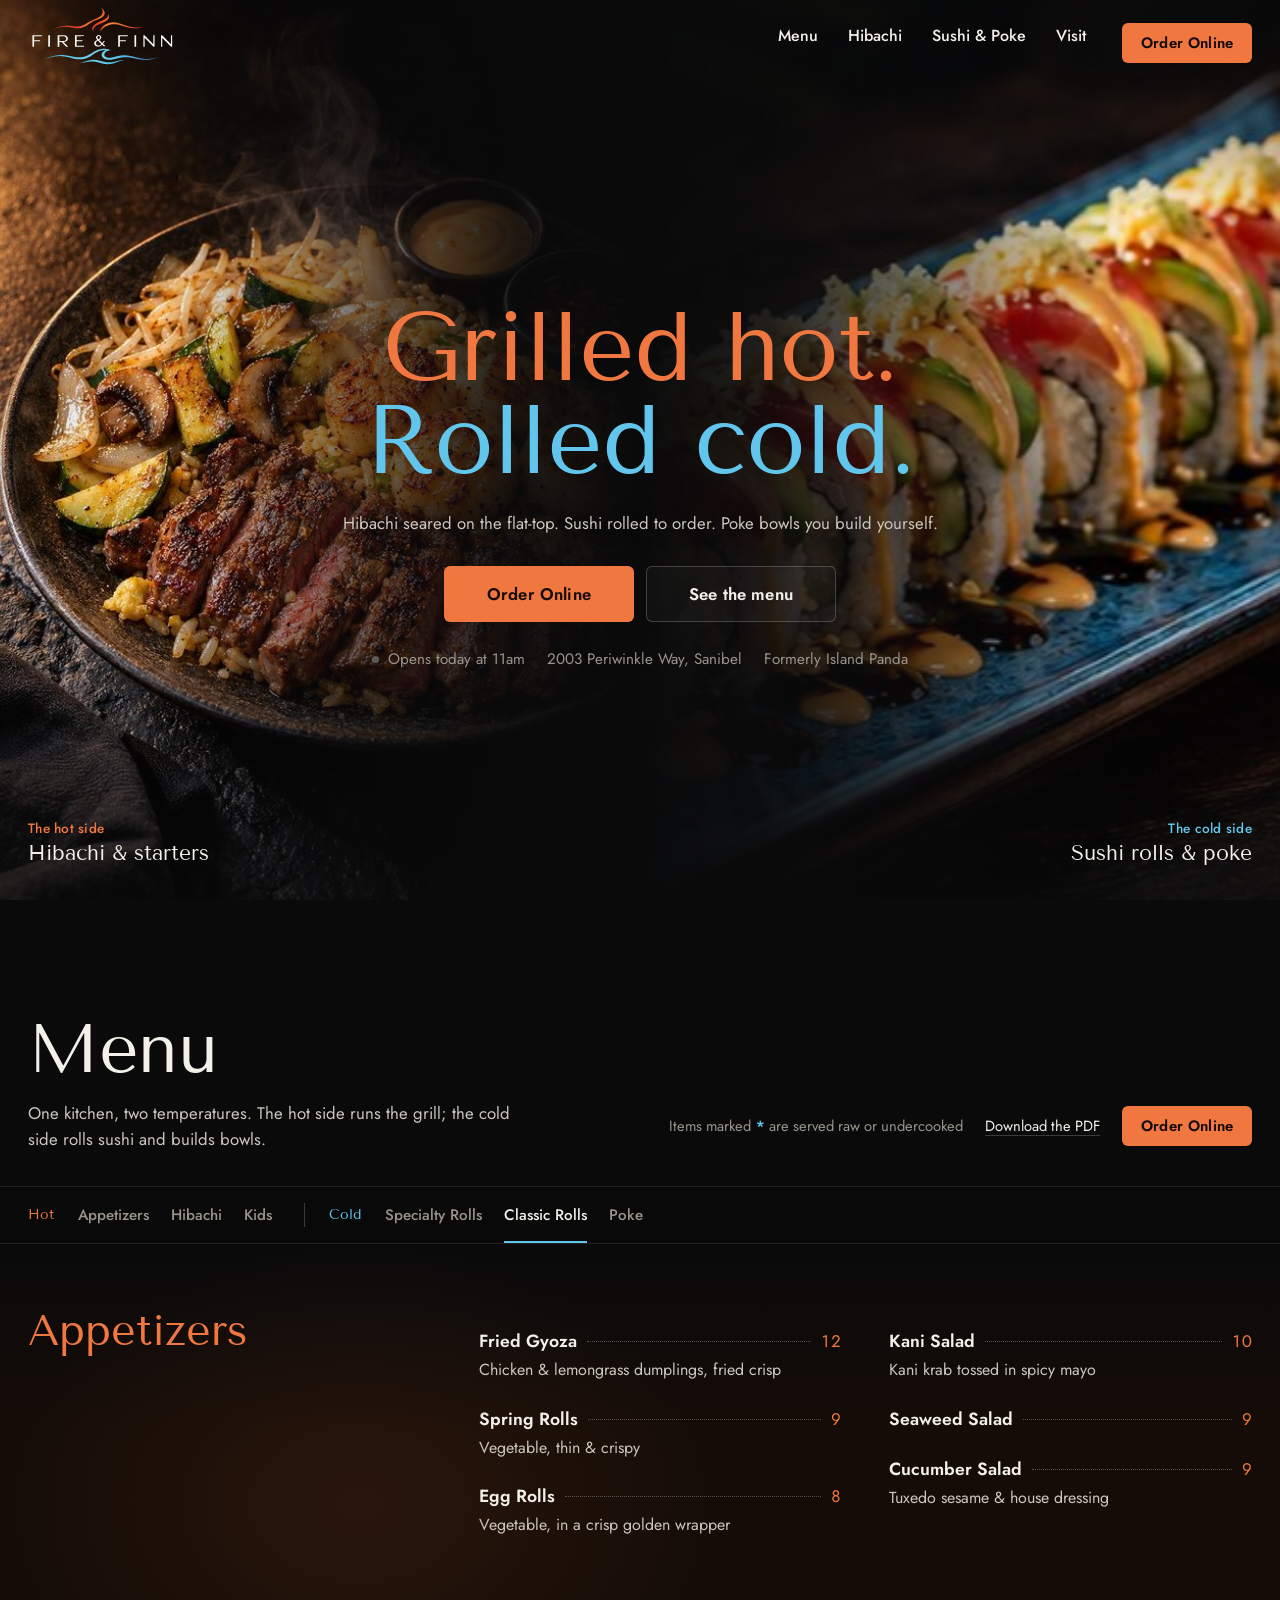
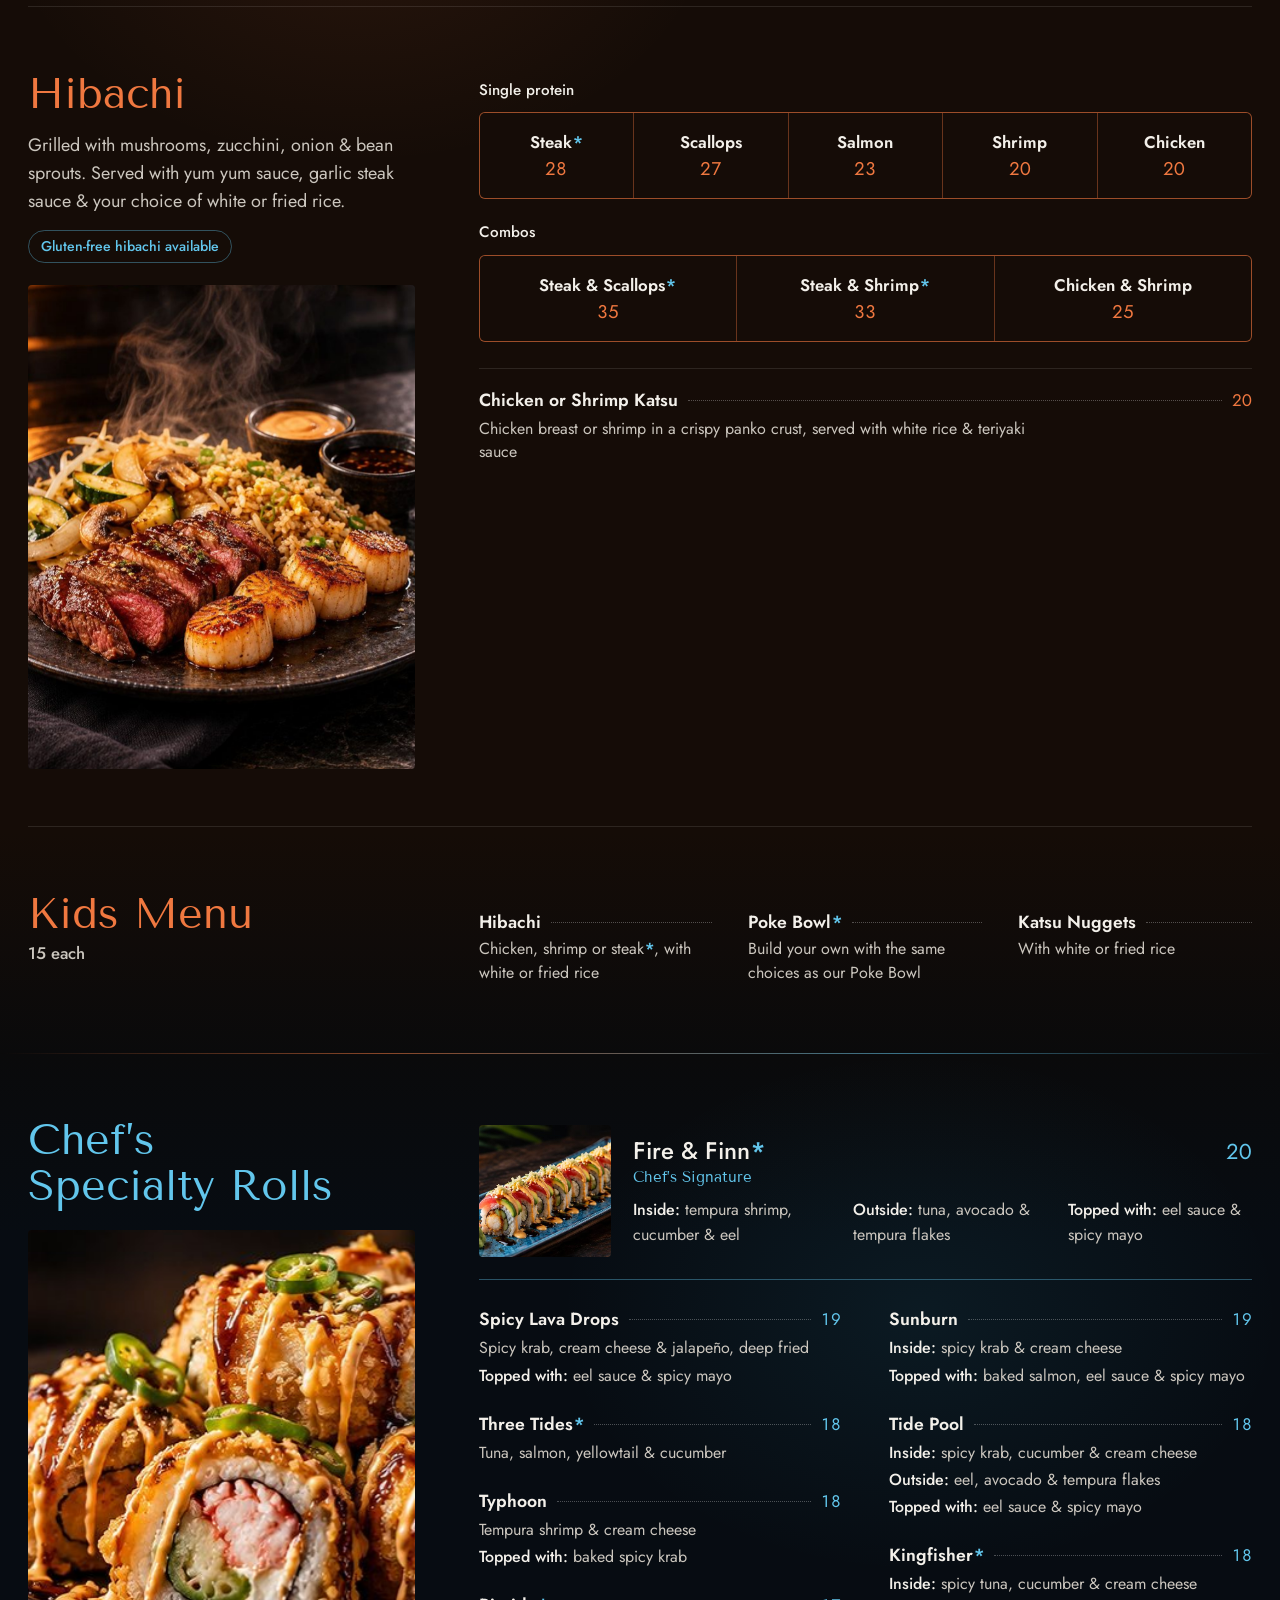
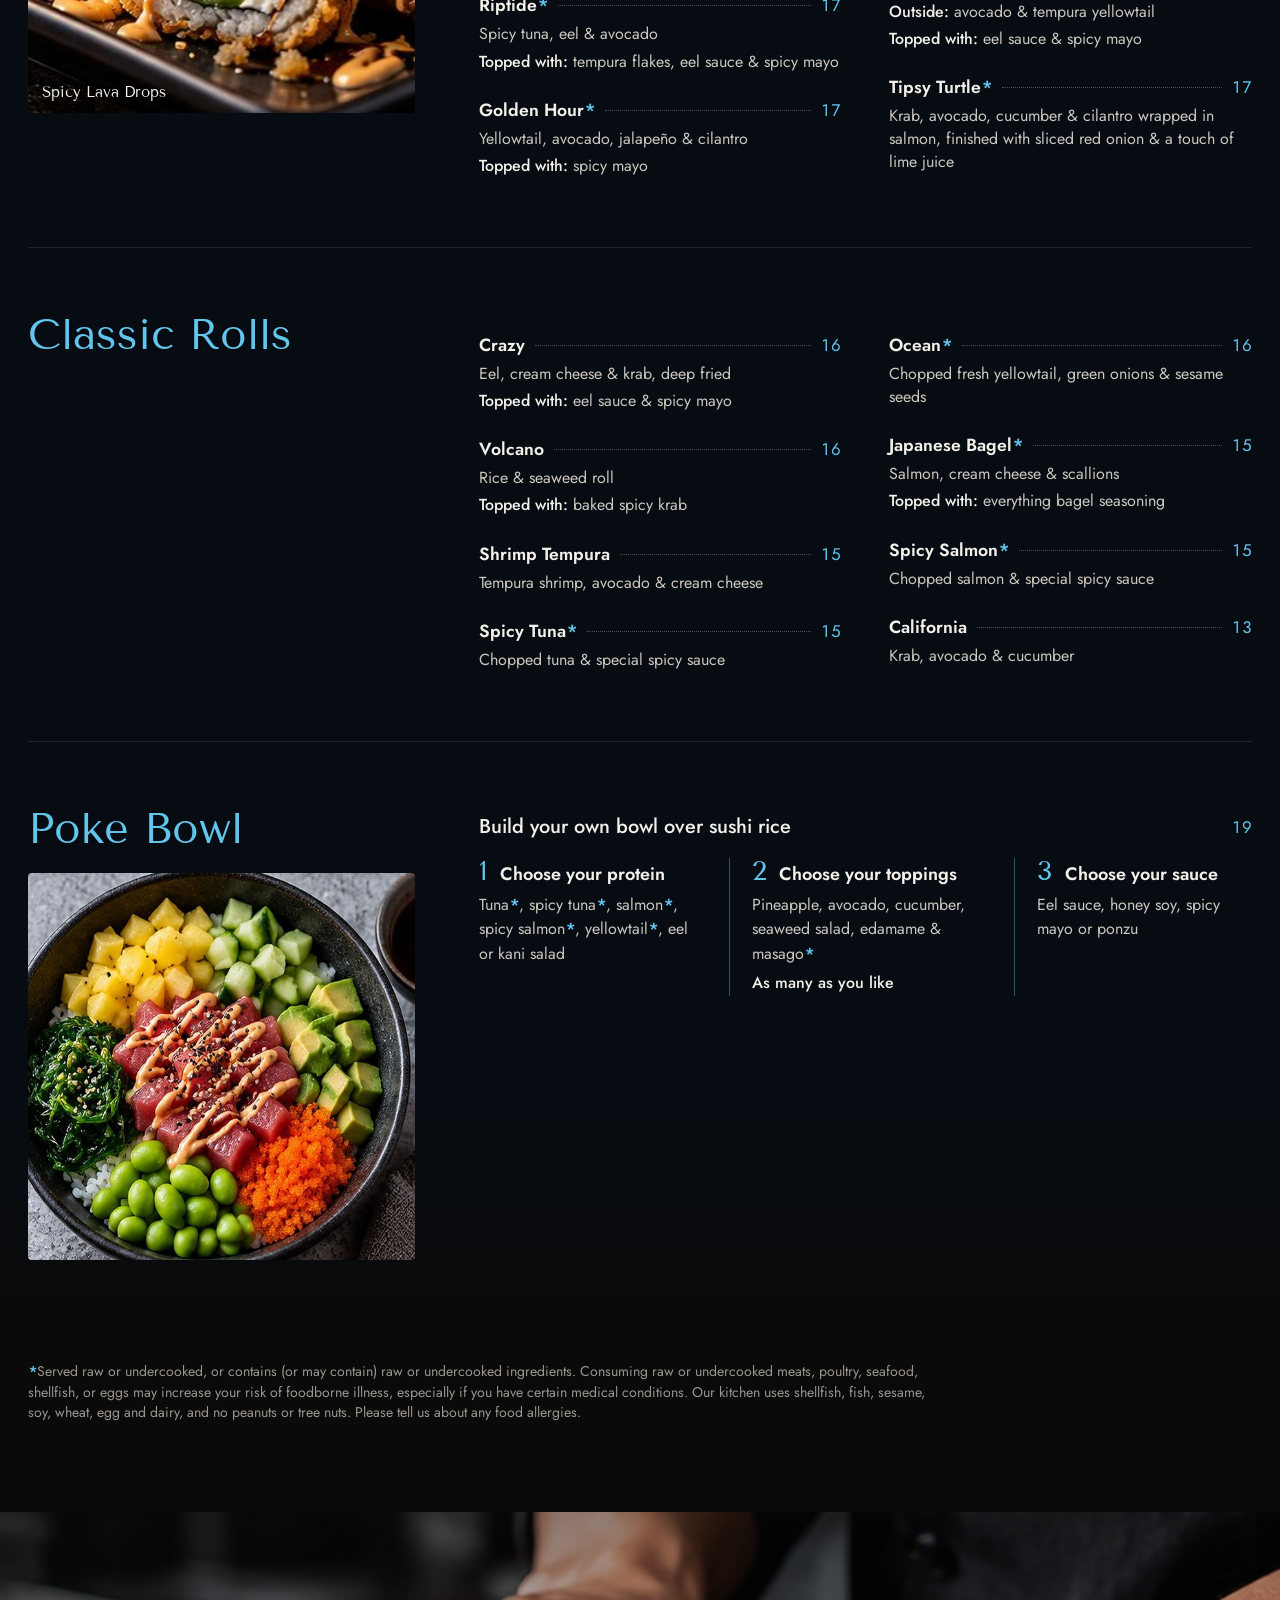
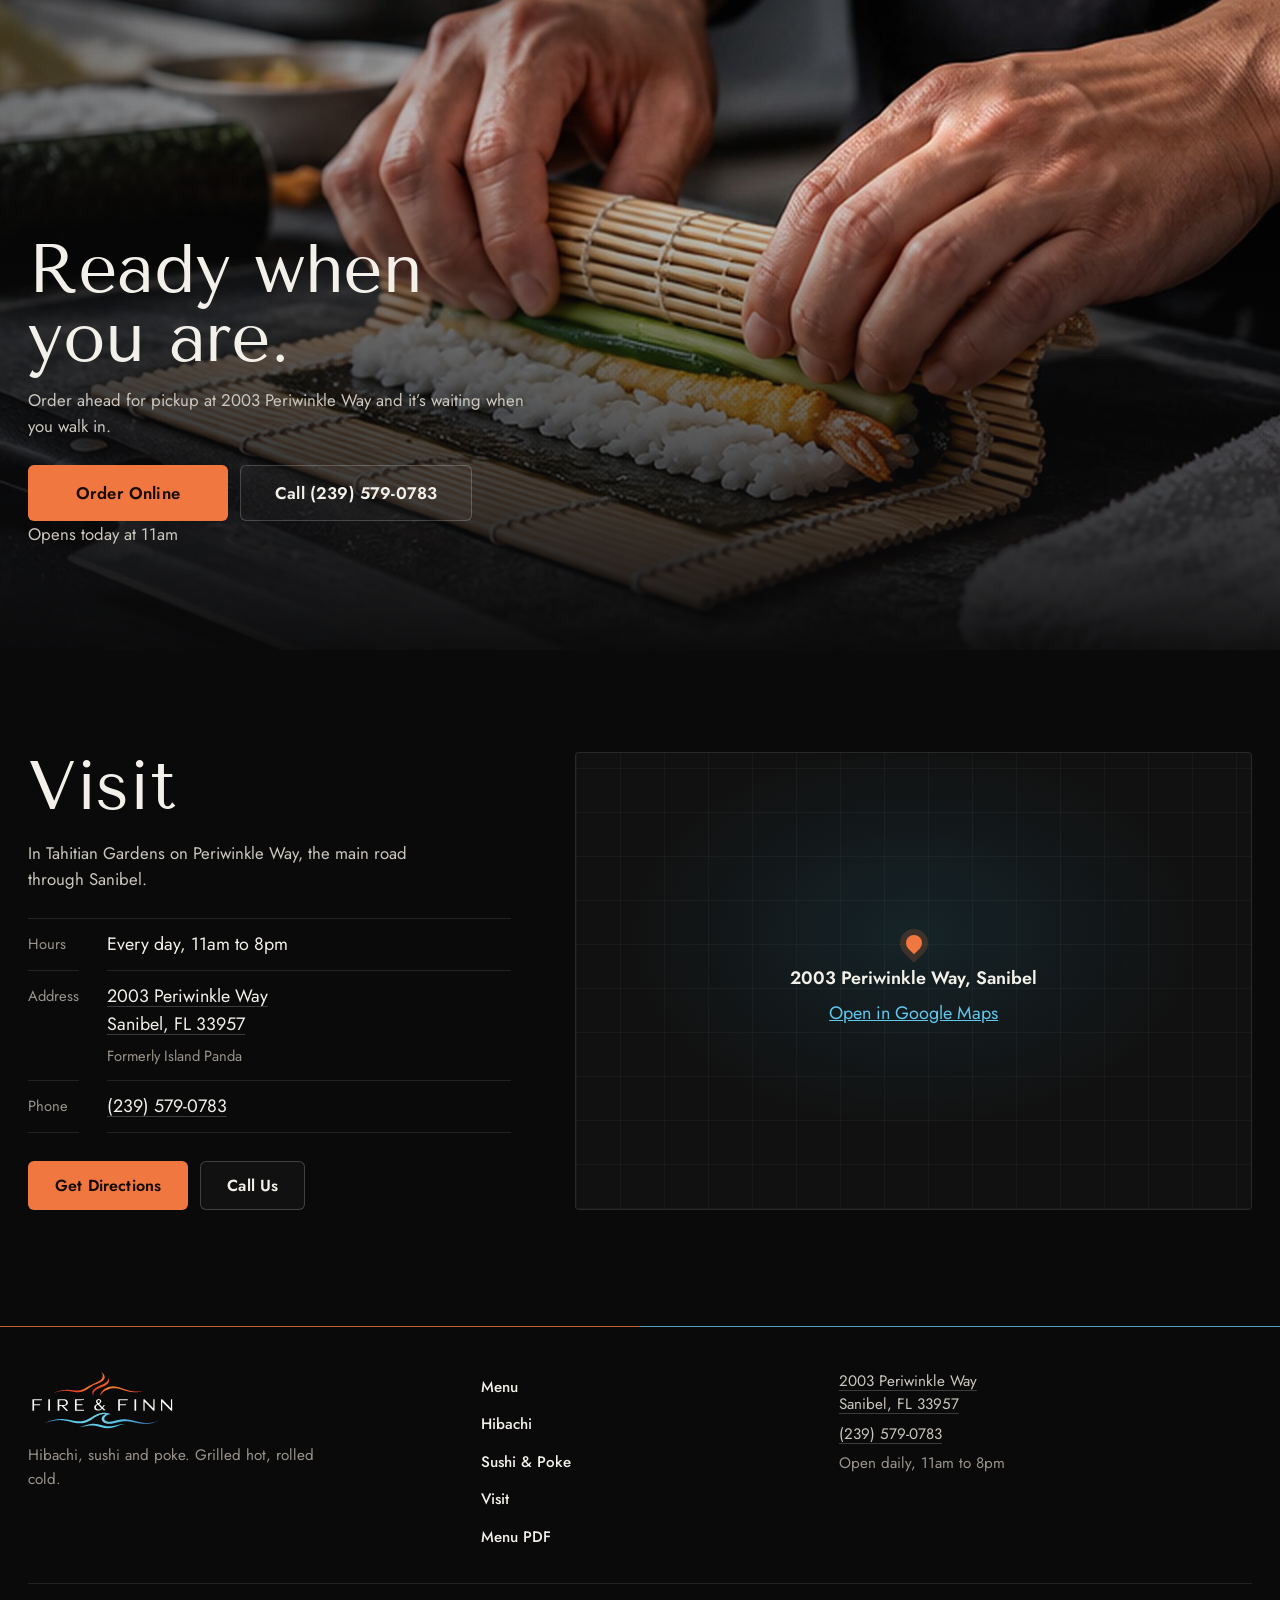
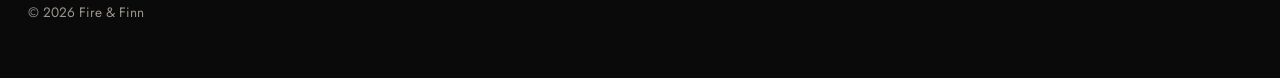
==== commit 02f39017: "Board changes: starters on the hot label, a plainer cold-side intro, Formerly Island Panda twice, an" ====
--- a/index.html
+++ b/index.html
@@ -30,7 +30,7 @@
   <link rel="preload" href="assets/fonts/Jost-500.woff2" as="font" type="font/woff2" crossorigin>
   <link rel="preload" as="image" href="assets/food/hero-hibachi.jpg" imagesrcset="assets/food/hero-hibachi-640.jpg 640w, assets/food/hero-hibachi.jpg 1024w" imagesizes="(min-width: 900px) 50vw, 100vw" fetchpriority="high">
   <link rel="preload" as="image" href="assets/food/fire-and-finn-roll.jpg" imagesrcset="assets/food/fire-and-finn-roll-640.jpg 640w, assets/food/fire-and-finn-roll-1024.jpg 1024w, assets/food/fire-and-finn-roll.jpg 1536w" imagesizes="(min-width: 900px) 50vw, 100vw" fetchpriority="high">
-  <link rel="stylesheet" href="styles.css?v=10">
+  <link rel="stylesheet" href="styles.css?v=11">
   <script>document.documentElement.classList.add("js");</script>
 
   <script type="application/ld+json">
@@ -91,7 +91,7 @@
     <a class="half hot" href="#hibachi" aria-label="Hibachi and appetizers, the hot side of the menu">
       <img src="assets/food/hero-hibachi.jpg" srcset="assets/food/hero-hibachi-640.jpg 640w, assets/food/hero-hibachi.jpg 1024w" sizes="(min-width: 900px) 50vw, 100vw" alt="Steak and scallops hibachi over fried rice with mushrooms, zucchini, onion and bean sprouts, yum yum sauce and garlic steak sauce on the side" width="1024" height="1536" fetchpriority="high" decoding="async">
       <span class="embers" aria-hidden="true"></span>
-      <span class="half-label"><span class="half-k">The hot side</span><span class="half-t">Hibachi &amp; appetizers</span></span>
+      <span class="half-label"><span class="half-k">The hot side</span><span class="half-t">Hibachi &amp; starters</span></span>
     </a>
     <a class="half cold" href="#rolls" aria-label="Sushi rolls and poke, the cold side of the menu">
       <img src="assets/food/fire-and-finn-roll.jpg" srcset="assets/food/fire-and-finn-roll-640.jpg 640w, assets/food/fire-and-finn-roll-1024.jpg 1024w, assets/food/fire-and-finn-roll.jpg 1536w" sizes="(min-width: 900px) 50vw, 100vw" alt="The Fire &amp; Finn roll: tempura shrimp, cucumber and eel inside, tuna, avocado and tempura flakes on top, eel sauce and spicy mayo" width="1536" height="1024" fetchpriority="high" decoding="async">
@@ -107,6 +107,7 @@
       <p class="status" id="status">
         <span><span class="dot"></span><span id="status-text">Open daily 11am–8pm</span></span>
         <span>2003 Periwinkle Way, Sanibel</span>
+        <span>Formerly Island Panda</span>
       </p>
     </div>
   </section>
@@ -116,7 +117,7 @@
     <div class="wrap menu-head">
       <div>
         <h2 id="menu-title">Menu</h2>
-        <p class="menu-intro">One kitchen, two temperatures. The hot side runs the grill; the cold side rolls and builds to order.</p>
+        <p class="menu-intro">One kitchen, two temperatures. The hot side runs the grill; the cold side rolls sushi and builds bowls.</p>
       </div>
       <div class="menu-tools">
         <span class="legend">Items marked <span class="raw">*</span> are served raw or undercooked</span>
@@ -355,7 +356,7 @@
         <p class="visit-lead">In Tahitian Gardens on Periwinkle Way, the main road through Sanibel.</p>
         <dl>
           <dt>Hours</dt><dd>Every day, 11am to 8pm</dd>
-          <dt>Address</dt><dd><a href="https://www.google.com/maps/dir/?api=1&amp;destination=2003+Periwinkle+Way,+Sanibel,+FL+33957" target="_blank" rel="noopener">2003 Periwinkle Way<br>Sanibel, FL 33957</a></dd>
+          <dt>Address</dt><dd><a href="https://www.google.com/maps/dir/?api=1&amp;destination=2003+Periwinkle+Way,+Sanibel,+FL+33957" target="_blank" rel="noopener">2003 Periwinkle Way<br>Sanibel, FL 33957</a><span class="formerly">Formerly Island Panda</span></dd>
           <dt>Phone</dt><dd><a href="tel:+12395790783">(239) 579-0783</a></dd>
         </dl>
         <div class="cta left">
@@ -400,6 +401,6 @@
   <a class="btn btn-ghost" href="https://www.google.com/maps/dir/?api=1&amp;destination=2003+Periwinkle+Way,+Sanibel,+FL+33957" target="_blank" rel="noopener">Directions</a>
 </nav>
 
-<script src="app.js?v=10"></script>
+<script src="app.js?v=11"></script>
 </body>
 </html>
--- a/styles.css
+++ b/styles.css
@@ -356,6 +356,7 @@
 .visit dt { border-bottom: 1px solid var(--line); }
 .visit dd a { display: inline-block; text-underline-offset: 4px; text-decoration-color: var(--line-strong); transition: text-decoration-color .2s var(--ease); }
 .visit dd a:hover { text-decoration-color: currentColor; }
+.visit .formerly { display: block; margin-top: 6px; color: var(--dim); font-size: .92rem; }
 .visit-grid > *, .cols > *, .group > * { min-width: 0; }   /* grid items never widen the page */
 .map { position: relative; overflow: hidden; border-radius: 4px; border: 1px solid var(--line); background: #111; aspect-ratio: 4 / 3; }
 .map iframe { position: absolute; inset: 0; width: 100%; height: 100%; border: 0; display: block; z-index: 1; filter: invert(.92) hue-rotate(180deg) saturate(.6) contrast(.95) brightness(.95); }
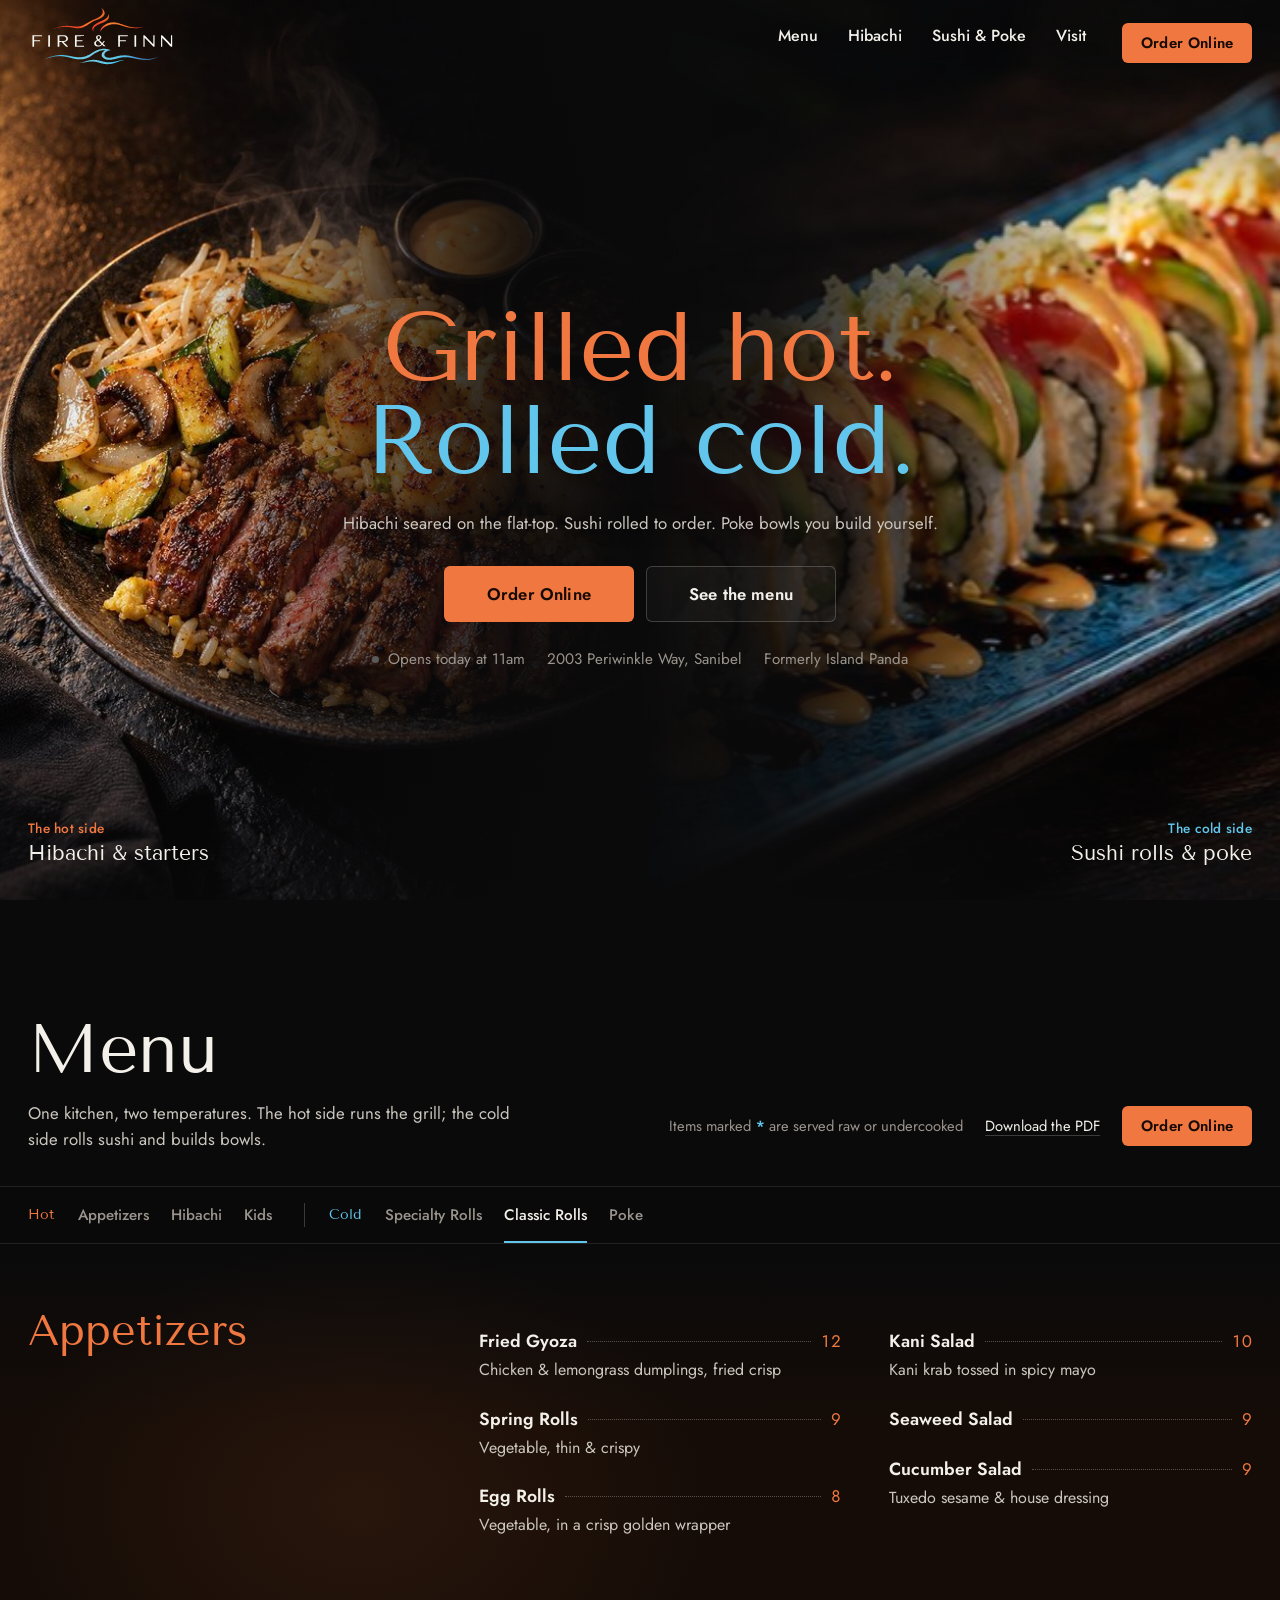
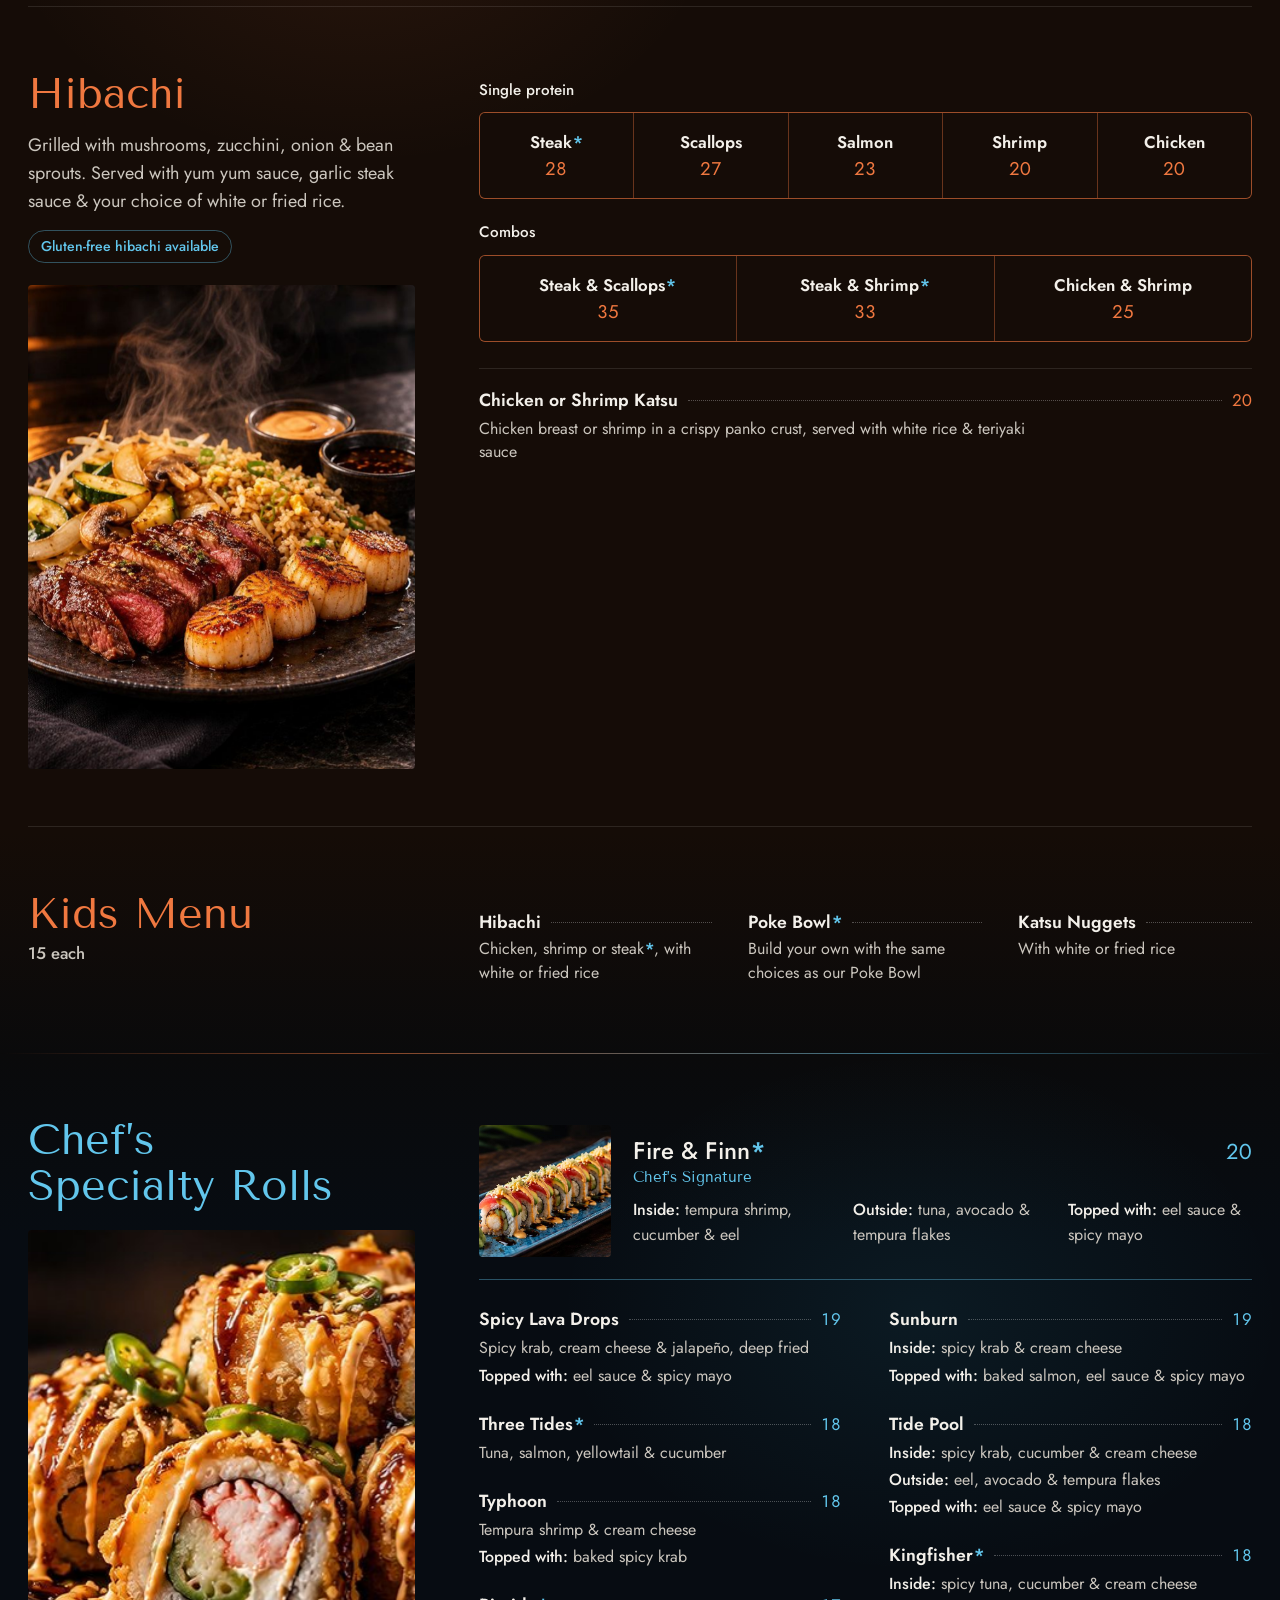
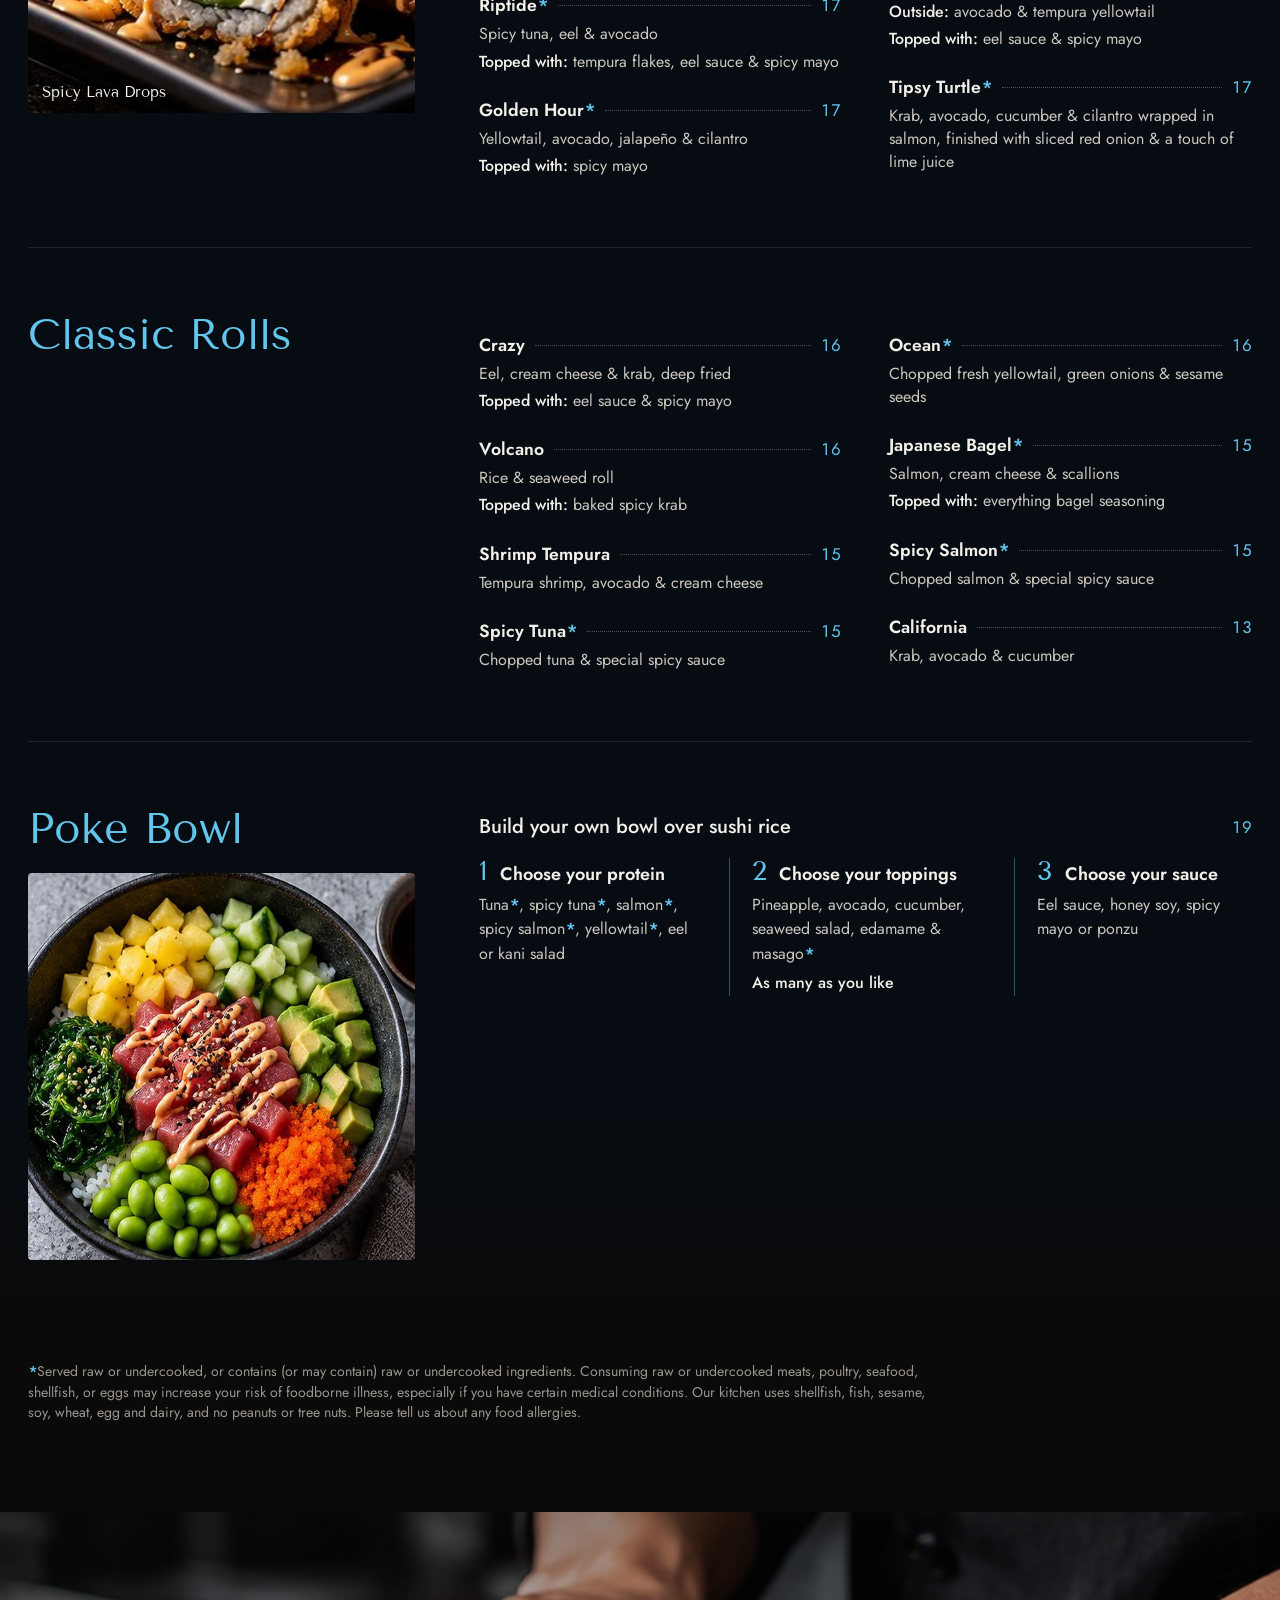
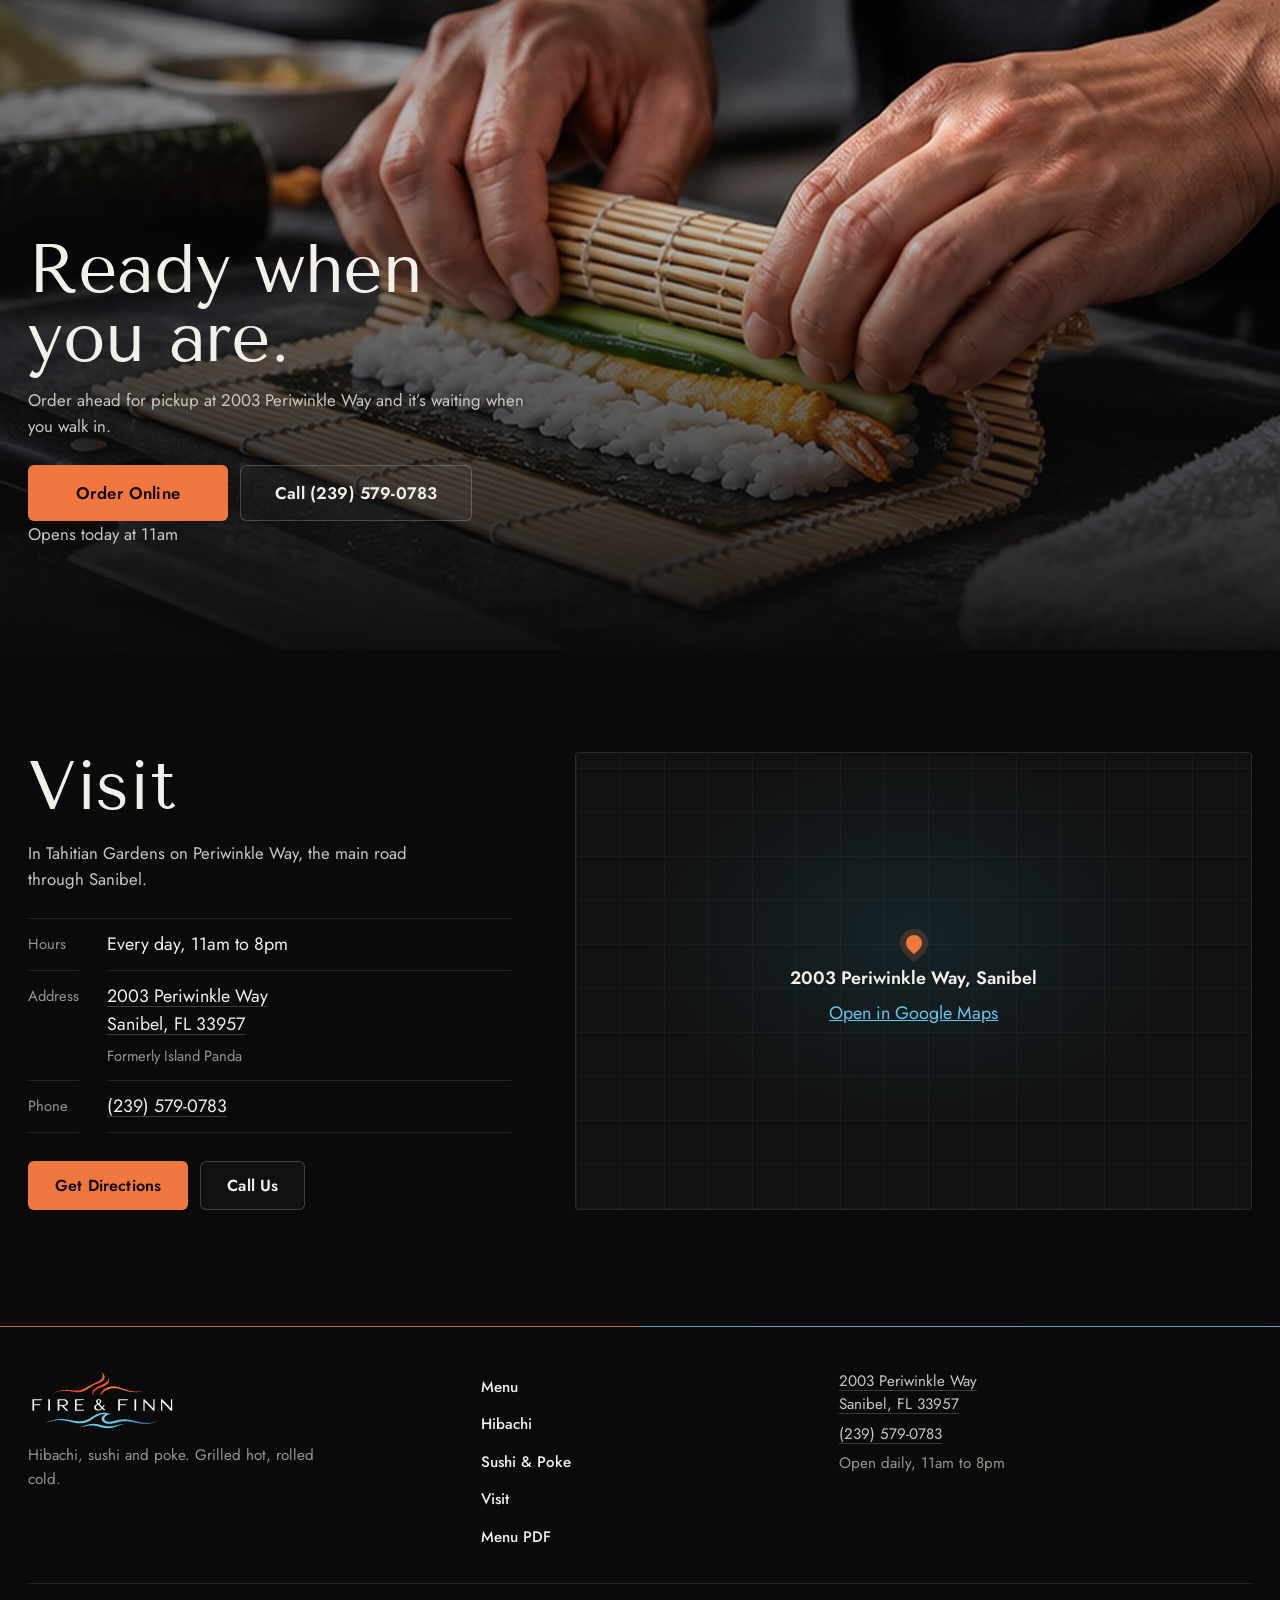
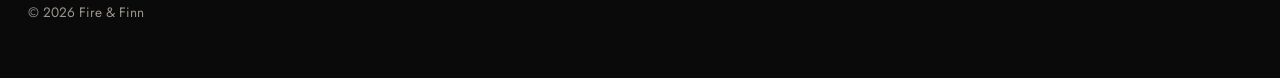
==== commit 64e0d3b0: "Fourth pass: the old name in the structured data and snippet, a share card built from the hero, a 24" ====
--- a/index.html
+++ b/index.html
@@ -4,7 +4,7 @@
   <meta charset="UTF-8">
   <meta name="viewport" content="width=device-width, initial-scale=1">
   <title>Fire &amp; Finn — Hibachi, Sushi &amp; Poke on Sanibel Island</title>
-  <meta name="description" content="Fast-casual hibachi, specialty rolls and build-your-own poke bowls at 2003 Periwinkle Way, Sanibel, FL. Open daily 11am to 8pm. Order online for pickup.">
+  <meta name="description" content="Fast-casual hibachi, specialty rolls and build-your-own poke bowls at 2003 Periwinkle Way, Sanibel, FL. Open daily 11am to 8pm. Order online for pickup. Formerly Island Panda.">
   <meta name="theme-color" content="#0a0a0b">
   <link rel="canonical" href="https://fireandfinn.com/">
 
@@ -13,12 +13,13 @@
   <meta property="og:title" content="Fire &amp; Finn — Hibachi · Sushi · Poke">
   <meta property="og:description" content="Grilled hot. Rolled cold. Hibachi, specialty rolls and build-your-own poke on Sanibel Island.">
   <meta property="og:url" content="https://fireandfinn.com/">
-  <meta property="og:image" content="https://fireandfinn.com/assets/og.jpg">
+  <meta property="og:image" content="https://fireandfinn.com/assets/og.jpg?v=2">
   <meta property="og:image:width" content="1200">
   <meta property="og:image:height" content="630">
-  <meta property="og:image:alt" content="Steak and scallops hibachi plate beside the Fire &amp; Finn logo">
+  <meta property="og:image:alt" content="A steak and scallops hibachi plate on the left, the Fire &amp; Finn roll on the right, Grilled hot. Rolled cold. between them, the Fire &amp; Finn logo top left">
   <meta name="twitter:card" content="summary_large_image">
-  <meta name="twitter:image" content="https://fireandfinn.com/assets/og.jpg">
+  <meta name="twitter:image" content="https://fireandfinn.com/assets/og.jpg?v=2">
+  <meta name="twitter:image:alt" content="A steak and scallops hibachi plate on the left, the Fire &amp; Finn roll on the right, Grilled hot. Rolled cold. between them, the Fire &amp; Finn logo top left">
 
   <link rel="icon" type="image/png" sizes="32x32" href="assets/favicon-32.png">
   <link rel="icon" type="image/png" sizes="128x128" href="assets/favicon.png">
@@ -28,8 +29,8 @@
   <link rel="preload" href="assets/fonts/Jost-400.woff2" as="font" type="font/woff2" crossorigin>
   <link rel="preload" href="assets/fonts/Jost-600.woff2" as="font" type="font/woff2" crossorigin>
   <link rel="preload" href="assets/fonts/Jost-500.woff2" as="font" type="font/woff2" crossorigin>
-  <link rel="preload" as="image" href="assets/food/hero-hibachi.jpg" imagesrcset="assets/food/hero-hibachi-640.jpg 640w, assets/food/hero-hibachi.jpg 1024w" imagesizes="(min-width: 900px) 50vw, 100vw" fetchpriority="high">
-  <link rel="preload" as="image" href="assets/food/fire-and-finn-roll.jpg" imagesrcset="assets/food/fire-and-finn-roll-640.jpg 640w, assets/food/fire-and-finn-roll-1024.jpg 1024w, assets/food/fire-and-finn-roll.jpg 1536w" imagesizes="(min-width: 900px) 50vw, 100vw" fetchpriority="high">
+  <link rel="preload" as="image" href="assets/food/hero-hibachi.jpg" imagesrcset="assets/food/hero-hibachi-640.jpg 640w, assets/food/hero-hibachi-800.jpg 800w, assets/food/hero-hibachi.jpg 1024w" imagesizes="(min-width: 900px) 50vw, 100vw" fetchpriority="high">
+  <link rel="preload" as="image" href="assets/food/fire-and-finn-roll.jpg" imagesrcset="assets/food/fire-and-finn-roll-640.jpg 640w, assets/food/fire-and-finn-roll-800.jpg 800w, assets/food/fire-and-finn-roll-1024.jpg 1024w, assets/food/fire-and-finn-roll.jpg 1536w" imagesizes="(min-width: 900px) 50vw, 100vw" fetchpriority="high">
   <link rel="stylesheet" href="styles.css?v=11">
   <script>document.documentElement.classList.add("js");</script>
 
@@ -38,9 +39,9 @@
     "@context": "https://schema.org",
     "@type": "Restaurant",
     "name": "Fire & Finn",
-    "alternateName": "Fire & Finn Hibachi · Sushi · Poke",
+    "alternateName": ["Island Panda", "Fire & Finn Hibachi · Sushi · Poke"],
     "url": "https://fireandfinn.com/",
-    "image": "https://fireandfinn.com/assets/og.jpg",
+    "image": "https://fireandfinn.com/assets/og.jpg?v=2",
     "logo": "https://fireandfinn.com/assets/logo.png",
     "telephone": "+1-239-579-0783",
     "servesCuisine": ["Japanese", "Hibachi", "Sushi", "Poke"],
@@ -59,7 +60,16 @@
         "opens": "11:00", "closes": "20:00" }
     ],
     "hasMenu": "https://fireandfinn.com/#menu",
-    "menu": "https://fireandfinn.com/menu.pdf"
+    "menu": "https://fireandfinn.com/menu.pdf",
+    "potentialAction": {
+      "@type": "OrderAction",
+      "target": {
+        "@type": "EntryPoint",
+        "urlTemplate": "https://order.toasttab.com/online/fire-and-finn-2003-periwinkle-way",
+        "actionPlatform": ["http://schema.org/DesktopWebPlatform", "http://schema.org/MobileWebPlatform"]
+      },
+      "deliveryMethod": "http://purl.org/goodrelations/v1#DeliveryModePickUp"
+    }
   }
   </script>
 </head>
@@ -89,12 +99,12 @@
   <!-- ===== Hero: the hot side and the cold side, the words in the seam between them ===== -->
   <section class="hero" aria-labelledby="hero-title">
     <a class="half hot" href="#hibachi" aria-label="Hibachi and appetizers, the hot side of the menu">
-      <img src="assets/food/hero-hibachi.jpg" srcset="assets/food/hero-hibachi-640.jpg 640w, assets/food/hero-hibachi.jpg 1024w" sizes="(min-width: 900px) 50vw, 100vw" alt="Steak and scallops hibachi over fried rice with mushrooms, zucchini, onion and bean sprouts, yum yum sauce and garlic steak sauce on the side" width="1024" height="1536" fetchpriority="high" decoding="async">
+      <img src="assets/food/hero-hibachi.jpg" srcset="assets/food/hero-hibachi-640.jpg 640w, assets/food/hero-hibachi-800.jpg 800w, assets/food/hero-hibachi.jpg 1024w" sizes="(min-width: 900px) 50vw, 100vw" alt="Steak and scallops hibachi over fried rice with mushrooms, zucchini, onion and bean sprouts, yum yum sauce and garlic steak sauce on the side" width="1024" height="1536" fetchpriority="high" decoding="async">
       <span class="embers" aria-hidden="true"></span>
       <span class="half-label"><span class="half-k">The hot side</span><span class="half-t">Hibachi &amp; starters</span></span>
     </a>
     <a class="half cold" href="#rolls" aria-label="Sushi rolls and poke, the cold side of the menu">
-      <img src="assets/food/fire-and-finn-roll.jpg" srcset="assets/food/fire-and-finn-roll-640.jpg 640w, assets/food/fire-and-finn-roll-1024.jpg 1024w, assets/food/fire-and-finn-roll.jpg 1536w" sizes="(min-width: 900px) 50vw, 100vw" alt="The Fire &amp; Finn roll: tempura shrimp, cucumber and eel inside, tuna, avocado and tempura flakes on top, eel sauce and spicy mayo" width="1536" height="1024" fetchpriority="high" decoding="async">
+      <img src="assets/food/fire-and-finn-roll.jpg" srcset="assets/food/fire-and-finn-roll-640.jpg 640w, assets/food/fire-and-finn-roll-800.jpg 800w, assets/food/fire-and-finn-roll-1024.jpg 1024w, assets/food/fire-and-finn-roll.jpg 1536w" sizes="(min-width: 900px) 50vw, 100vw" alt="The Fire &amp; Finn roll: tempura shrimp, cucumber and eel inside, tuna, avocado and tempura flakes on top, eel sauce and spicy mayo" width="1536" height="1024" fetchpriority="high" decoding="async">
       <span class="half-label"><span class="half-k">The cold side</span><span class="half-t">Sushi rolls &amp; poke</span></span>
     </a>
     <div class="hero-copy">
@@ -220,7 +230,7 @@
         </div>
         <div class="g-main">
           <article class="feature">
-          <img class="feature-photo" src="assets/food/fire-and-finn-roll-640.jpg" srcset="assets/food/fire-and-finn-roll-640.jpg 640w, assets/food/fire-and-finn-roll-1024.jpg 1024w" sizes="(min-width: 560px) 132px, 100vw" alt="" width="1536" height="1024" loading="lazy" decoding="async">
+          <img class="feature-photo" src="assets/food/fire-and-finn-roll-640.jpg" srcset="assets/food/fire-and-finn-roll-640.jpg 640w, assets/food/fire-and-finn-roll-800.jpg 800w, assets/food/fire-and-finn-roll-1024.jpg 1024w" sizes="(min-width: 560px) 132px, 100vw" alt="" width="1536" height="1024" loading="lazy" decoding="async">
           <div class="feature-body">
           <div class="dish-head">
             <span class="name">Fire &amp; Finn<span class="raw">*</span><span class="kicker">Chef’s Signature</span></span>
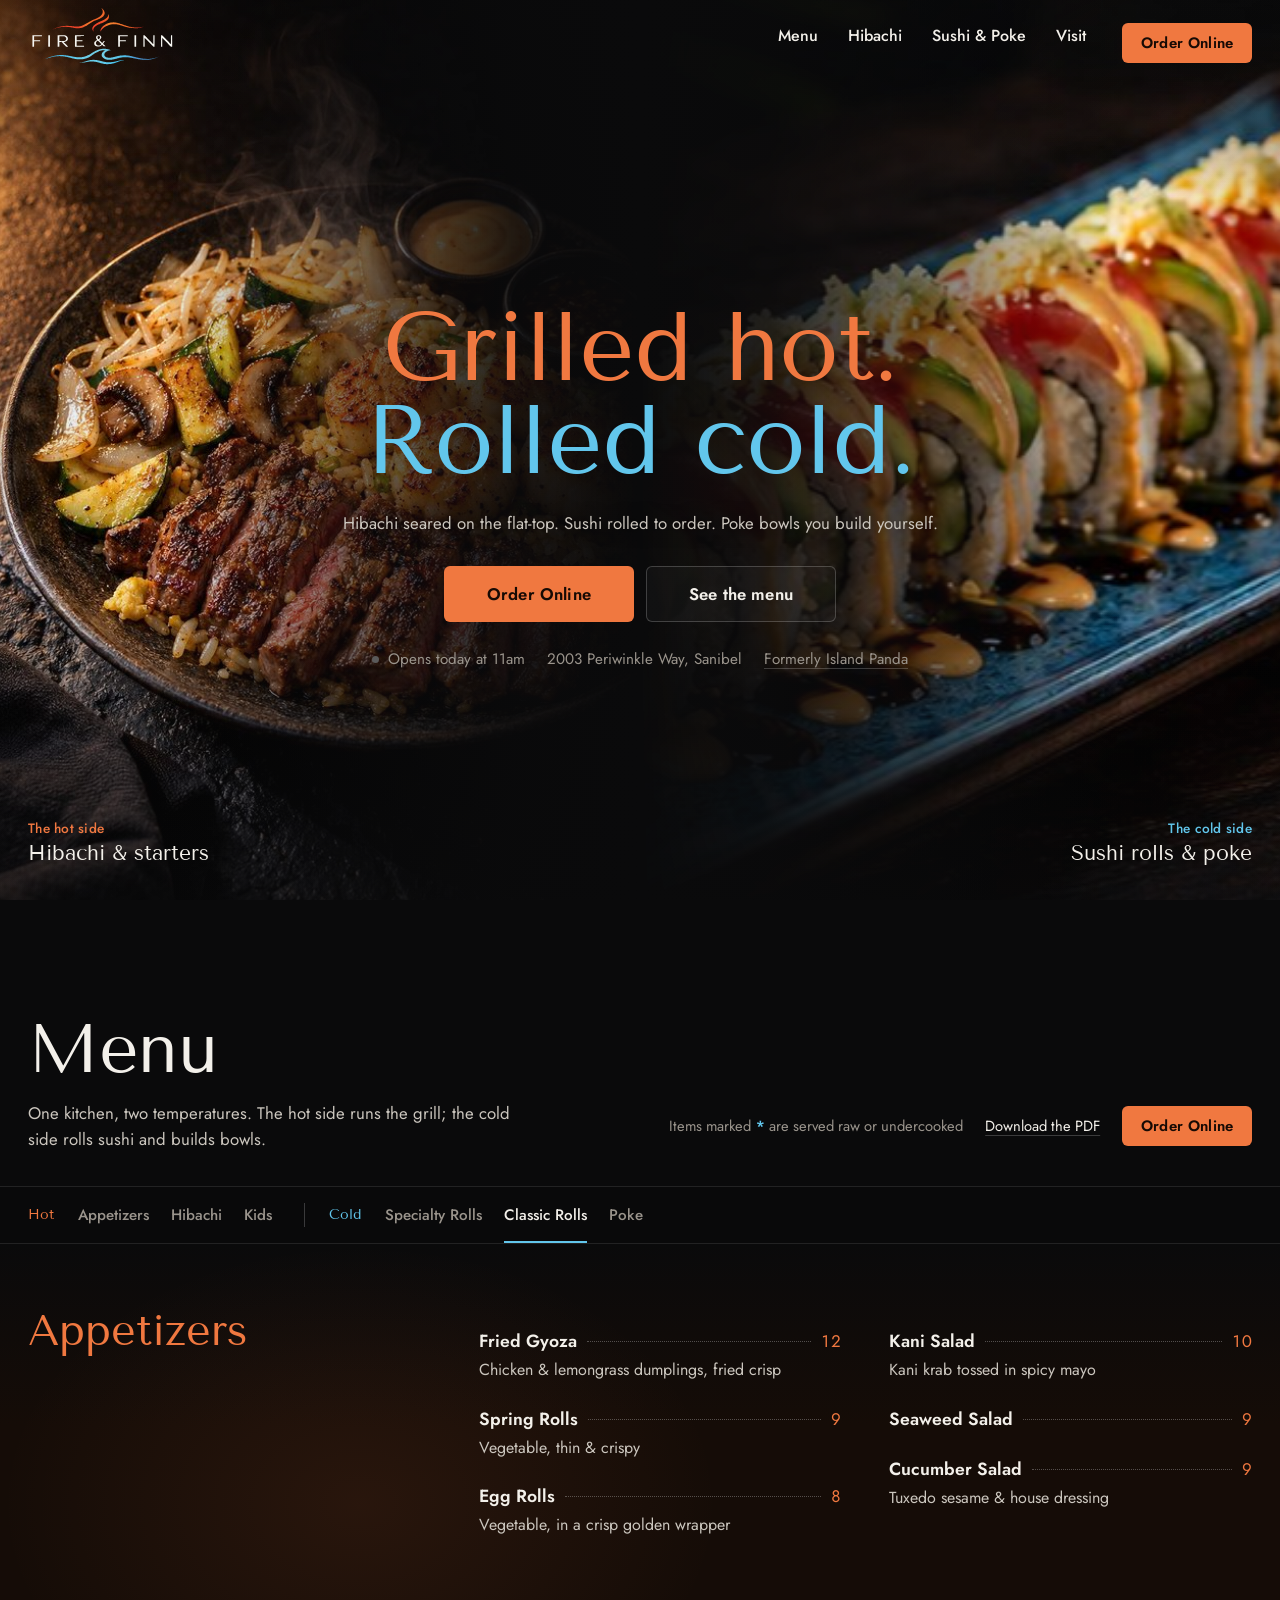
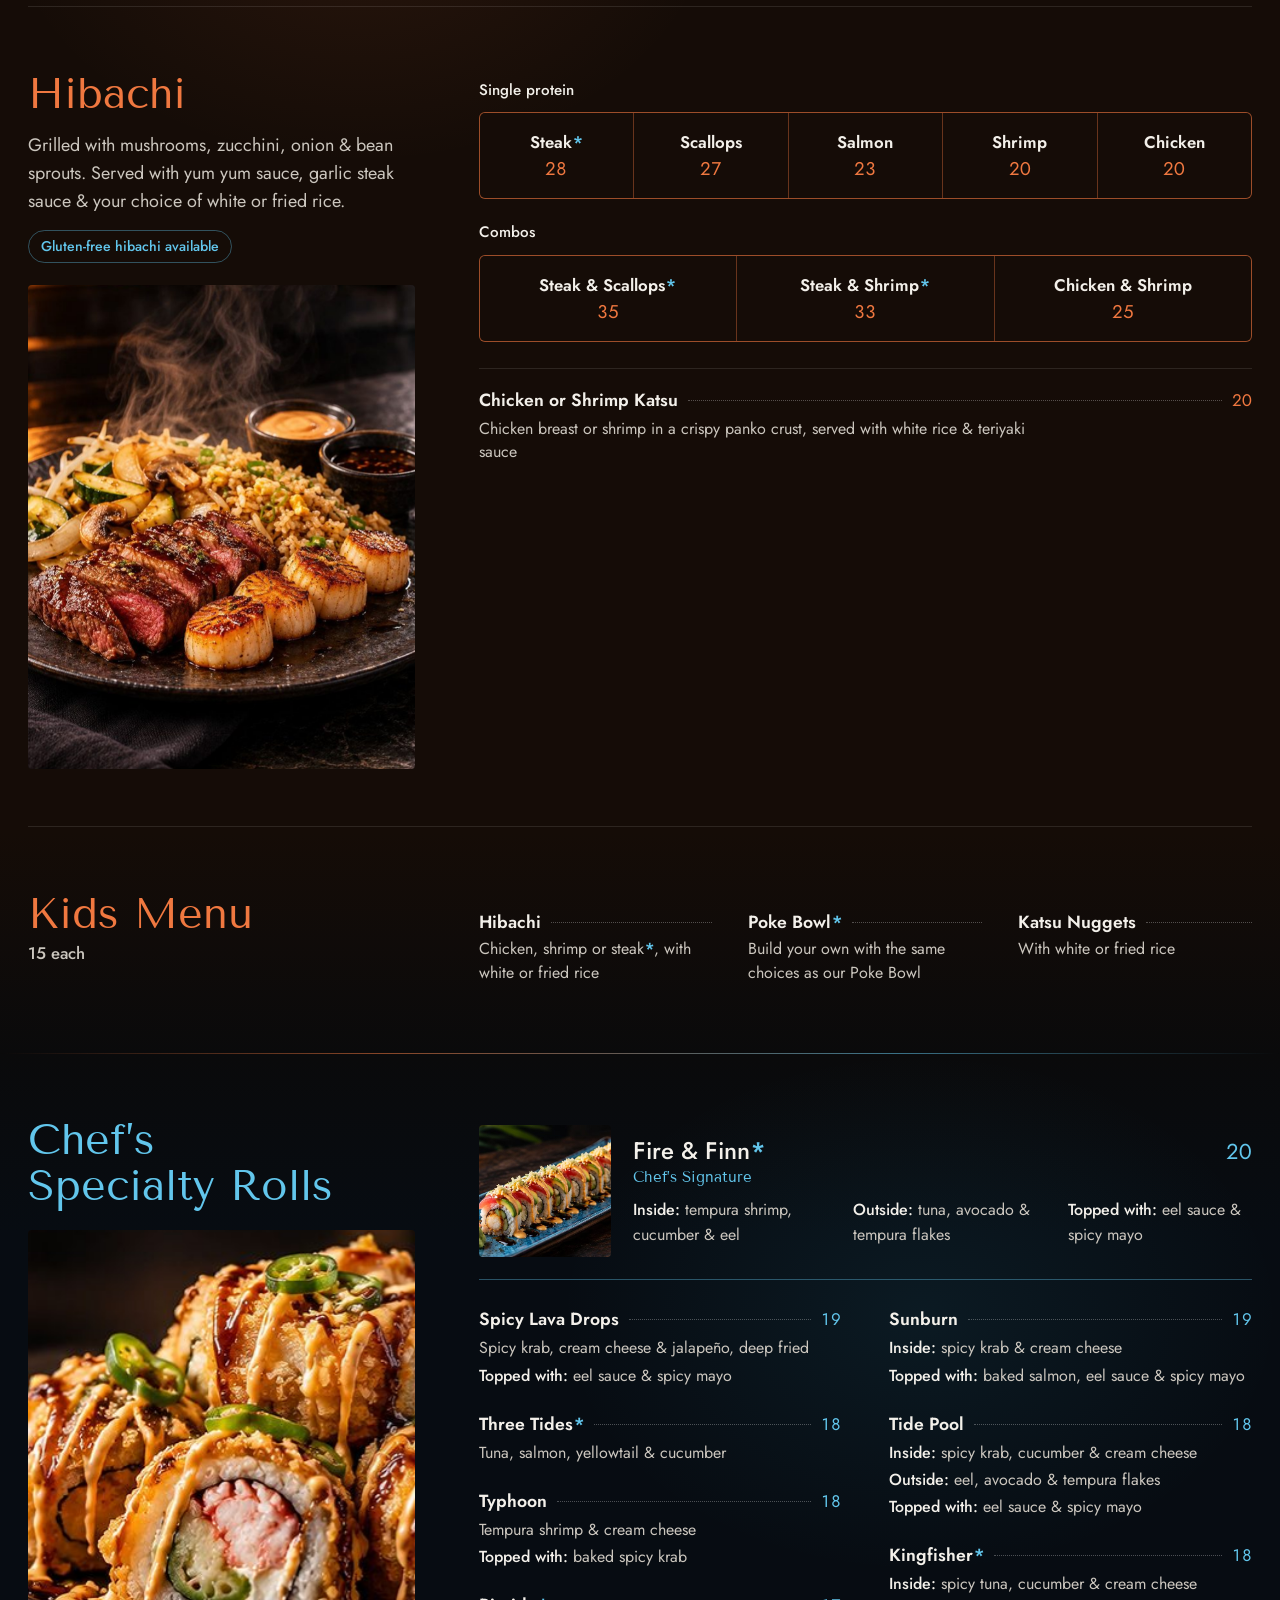
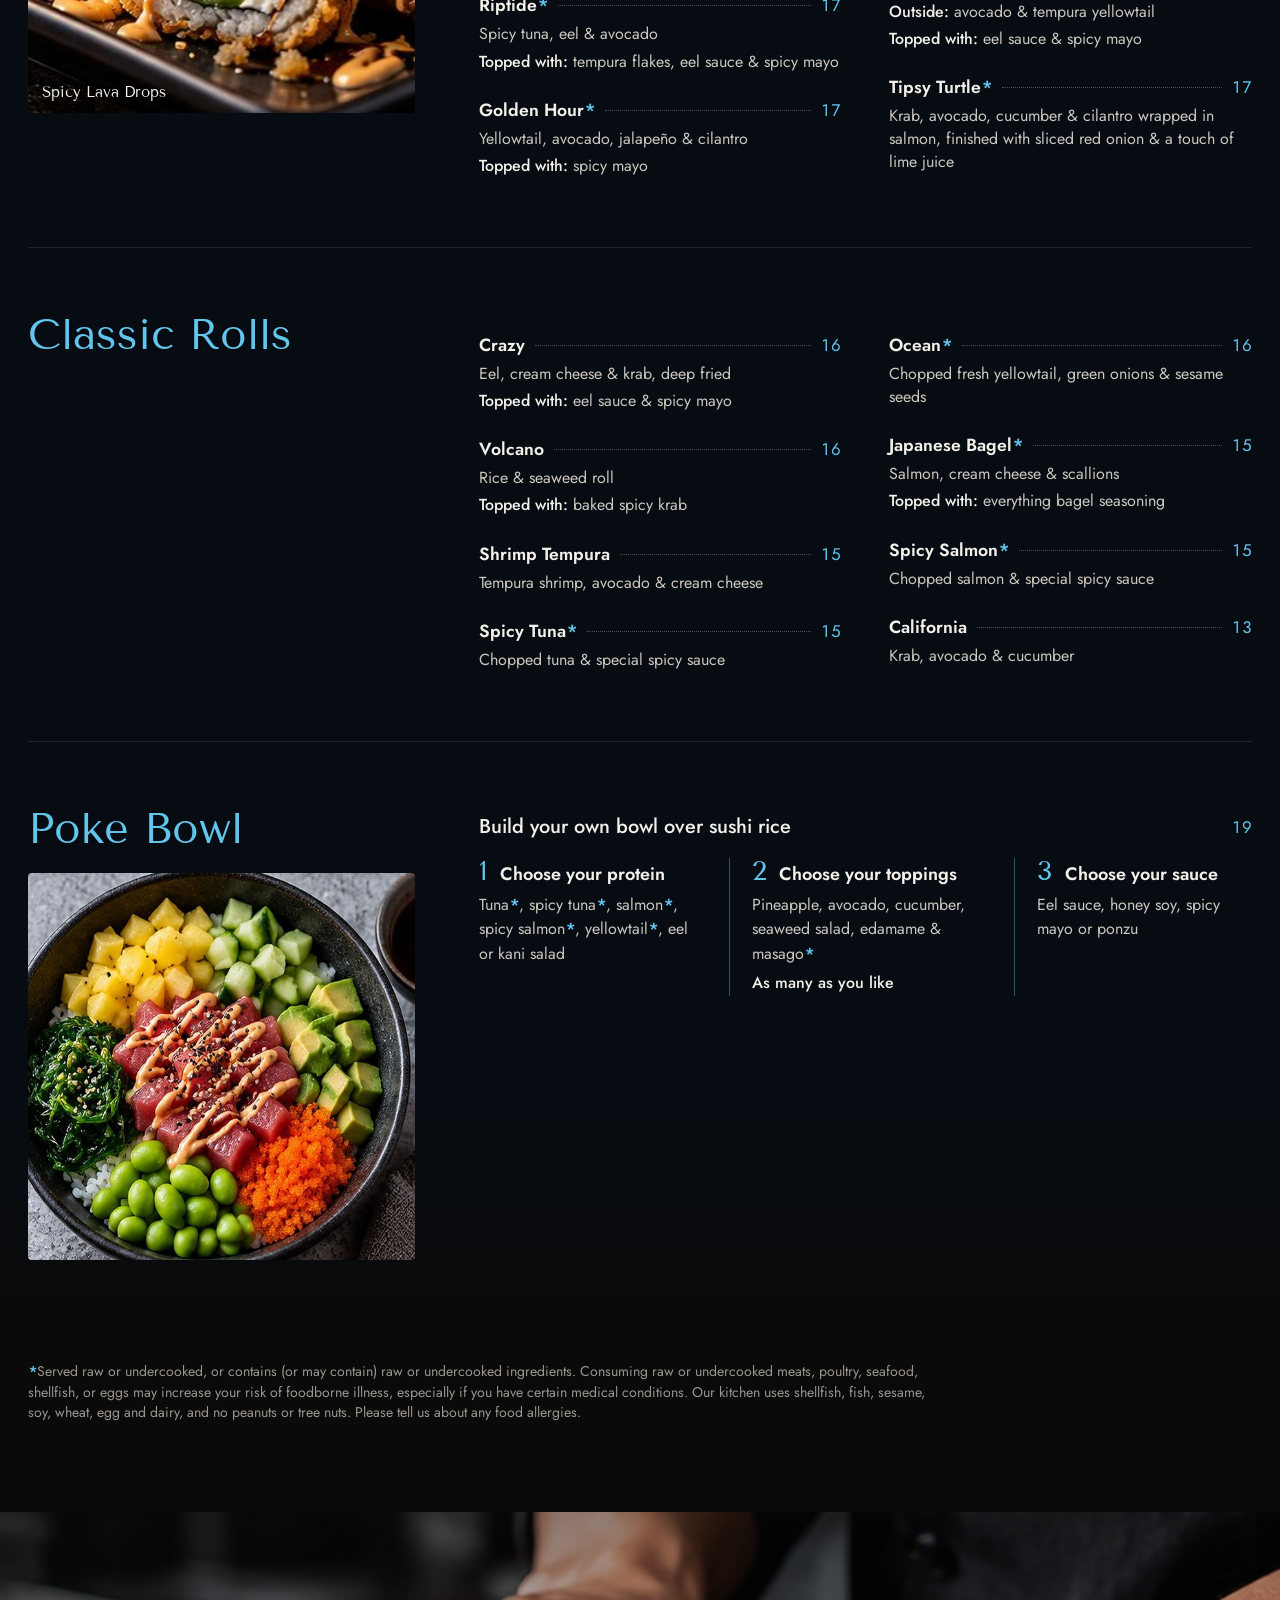
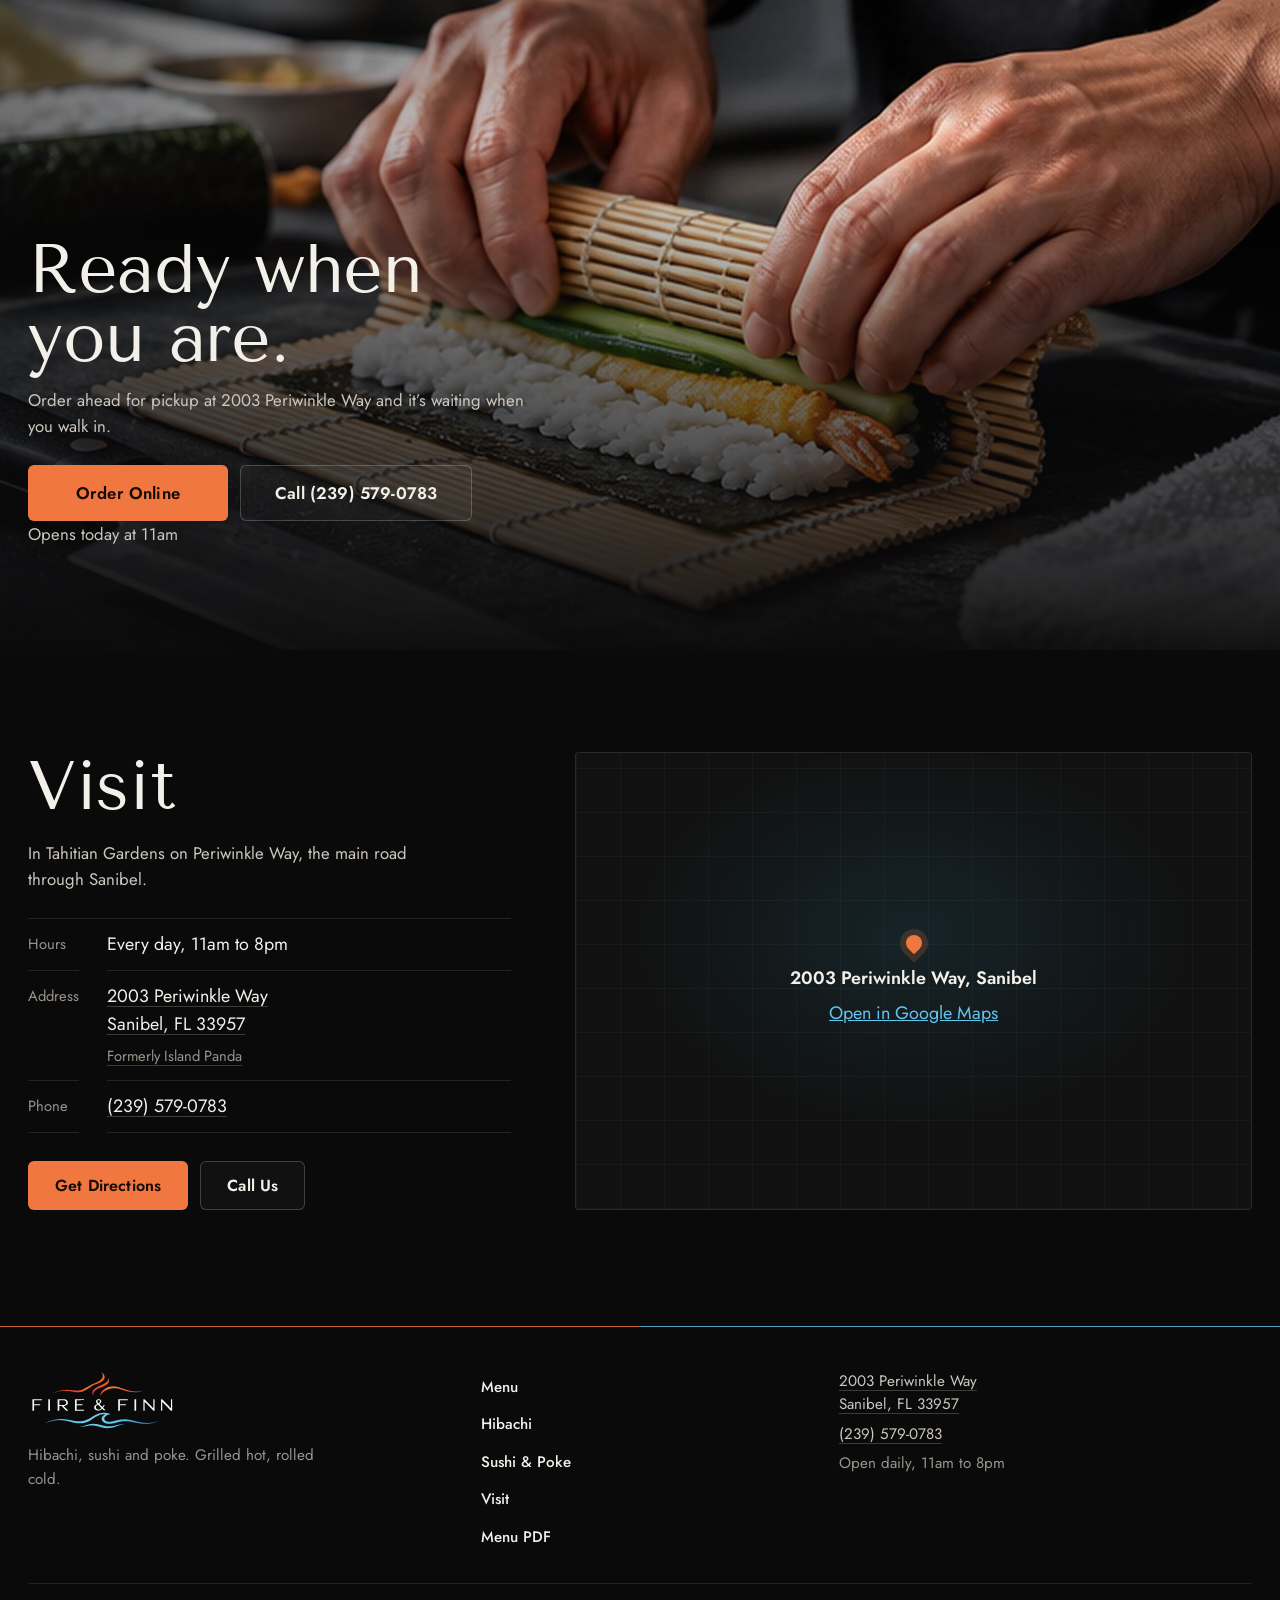
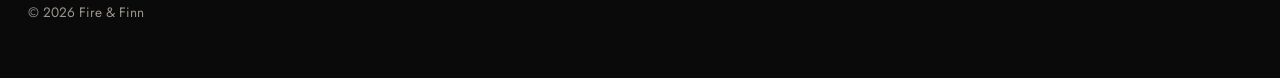
==== commit a593e5d4: "Fifth pass: /island-panda/, the page that answers a search for the old name - island-panda/index.htm" ====
--- a/index.html
+++ b/index.html
@@ -4,22 +4,22 @@
   <meta charset="UTF-8">
   <meta name="viewport" content="width=device-width, initial-scale=1">
   <title>Fire &amp; Finn — Hibachi, Sushi &amp; Poke on Sanibel Island</title>
-  <meta name="description" content="Fast-casual hibachi, specialty rolls and build-your-own poke bowls at 2003 Periwinkle Way, Sanibel, FL. Open daily 11am to 8pm. Order online for pickup. Formerly Island Panda.">
+  <meta name="description" content="Formerly Island Panda. Fast-casual hibachi, specialty rolls and build-your-own poke bowls at 2003 Periwinkle Way, Sanibel, FL. Open daily 11am to 8pm.">
   <meta name="theme-color" content="#0a0a0b">
   <link rel="canonical" href="https://fireandfinn.com/">
 
   <meta property="og:type" content="restaurant.restaurant">
   <meta property="og:site_name" content="Fire &amp; Finn">
   <meta property="og:title" content="Fire &amp; Finn — Hibachi · Sushi · Poke">
-  <meta property="og:description" content="Grilled hot. Rolled cold. Hibachi, specialty rolls and build-your-own poke on Sanibel Island.">
+  <meta property="og:description" content="Formerly Island Panda. Grilled hot. Rolled cold. Hibachi, specialty rolls and build-your-own poke on Sanibel Island.">
   <meta property="og:url" content="https://fireandfinn.com/">
   <meta property="og:image" content="https://fireandfinn.com/assets/og.jpg?v=2">
   <meta property="og:image:width" content="1200">
   <meta property="og:image:height" content="630">
-  <meta property="og:image:alt" content="A steak and scallops hibachi plate on the left, the Fire &amp; Finn roll on the right, Grilled hot. Rolled cold. between them, the Fire &amp; Finn logo top left">
+  <meta property="og:image:alt" content="The Fire &amp; Finn logo top left; a steak and scallops hibachi plate on the left, the Fire &amp; Finn roll on the right, and Grilled hot. Rolled cold. in the dark between them">
   <meta name="twitter:card" content="summary_large_image">
   <meta name="twitter:image" content="https://fireandfinn.com/assets/og.jpg?v=2">
-  <meta name="twitter:image:alt" content="A steak and scallops hibachi plate on the left, the Fire &amp; Finn roll on the right, Grilled hot. Rolled cold. between them, the Fire &amp; Finn logo top left">
+  <meta name="twitter:image:alt" content="The Fire &amp; Finn logo top left; a steak and scallops hibachi plate on the left, the Fire &amp; Finn roll on the right, and Grilled hot. Rolled cold. in the dark between them">
 
   <link rel="icon" type="image/png" sizes="32x32" href="assets/favicon-32.png">
   <link rel="icon" type="image/png" sizes="128x128" href="assets/favicon.png">
@@ -30,8 +30,8 @@
   <link rel="preload" href="assets/fonts/Jost-600.woff2" as="font" type="font/woff2" crossorigin>
   <link rel="preload" href="assets/fonts/Jost-500.woff2" as="font" type="font/woff2" crossorigin>
   <link rel="preload" as="image" href="assets/food/hero-hibachi.jpg" imagesrcset="assets/food/hero-hibachi-640.jpg 640w, assets/food/hero-hibachi-800.jpg 800w, assets/food/hero-hibachi.jpg 1024w" imagesizes="(min-width: 900px) 50vw, 100vw" fetchpriority="high">
-  <link rel="preload" as="image" href="assets/food/fire-and-finn-roll.jpg" imagesrcset="assets/food/fire-and-finn-roll-640.jpg 640w, assets/food/fire-and-finn-roll-800.jpg 800w, assets/food/fire-and-finn-roll-1024.jpg 1024w, assets/food/fire-and-finn-roll.jpg 1536w" imagesizes="(min-width: 900px) 50vw, 100vw" fetchpriority="high">
-  <link rel="stylesheet" href="styles.css?v=11">
+  <link rel="preload" as="image" href="assets/food/fire-and-finn-roll.jpg" imagesrcset="assets/food/fire-and-finn-roll-640.jpg 640w, assets/food/fire-and-finn-roll-800.jpg 800w, assets/food/fire-and-finn-roll-1024.jpg 1024w, assets/food/fire-and-finn-roll-1200.jpg 1200w, assets/food/fire-and-finn-roll.jpg 1536w" imagesizes="(min-width: 900px) 50vw, 100vw" fetchpriority="high">
+  <link rel="stylesheet" href="styles.css?v=12">
   <script>document.documentElement.classList.add("js");</script>
 
   <script type="application/ld+json">
@@ -104,7 +104,7 @@
       <span class="half-label"><span class="half-k">The hot side</span><span class="half-t">Hibachi &amp; starters</span></span>
     </a>
     <a class="half cold" href="#rolls" aria-label="Sushi rolls and poke, the cold side of the menu">
-      <img src="assets/food/fire-and-finn-roll.jpg" srcset="assets/food/fire-and-finn-roll-640.jpg 640w, assets/food/fire-and-finn-roll-800.jpg 800w, assets/food/fire-and-finn-roll-1024.jpg 1024w, assets/food/fire-and-finn-roll.jpg 1536w" sizes="(min-width: 900px) 50vw, 100vw" alt="The Fire &amp; Finn roll: tempura shrimp, cucumber and eel inside, tuna, avocado and tempura flakes on top, eel sauce and spicy mayo" width="1536" height="1024" fetchpriority="high" decoding="async">
+      <img src="assets/food/fire-and-finn-roll.jpg" srcset="assets/food/fire-and-finn-roll-640.jpg 640w, assets/food/fire-and-finn-roll-800.jpg 800w, assets/food/fire-and-finn-roll-1024.jpg 1024w, assets/food/fire-and-finn-roll-1200.jpg 1200w, assets/food/fire-and-finn-roll.jpg 1536w" sizes="(min-width: 900px) 50vw, 100vw" alt="The Fire &amp; Finn roll: tempura shrimp, cucumber and eel inside, tuna, avocado and tempura flakes on top, eel sauce and spicy mayo" width="1536" height="1024" fetchpriority="high" decoding="async">
       <span class="half-label"><span class="half-k">The cold side</span><span class="half-t">Sushi rolls &amp; poke</span></span>
     </a>
     <div class="hero-copy">
@@ -117,7 +117,7 @@
       <p class="status" id="status">
         <span><span class="dot"></span><span id="status-text">Open daily 11am–8pm</span></span>
         <span>2003 Periwinkle Way, Sanibel</span>
-        <span>Formerly Island Panda</span>
+        <span><a href="/island-panda/">Formerly Island Panda</a></span>
       </p>
     </div>
   </section>
@@ -366,7 +366,7 @@
         <p class="visit-lead">In Tahitian Gardens on Periwinkle Way, the main road through Sanibel.</p>
         <dl>
           <dt>Hours</dt><dd>Every day, 11am to 8pm</dd>
-          <dt>Address</dt><dd><a href="https://www.google.com/maps/dir/?api=1&amp;destination=2003+Periwinkle+Way,+Sanibel,+FL+33957" target="_blank" rel="noopener">2003 Periwinkle Way<br>Sanibel, FL 33957</a><span class="formerly">Formerly Island Panda</span></dd>
+          <dt>Address</dt><dd><a href="https://www.google.com/maps/dir/?api=1&amp;destination=2003+Periwinkle+Way,+Sanibel,+FL+33957" target="_blank" rel="noopener">2003 Periwinkle Way<br>Sanibel, FL 33957</a><span class="formerly"><a href="/island-panda/">Formerly Island Panda</a></span></dd>
           <dt>Phone</dt><dd><a href="tel:+12395790783">(239) 579-0783</a></dd>
         </dl>
         <div class="cta left">
@@ -411,6 +411,6 @@
   <a class="btn btn-ghost" href="https://www.google.com/maps/dir/?api=1&amp;destination=2003+Periwinkle+Way,+Sanibel,+FL+33957" target="_blank" rel="noopener">Directions</a>
 </nav>
 
-<script src="app.js?v=11"></script>
+<script src="app.js?v=12"></script>
 </body>
 </html>
--- a/styles.css
+++ b/styles.css
@@ -416,3 +416,46 @@
 .err h1 .hot { color: var(--fire); }
 .err h1 .cold { color: var(--sea); }
 .err .lead { max-width: 26em; margin: 0 0 26px; color: var(--muted); font-size: 1.1rem; }
+
+/* ---------- /island-panda/: one screen of story, one of proof, in the site's own system ---------- */
+.story { position: relative; padding: calc(var(--header) + 40px) 0 48px; }
+.story-grid { display: grid; gap: 36px; align-items: center; }
+.story h1 { margin: 0 0 20px; color: var(--ink); font: 400 clamp(2.5rem, 7.5vw, 4.8rem)/1.02 var(--display); letter-spacing: -.01em; }
+.story h1 span { display: block; }   /* three lines, like the door poster: the old name, the turn, the new name */
+.story h1 .was { color: var(--dim); }
+.story h1 .now { font-size: .62em; line-height: 1.5; color: var(--muted); }
+.story h1 .brand-line { white-space: nowrap; }
+.story .lead { max-width: 28em; margin: 0 0 26px; color: var(--muted); font-size: clamp(1.05rem, 1.3vw, 1.2rem); text-wrap: pretty; }
+.story .lead b { color: var(--ink); font-weight: 500; }
+.story .cta .btn { flex: 1 1 100%; }
+@media (min-width: 560px) { .story .cta .btn { flex: 0 1 auto; min-width: 190px; } }
+/* the hero idea in one frame: hot left, cold right, the seam between them */
+.story-photos { position: relative; display: grid; grid-template-columns: 1fr 1fr; border-radius: 4px; overflow: hidden; aspect-ratio: 4 / 3; background: #0f0d0c; }
+.story-photos img { width: 100%; height: 100%; object-fit: cover; display: block; }
+.story-photos .hot-img { object-position: 30% 55%; }
+.story-photos .cold-img { object-position: 70% 50%; }
+.story-photos::after { content: ""; position: absolute; inset: 0; pointer-events: none; background: linear-gradient(90deg, rgba(10, 10, 11, 0) 32%, rgba(10, 10, 11, .88) 50%, rgba(10, 10, 11, 0) 68%); }
+.story-photos::before { content: ""; position: absolute; left: 0; right: 0; bottom: 0; height: 1px; z-index: 1; background: linear-gradient(90deg, var(--fire) 0 50%, var(--sea) 50% 100%); opacity: .85; }
+@media (min-width: 900px) {
+  .story { min-height: 100svh; display: grid; align-items: center; padding-top: calc(var(--header) + 48px); }
+  .story-grid { grid-template-columns: 1.05fr 1fr; gap: 56px; }
+  .story-photos { aspect-ratio: 5 / 4; }
+}
+.proof { padding: 56px 0 8px; border-top: 1px solid var(--line); }
+.proof-grid { display: grid; gap: 40px; }
+@media (min-width: 760px) { .proof { padding-top: 72px; } .proof-grid { grid-template-columns: repeat(3, 1fr); gap: 40px 48px; } }
+.proof h2 { margin: 0 0 16px; color: var(--accent); font: 400 1.5rem/1.2 var(--display); }
+.proof ul { list-style: none; margin: 0; padding: 0; display: grid; gap: 12px; color: var(--muted); }
+.proof li b { color: var(--ink); font-weight: 500; }
+.proof li a { text-underline-offset: 4px; text-decoration-color: var(--line-strong); transition: color .2s var(--ease), text-decoration-color .2s var(--ease); }
+.proof li a:hover { color: var(--ink); text-decoration-color: currentColor; }
+.proof .quote { margin: 10px 0 0; padding-left: 14px; border-left: 2px solid var(--accent-line); }
+.proof .q-name { color: var(--ink); font-weight: 500; }
+.proof .q-price { color: var(--dim); margin-left: 6px; }
+.proof .cta { margin: 16px 0 0; }
+.proof .cta .btn { flex: 1 1 100%; }
+@media (min-width: 560px) { .proof .cta .btn { flex: 0 1 auto; } }
+.proof .note { margin: 18px 0 0; color: var(--dim); font-size: .95rem; }
+/* the two "Formerly Island Panda" lines on the home page link to it, in the same muted voice */
+.status a, .visit .formerly a { text-underline-offset: 4px; text-decoration-color: var(--line-strong); transition: color .2s var(--ease), text-decoration-color .2s var(--ease); }
+.status a:hover, .visit .formerly a:hover { color: var(--ink); text-decoration-color: currentColor; }
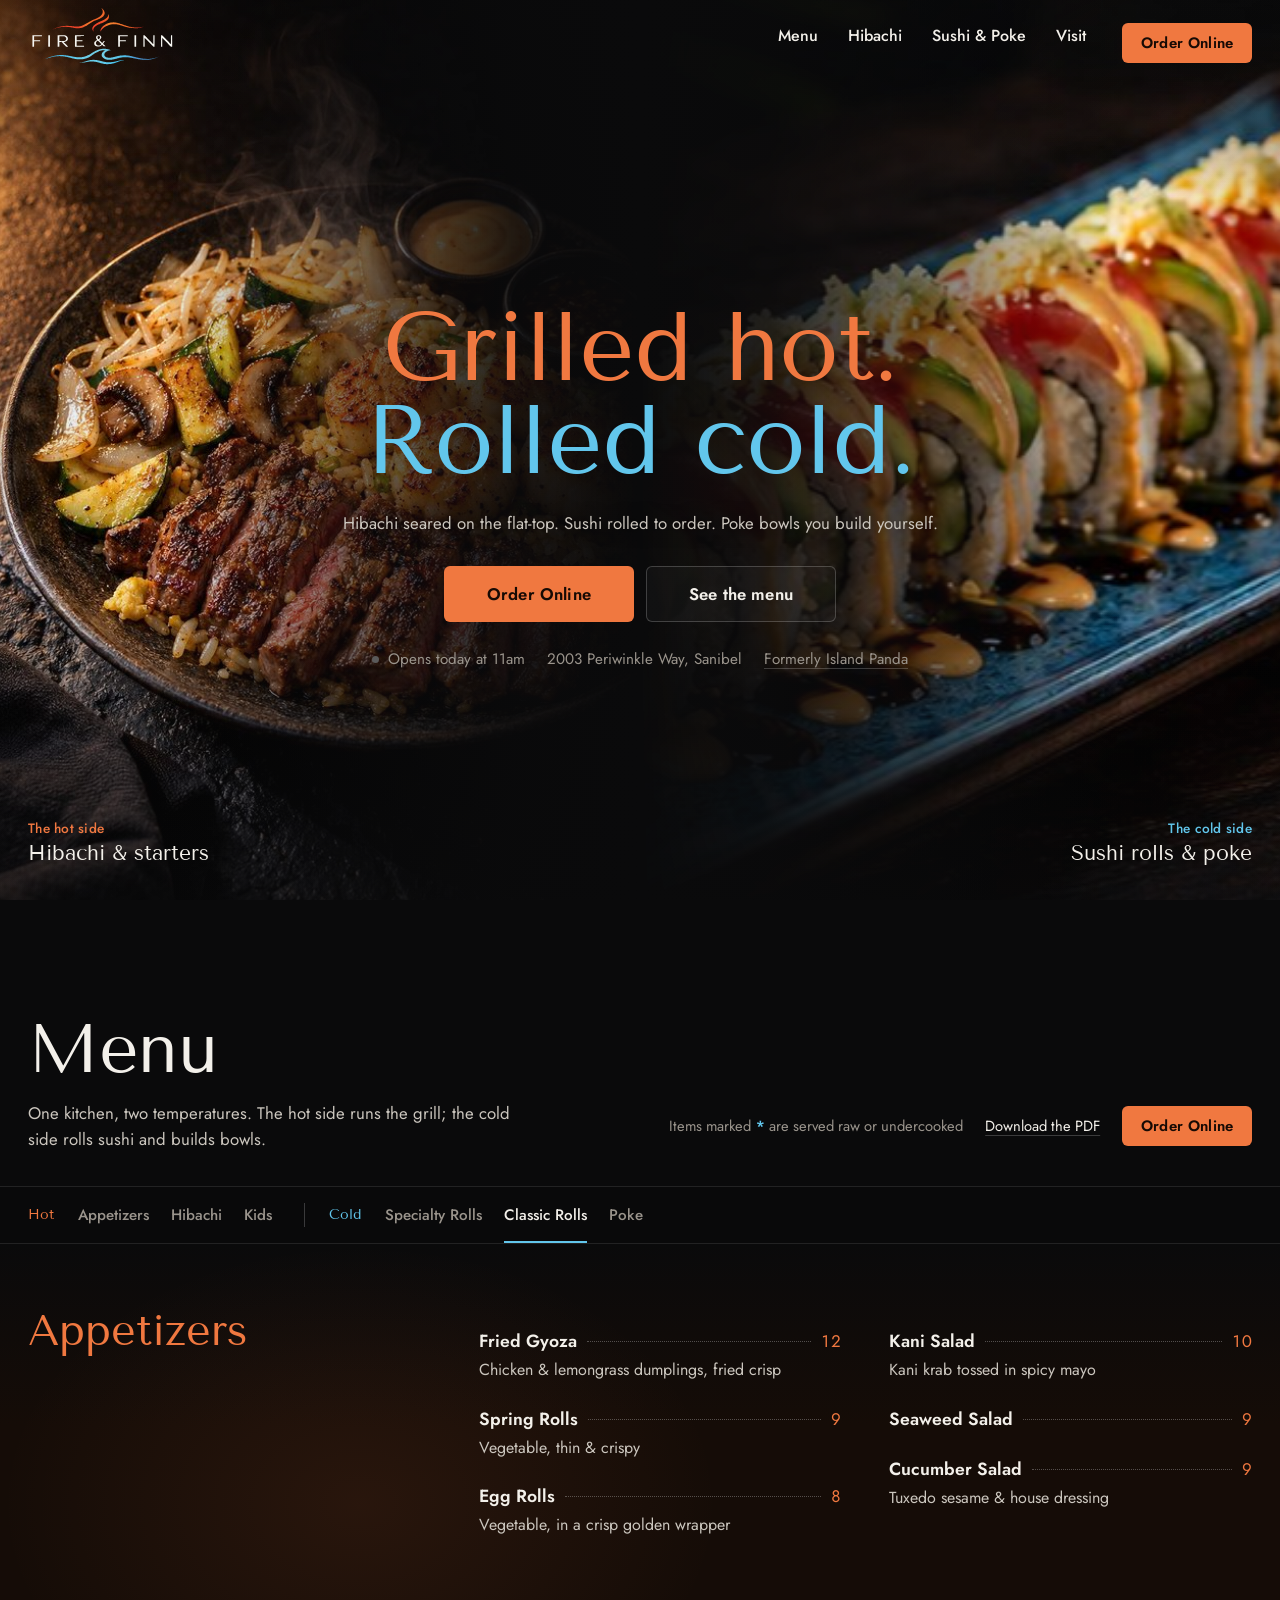
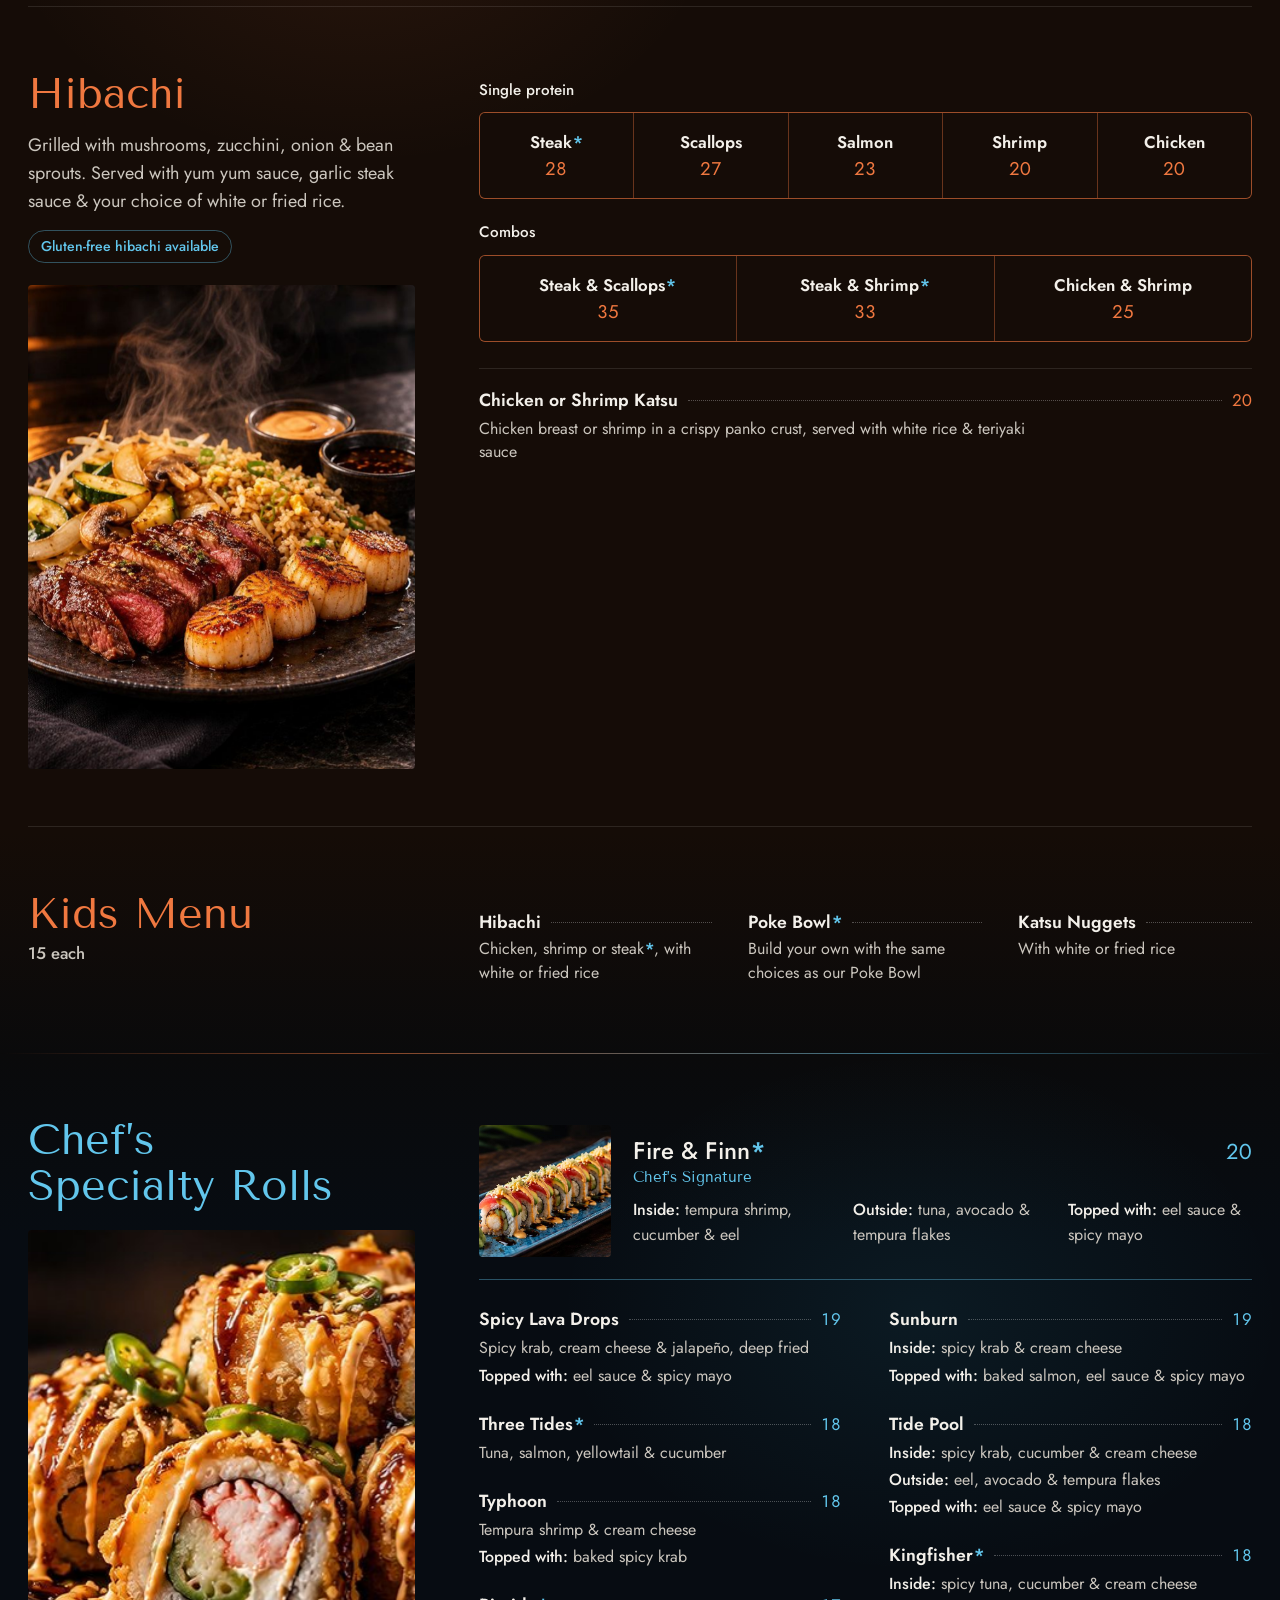
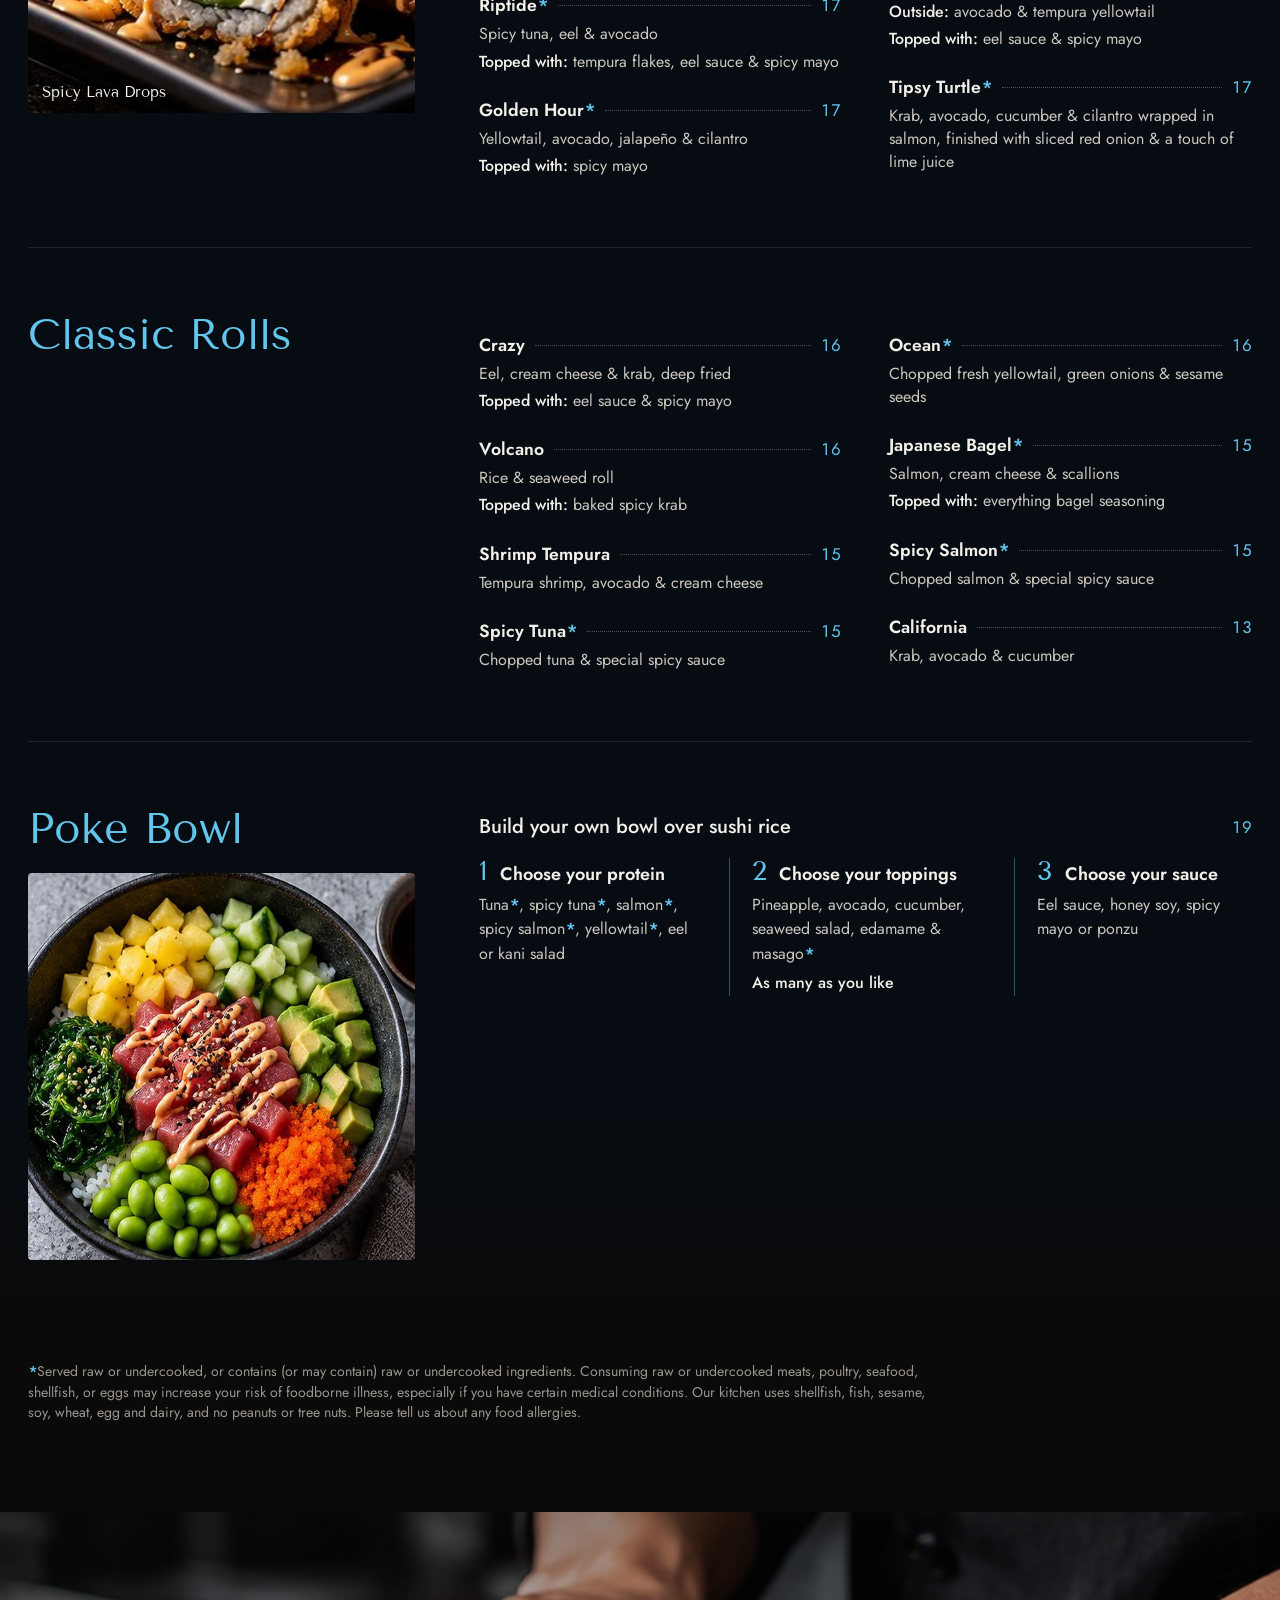
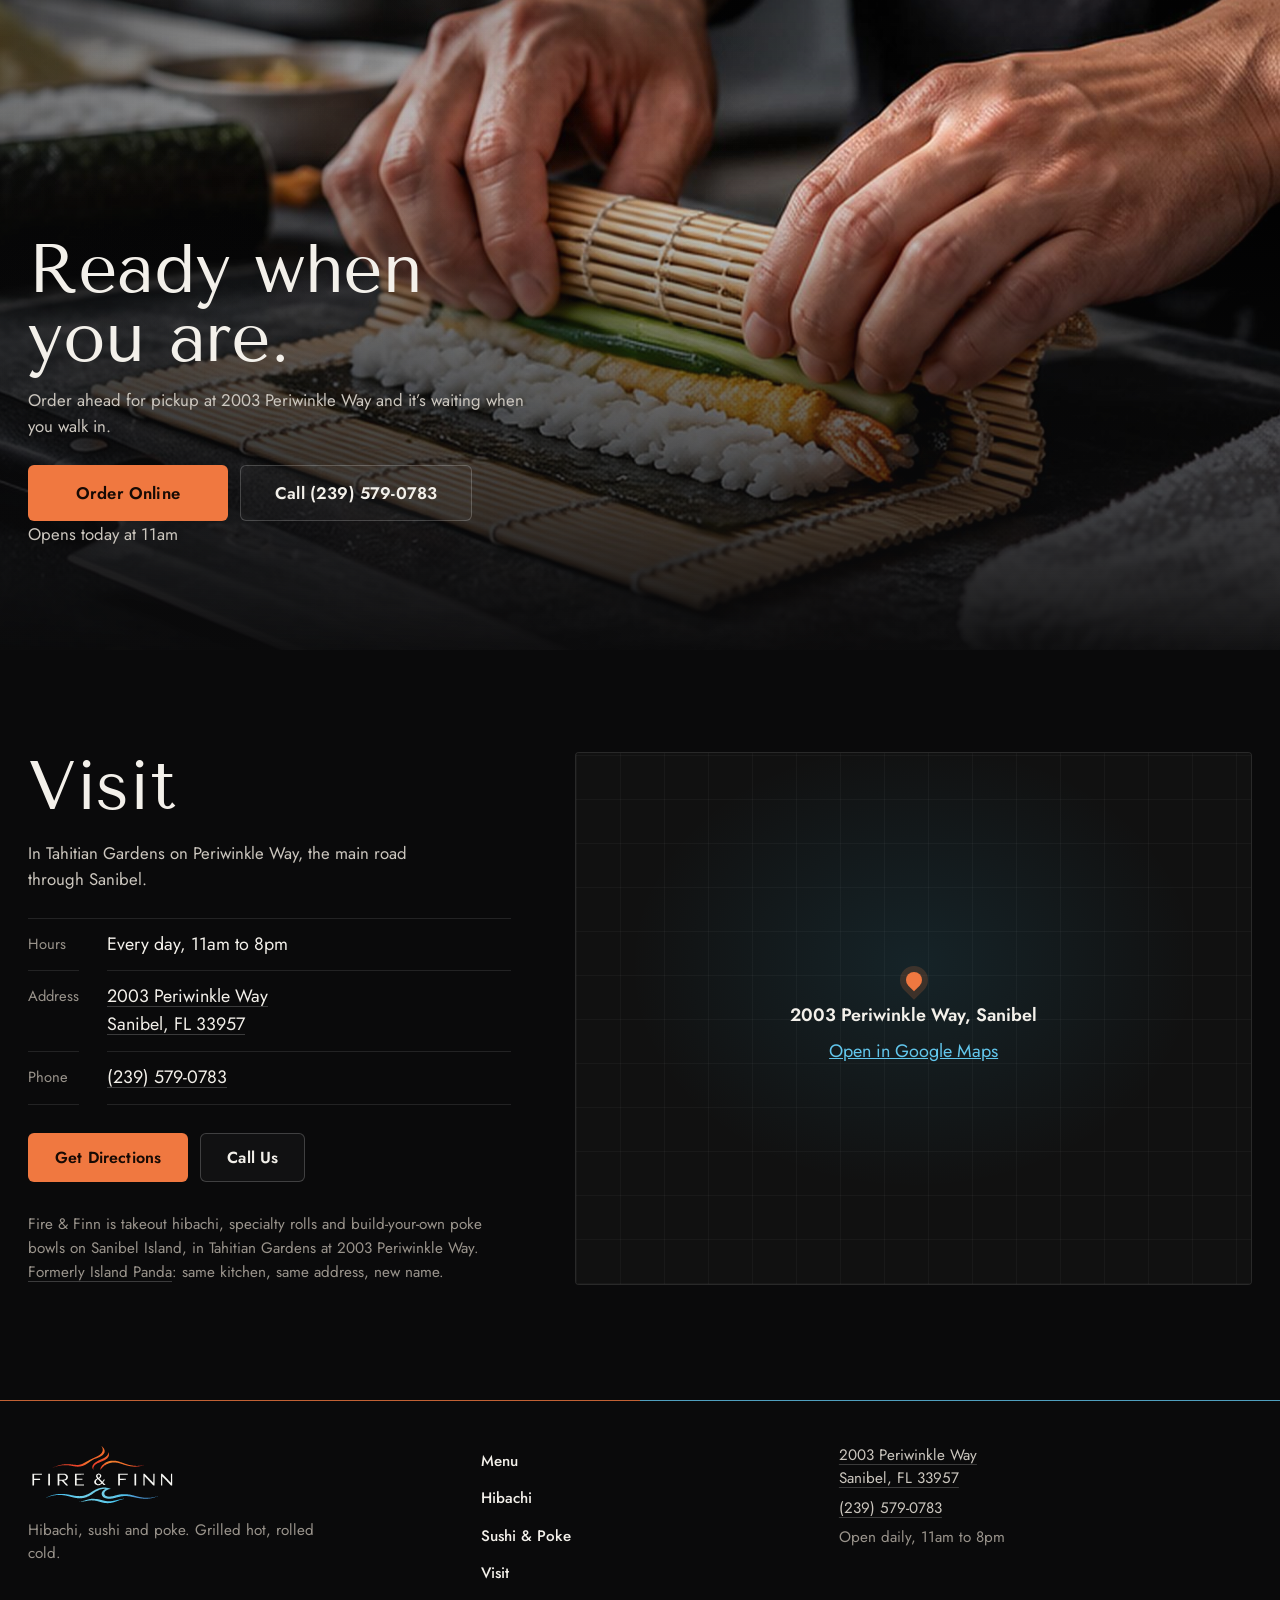
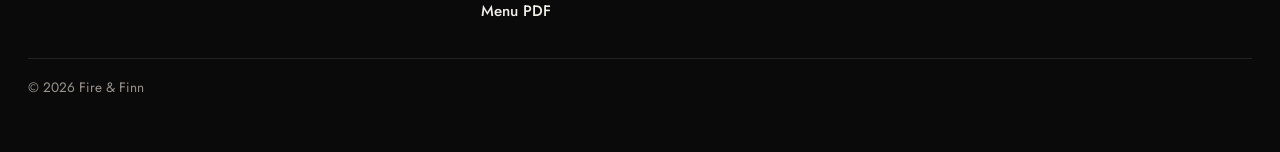
==== commit d19de8f8: "SEO pass: schema graph with Google's pin, map and listings; a Visit line in the site's own words; br" ====
--- a/index.html
+++ b/index.html
@@ -4,12 +4,13 @@
   <meta charset="UTF-8">
   <meta name="viewport" content="width=device-width, initial-scale=1">
   <title>Fire &amp; Finn — Hibachi, Sushi &amp; Poke on Sanibel Island</title>
-  <meta name="description" content="Formerly Island Panda. Fast-casual hibachi, specialty rolls and build-your-own poke bowls at 2003 Periwinkle Way, Sanibel, FL. Open daily 11am to 8pm.">
+  <meta name="description" content="Formerly Island Panda. Takeout hibachi, specialty rolls and build-your-own poke bowls at 2003 Periwinkle Way, Sanibel, FL. Open daily 11am to 8pm.">
   <meta name="theme-color" content="#0a0a0b">
   <link rel="canonical" href="https://fireandfinn.com/">
 
   <meta property="og:type" content="restaurant.restaurant">
   <meta property="og:site_name" content="Fire &amp; Finn">
+  <meta property="og:locale" content="en_US">
   <meta property="og:title" content="Fire &amp; Finn — Hibachi · Sushi · Poke">
   <meta property="og:description" content="Formerly Island Panda. Grilled hot. Rolled cold. Hibachi, specialty rolls and build-your-own poke on Sanibel Island.">
   <meta property="og:url" content="https://fireandfinn.com/">
@@ -22,6 +23,7 @@
   <meta name="twitter:image:alt" content="The Fire &amp; Finn logo top left; a steak and scallops hibachi plate on the left, the Fire &amp; Finn roll on the right, and Grilled hot. Rolled cold. in the dark between them">
 
   <link rel="icon" type="image/png" sizes="32x32" href="assets/favicon-32.png">
+  <link rel="icon" type="image/png" sizes="96x96" href="assets/favicon-96.png">
   <link rel="icon" type="image/png" sizes="128x128" href="assets/favicon.png">
   <link rel="apple-touch-icon" href="assets/apple-touch-icon.png">
 
@@ -31,45 +33,69 @@
   <link rel="preload" href="assets/fonts/Jost-500.woff2" as="font" type="font/woff2" crossorigin>
   <link rel="preload" as="image" href="assets/food/hero-hibachi.jpg" imagesrcset="assets/food/hero-hibachi-640.jpg 640w, assets/food/hero-hibachi-800.jpg 800w, assets/food/hero-hibachi.jpg 1024w" imagesizes="(min-width: 900px) 50vw, 100vw" fetchpriority="high">
   <link rel="preload" as="image" href="assets/food/fire-and-finn-roll.jpg" imagesrcset="assets/food/fire-and-finn-roll-640.jpg 640w, assets/food/fire-and-finn-roll-800.jpg 800w, assets/food/fire-and-finn-roll-1024.jpg 1024w, assets/food/fire-and-finn-roll-1200.jpg 1200w, assets/food/fire-and-finn-roll.jpg 1536w" imagesizes="(min-width: 900px) 50vw, 100vw" fetchpriority="high">
-  <link rel="stylesheet" href="styles.css?v=12">
+  <link rel="stylesheet" href="styles.css?v=14">
   <script>document.documentElement.classList.add("js");</script>
 
   <script type="application/ld+json">
   {
     "@context": "https://schema.org",
-    "@type": "Restaurant",
-    "name": "Fire & Finn",
-    "alternateName": ["Island Panda", "Fire & Finn Hibachi · Sushi · Poke"],
-    "url": "https://fireandfinn.com/",
-    "image": "https://fireandfinn.com/assets/og.jpg?v=2",
-    "logo": "https://fireandfinn.com/assets/logo.png",
-    "telephone": "+1-239-579-0783",
-    "servesCuisine": ["Japanese", "Hibachi", "Sushi", "Poke"],
-    "priceRange": "$$",
-    "address": {
-      "@type": "PostalAddress",
-      "streetAddress": "2003 Periwinkle Way",
-      "addressLocality": "Sanibel",
-      "addressRegion": "FL",
-      "postalCode": "33957",
-      "addressCountry": "US"
-    },
-    "openingHoursSpecification": [
-      { "@type": "OpeningHoursSpecification",
-        "dayOfWeek": ["Monday", "Tuesday", "Wednesday", "Thursday", "Friday", "Saturday", "Sunday"],
-        "opens": "11:00", "closes": "20:00" }
-    ],
-    "hasMenu": "https://fireandfinn.com/#menu",
-    "menu": "https://fireandfinn.com/menu.pdf",
-    "potentialAction": {
-      "@type": "OrderAction",
-      "target": {
-        "@type": "EntryPoint",
-        "urlTemplate": "https://order.toasttab.com/online/fire-and-finn-2003-periwinkle-way",
-        "actionPlatform": ["http://schema.org/DesktopWebPlatform", "http://schema.org/MobileWebPlatform"]
+    "@graph": [
+      {
+        "@type": "Restaurant",
+        "@id": "https://fireandfinn.com/#restaurant",
+        "name": "Fire & Finn",
+        "alternateName": ["Fire and Finn", "Island Panda"],
+        "description": "Takeout hibachi, specialty rolls and build-your-own poke bowls on Sanibel Island, Florida. Formerly Island Panda: same kitchen, same address, new name.",
+        "url": "https://fireandfinn.com/",
+        "image": { "@type": "ImageObject", "url": "https://fireandfinn.com/assets/og.jpg?v=2", "width": 1200, "height": 630 },
+        "logo": { "@type": "ImageObject", "url": "https://fireandfinn.com/assets/logo.png", "width": 2000, "height": 931 },
+        "telephone": "+1-239-579-0783",
+        "servesCuisine": ["Japanese", "Hibachi", "Sushi", "Poke"],
+        "priceRange": "$$",
+        "acceptsReservations": false,
+        "address": {
+          "@type": "PostalAddress",
+          "streetAddress": "2003 Periwinkle Way",
+          "addressLocality": "Sanibel",
+          "addressRegion": "FL",
+          "postalCode": "33957",
+          "addressCountry": "US"
+        },
+        "geo": { "@type": "GeoCoordinates", "latitude": 26.4385265, "longitude": -82.0666332 },
+        "hasMap": "https://maps.google.com/?cid=258235692591613504",
+        "openingHoursSpecification": [
+          { "@type": "OpeningHoursSpecification",
+            "dayOfWeek": ["Monday", "Tuesday", "Wednesday", "Thursday", "Friday", "Saturday", "Sunday"],
+            "opens": "11:00", "closes": "20:00" }
+        ],
+        "hasMenu": "https://fireandfinn.com/#menu",
+        "menu": "https://fireandfinn.com/menu.pdf",
+        "sameAs": [
+          "https://maps.google.com/?cid=258235692591613504",
+          "https://www.tripadvisor.com/Restaurant_Review-g16970438-d34381739-Reviews-Island_Panda-Sanibel_Sanibel_Island_Florida.html",
+          "https://www.yelp.com/biz/island-panda-sanibel-island",
+          "https://maps.apple.com/place?place-id=IBAA8228DA77A897D",
+          "https://www.doordash.com/store/island-panda-sanibel-45540707/"
+        ],
+        "potentialAction": {
+          "@type": "OrderAction",
+          "target": {
+            "@type": "EntryPoint",
+            "urlTemplate": "https://order.toasttab.com/online/fire-and-finn-2003-periwinkle-way",
+            "actionPlatform": ["http://schema.org/DesktopWebPlatform", "http://schema.org/MobileWebPlatform"]
+          },
+          "deliveryMethod": "http://purl.org/goodrelations/v1#DeliveryModePickUp"
+        }
       },
-      "deliveryMethod": "http://purl.org/goodrelations/v1#DeliveryModePickUp"
-    }
+      {
+        "@type": "WebSite",
+        "@id": "https://fireandfinn.com/#website",
+        "name": "Fire & Finn",
+        "alternateName": "Fire and Finn",
+        "url": "https://fireandfinn.com/",
+        "publisher": { "@id": "https://fireandfinn.com/#restaurant" }
+      }
+    ]
   }
   </script>
 </head>
@@ -366,13 +392,14 @@
         <p class="visit-lead">In Tahitian Gardens on Periwinkle Way, the main road through Sanibel.</p>
         <dl>
           <dt>Hours</dt><dd>Every day, 11am to 8pm</dd>
-          <dt>Address</dt><dd><a href="https://www.google.com/maps/dir/?api=1&amp;destination=2003+Periwinkle+Way,+Sanibel,+FL+33957" target="_blank" rel="noopener">2003 Periwinkle Way<br>Sanibel, FL 33957</a><span class="formerly"><a href="/island-panda/">Formerly Island Panda</a></span></dd>
+          <dt>Address</dt><dd><a href="https://www.google.com/maps/dir/?api=1&amp;destination=2003+Periwinkle+Way,+Sanibel,+FL+33957" target="_blank" rel="noopener">2003 Periwinkle Way<br>Sanibel, FL 33957</a></dd>
           <dt>Phone</dt><dd><a href="tel:+12395790783">(239) 579-0783</a></dd>
         </dl>
         <div class="cta left">
           <a class="btn btn-fire" href="https://www.google.com/maps/dir/?api=1&amp;destination=2003+Periwinkle+Way,+Sanibel,+FL+33957" target="_blank" rel="noopener">Get Directions</a>
           <a class="btn btn-ghost" href="tel:+12395790783">Call Us</a>
         </div>
+        <p class="visit-about">Fire &amp; Finn is takeout hibachi, specialty rolls and build-your-own poke bowls on Sanibel Island, in Tahitian Gardens at 2003 Periwinkle Way. <a href="/island-panda/">Formerly Island Panda</a>: same kitchen, same address, new name.</p>
       </div>
       <div class="map">
         <div class="map-fallback"><span class="pin" aria-hidden="true"></span><strong>2003 Periwinkle Way, Sanibel</strong><a href="https://www.google.com/maps/dir/?api=1&amp;destination=2003+Periwinkle+Way,+Sanibel,+FL+33957" target="_blank" rel="noopener">Open in Google Maps</a></div>
@@ -411,6 +438,6 @@
   <a class="btn btn-ghost" href="https://www.google.com/maps/dir/?api=1&amp;destination=2003+Periwinkle+Way,+Sanibel,+FL+33957" target="_blank" rel="noopener">Directions</a>
 </nav>
 
-<script src="app.js?v=12"></script>
+<script src="app.js?v=14"></script>
 </body>
 </html>
--- a/styles.css
+++ b/styles.css
@@ -13,8 +13,8 @@
   --bg-hot: #150c07;       /* the ground under the hot side of the menu */
   --bg-cold: #070c12;      /* and under the cold side */
   --ink: #f3f0ea;          /* names, headings */
-  --muted: #cbc6be;        /* descriptions (12:1 on the ground) */
-  --dim: #9a948c;          /* notes, meta (7.3:1) */
+  --muted: #cbc6be;        /* descriptions (11.7:1 on the ground) */
+  --dim: #9a948c;          /* notes, meta (6.6:1) */
   --fire: #f07840;
   --sea: #62c6ec;
   --water: #36a9cf;
@@ -357,6 +357,7 @@
 .visit dd a { display: inline-block; text-underline-offset: 4px; text-decoration-color: var(--line-strong); transition: text-decoration-color .2s var(--ease); }
 .visit dd a:hover { text-decoration-color: currentColor; }
 .visit .formerly { display: block; margin-top: 6px; color: var(--dim); font-size: .92rem; }
+.visit-about { margin: 30px 0 0; color: var(--dim); font-size: .95rem; line-height: 1.6; max-width: 36em; text-wrap: pretty; }
 .visit-grid > *, .cols > *, .group > * { min-width: 0; }   /* grid items never widen the page */
 .map { position: relative; overflow: hidden; border-radius: 4px; border: 1px solid var(--line); background: #111; aspect-ratio: 4 / 3; }
 .map iframe { position: absolute; inset: 0; width: 100%; height: 100%; border: 0; display: block; z-index: 1; filter: invert(.92) hue-rotate(180deg) saturate(.6) contrast(.95) brightness(.95); }
@@ -444,7 +445,9 @@
 .proof { padding: 56px 0 8px; border-top: 1px solid var(--line); }
 .proof-grid { display: grid; gap: 40px; }
 @media (min-width: 760px) { .proof { padding-top: 72px; } .proof-grid { grid-template-columns: repeat(3, 1fr); gap: 40px 48px; } }
-.proof h2 { margin: 0 0 16px; color: var(--accent); font: 400 1.5rem/1.2 var(--display); }
+.proof h2 { margin: 0 0 16px; color: var(--ink); font: 400 1.5rem/1.2 var(--display); }   /* ink, not fire or sea: on this page the colours would only decorate */
+.proof .renames { margin: 8px 0 0; gap: 4px; }
+.proof .renames .old { color: var(--dim); }
 .proof ul { list-style: none; margin: 0; padding: 0; display: grid; gap: 12px; color: var(--muted); }
 .proof li b { color: var(--ink); font-weight: 500; }
 .proof li a { text-underline-offset: 4px; text-decoration-color: var(--line-strong); transition: color .2s var(--ease), text-decoration-color .2s var(--ease); }
@@ -457,5 +460,5 @@
 @media (min-width: 560px) { .proof .cta .btn { flex: 0 1 auto; } }
 .proof .note { margin: 18px 0 0; color: var(--dim); font-size: .95rem; }
 /* the two "Formerly Island Panda" lines on the home page link to it, in the same muted voice */
-.status a, .visit .formerly a { text-underline-offset: 4px; text-decoration-color: var(--line-strong); transition: color .2s var(--ease), text-decoration-color .2s var(--ease); }
-.status a:hover, .visit .formerly a:hover { color: var(--ink); text-decoration-color: currentColor; }
+.status a, .visit .formerly a, .visit-about a { text-underline-offset: 4px; text-decoration-color: var(--line-strong); transition: color .2s var(--ease), text-decoration-color .2s var(--ease); }
+.status a:hover, .visit .formerly a:hover, .visit-about a:hover { color: var(--ink); text-decoration-color: currentColor; }
